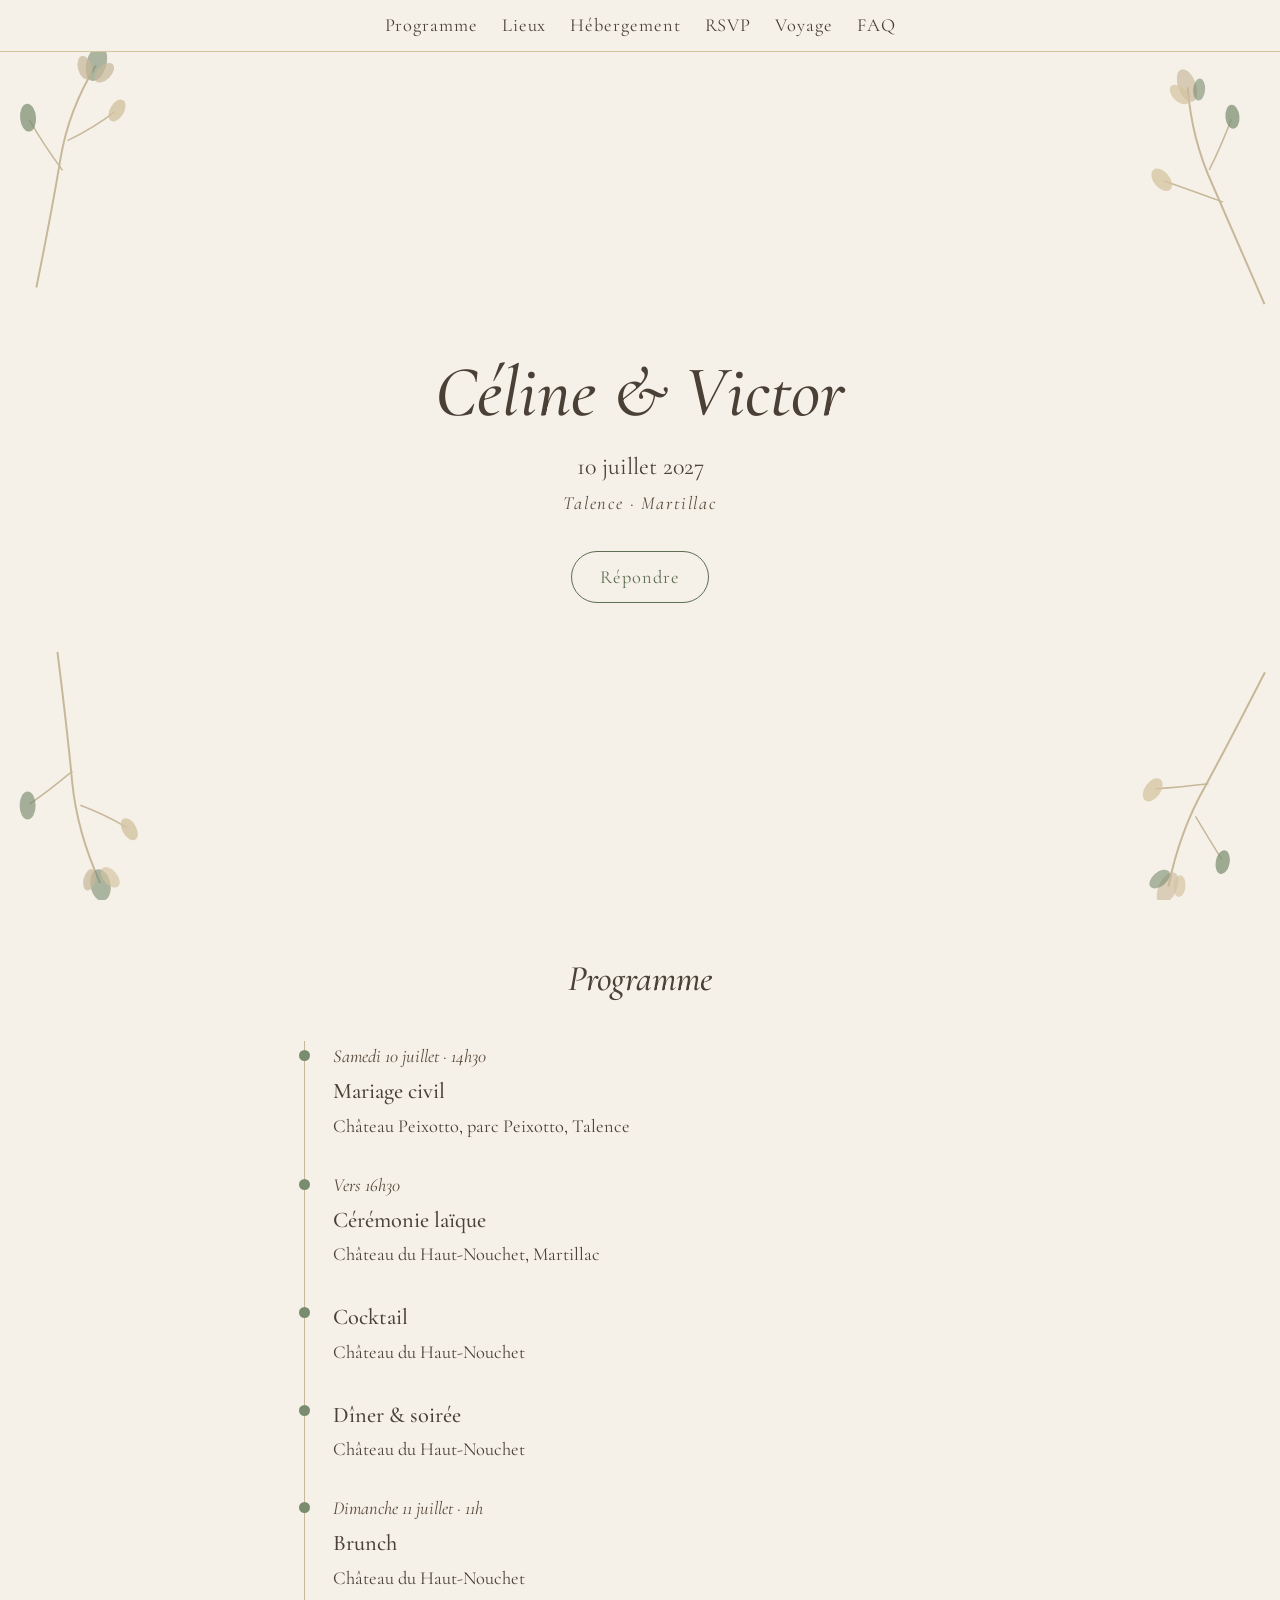
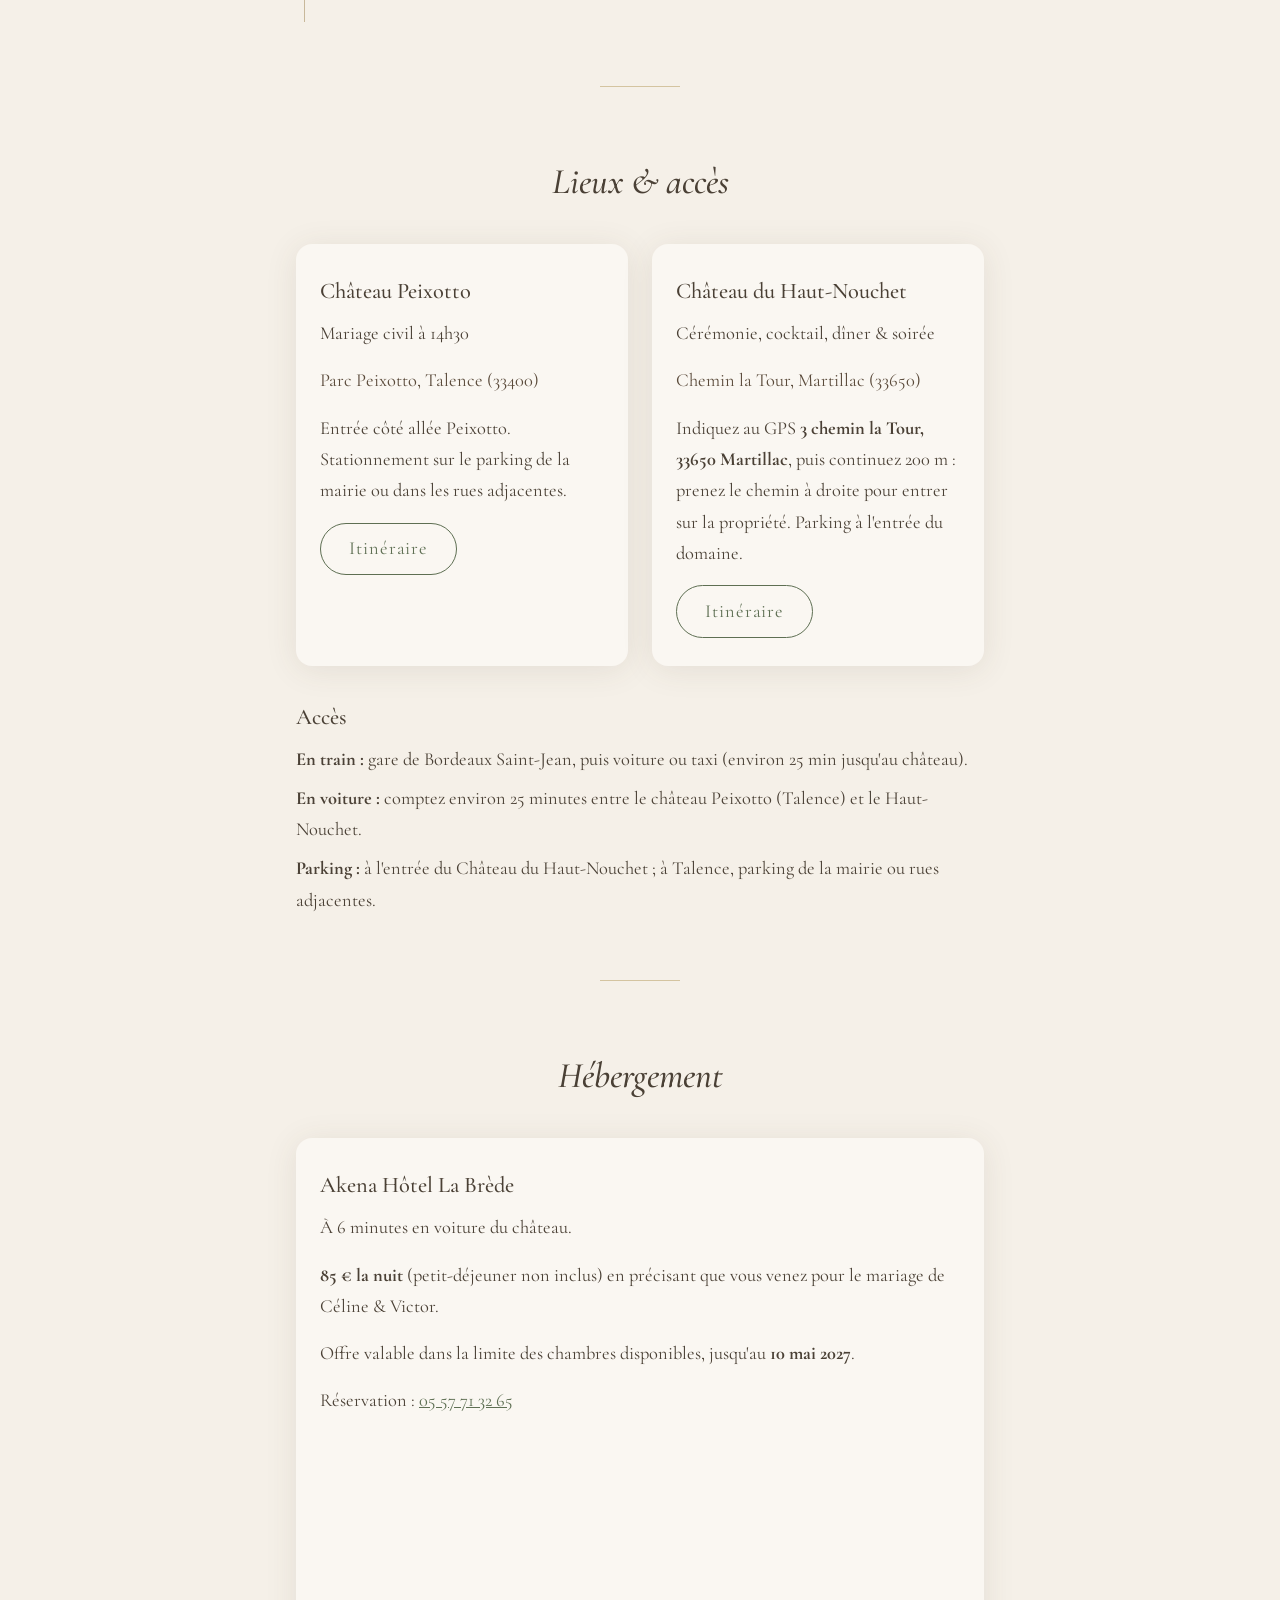
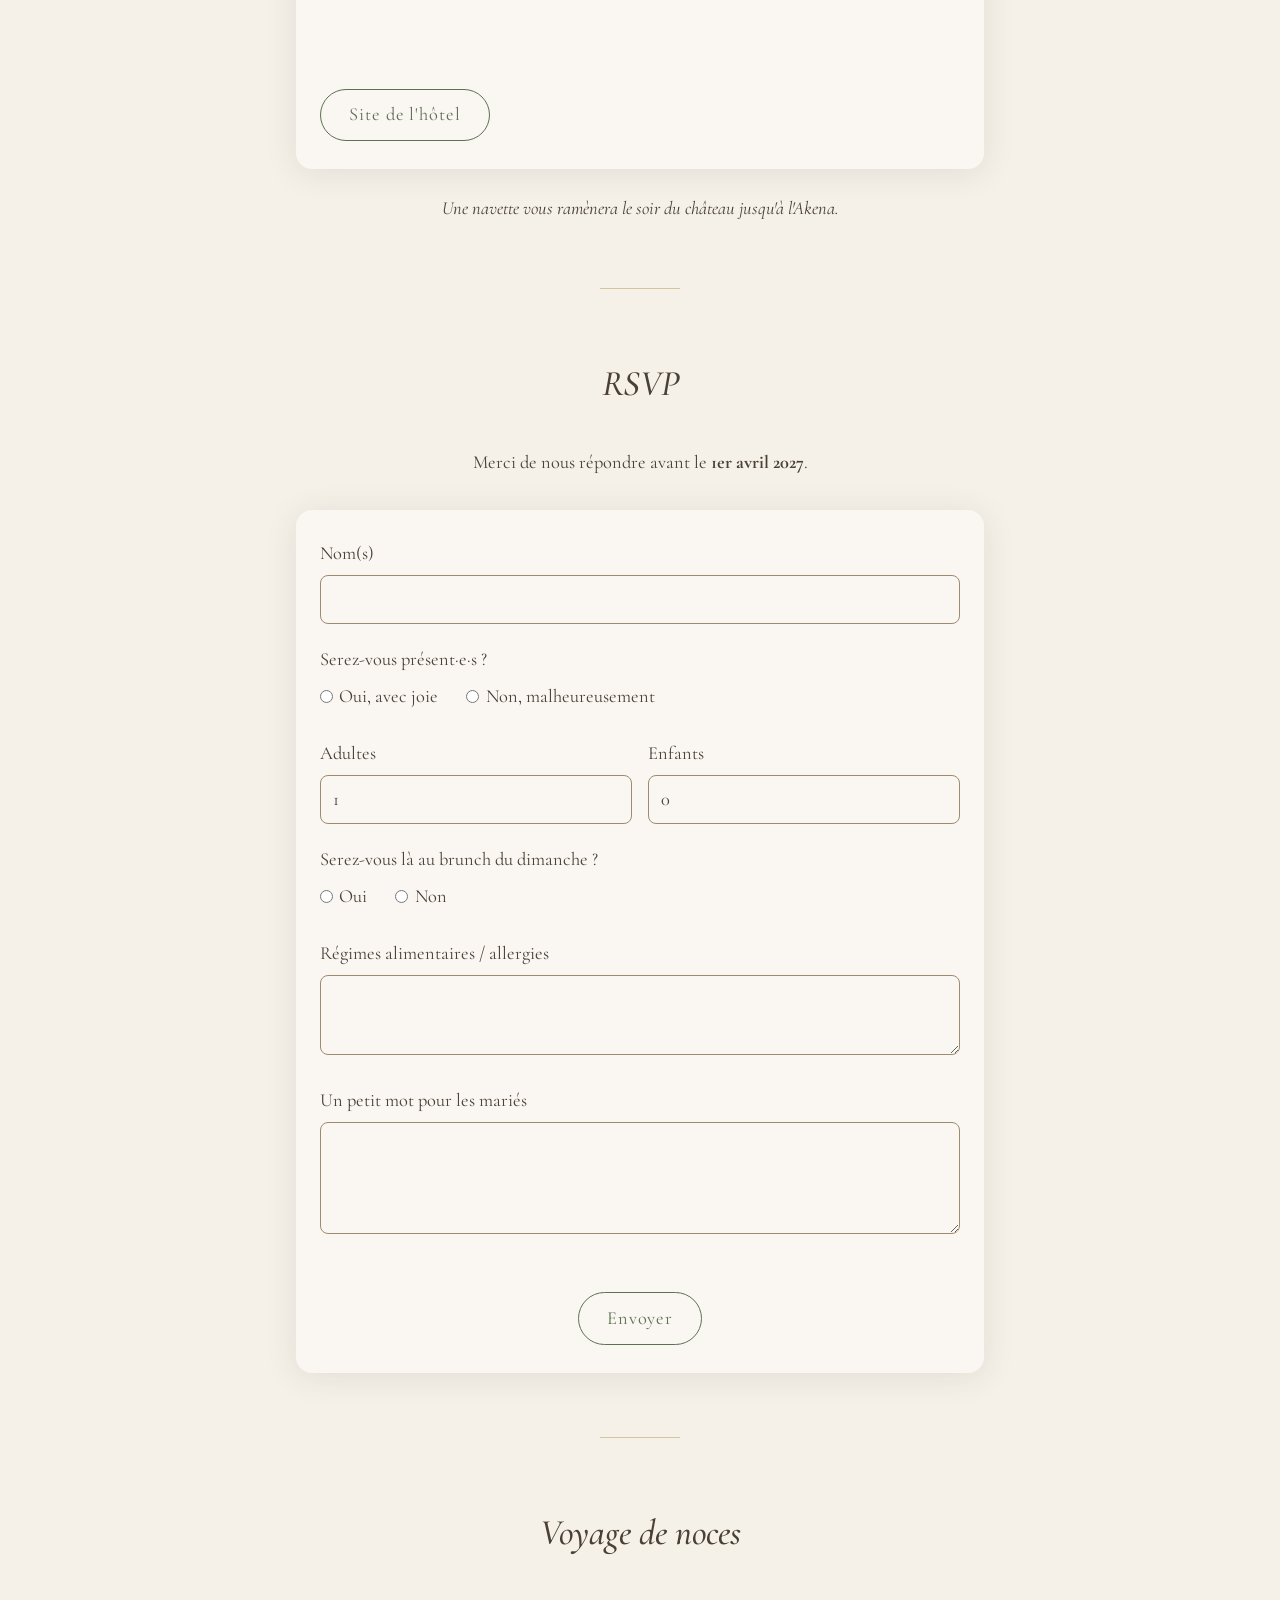
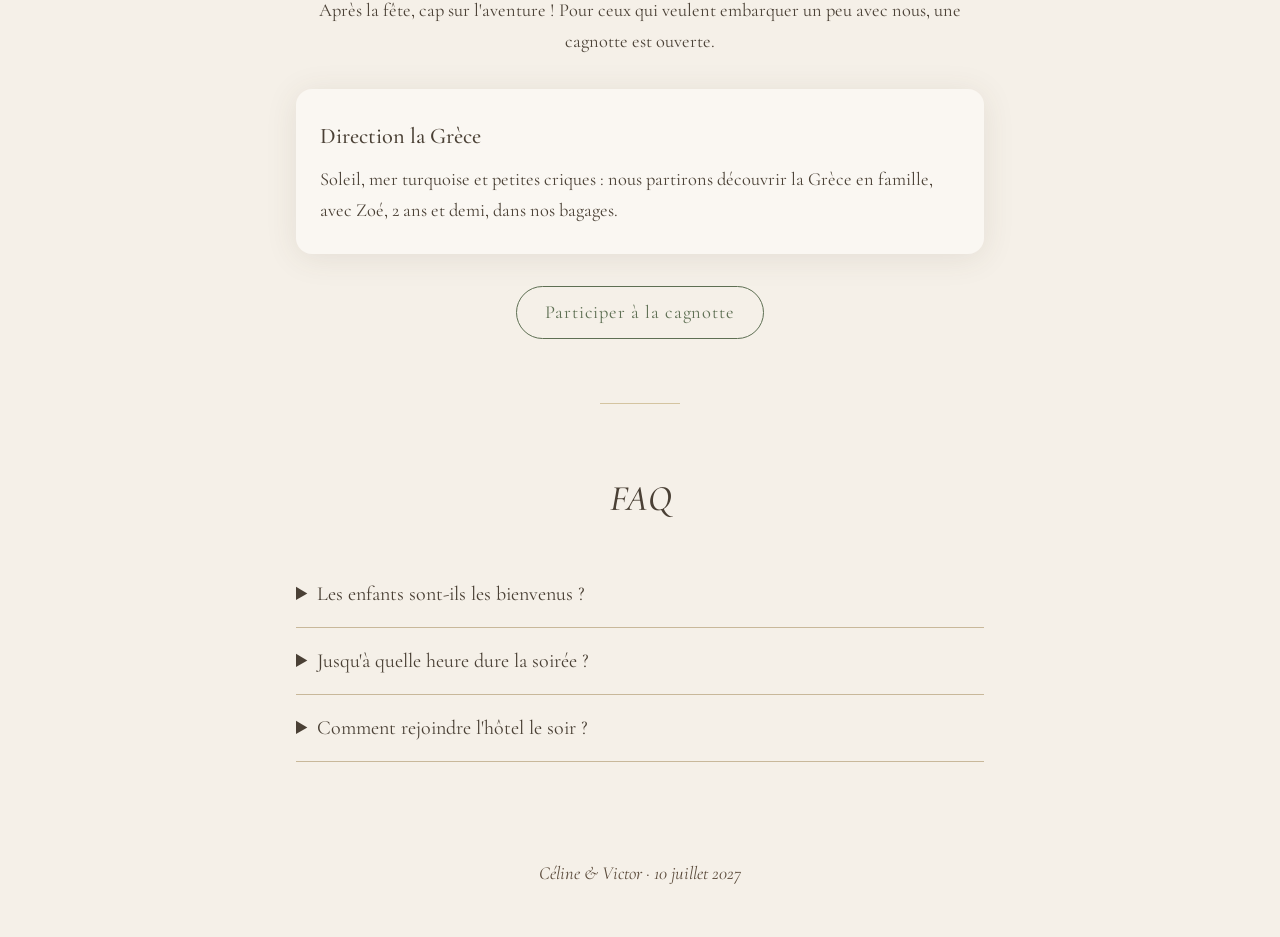
==== index.html @ 24955c32 "content: fill venues, hotel, honeymoon and FAQ details Civil ceremony moves to Château Peixotto; add" ====
<!DOCTYPE html>
<html lang="fr">
<head>
  <meta charset="UTF-8" />
  <meta name="viewport" content="width=device-width, initial-scale=1.0" />
  <title>Céline & Victor — 10 juillet 2027</title>
  <meta name="description" content="Mariage de Céline & Victor, 10 juillet 2027, Talence & Martillac" />
  <link rel="preconnect" href="https://fonts.googleapis.com" />
  <link href="https://fonts.googleapis.com/css2?family=Cormorant+Garamond:ital,wght@0,400;0,500;1,400&display=swap" rel="stylesheet" />
  <link rel="stylesheet" href="style.css" />
</head>
<body>

  <nav class="nav" aria-label="Sections">
    <a href="#programme">Programme</a>
    <a href="#lieux">Lieux</a>
    <a href="#hebergement">Hébergement</a>
    <a href="#rsvp">RSVP</a>
    <a href="#voyage">Voyage</a>
    <a href="#faq">FAQ</a>
  </nav>

  <header id="accueil" class="hero">
    <div class="flowers" aria-hidden="true">
      <!-- top-left -->
      <svg class="flower flower--tl" viewBox="0 0 200 300" fill="none" xmlns="http://www.w3.org/2000/svg">
        <path d="M100 280 Q95 200 90 150 Q85 100 100 50" stroke="#c8b89a" stroke-width="2" />
        <path d="M95 160 Q70 140 50 120" stroke="#c8b89a" stroke-width="1.5" />
        <ellipse cx="48" cy="118" rx="8" ry="14" fill="#7a8c6e" opacity="0.7" transform="rotate(-20 48 118)" />
        <path d="M92 130 Q115 110 130 90" stroke="#c8b89a" stroke-width="1.5" />
        <ellipse cx="132" cy="88" rx="7" ry="12" fill="#d4c4a0" opacity="0.8" transform="rotate(15 132 88)" />
        <ellipse cx="100" cy="48" rx="10" ry="18" fill="#7a8c6e" opacity="0.6" />
        <ellipse cx="90" cy="55" rx="7" ry="12" fill="#c8b89a" opacity="0.7" transform="rotate(-30 90 55)" />
        <ellipse cx="110" cy="55" rx="7" ry="12" fill="#c8b89a" opacity="0.7" transform="rotate(30 110 55)" />
      </svg>
      <!-- top-right -->
      <svg class="flower flower--tr" viewBox="0 0 200 300" fill="none" xmlns="http://www.w3.org/2000/svg">
        <path d="M100 280 Q105 200 108 150 Q112 100 98 50" stroke="#c8b89a" stroke-width="2" />
        <path d="M104 170 Q130 148 152 130" stroke="#c8b89a" stroke-width="1.5" />
        <ellipse cx="154" cy="128" rx="8" ry="13" fill="#d4c4a0" opacity="0.75" transform="rotate(20 154 128)" />
        <path d="M106 135 Q85 115 68 95" stroke="#c8b89a" stroke-width="1.5" />
        <ellipse cx="66" cy="93" rx="7" ry="12" fill="#7a8c6e" opacity="0.7" transform="rotate(-15 66 93)" />
        <ellipse cx="98" cy="48" rx="9" ry="17" fill="#c8b89a" opacity="0.65" />
        <ellipse cx="88" cy="56" rx="6" ry="11" fill="#7a8c6e" opacity="0.6" transform="rotate(-25 88 56)" />
        <ellipse cx="108" cy="54" rx="7" ry="12" fill="#d4c4a0" opacity="0.7" transform="rotate(25 108 54)" />
      </svg>
      <!-- bottom-left -->
      <svg class="flower flower--bl" viewBox="0 0 200 300" fill="none" xmlns="http://www.w3.org/2000/svg">
        <path d="M100 20 Q96 100 92 150 Q88 200 102 255" stroke="#c8b89a" stroke-width="2" />
        <path d="M94 140 Q68 155 46 165" stroke="#c8b89a" stroke-width="1.5" />
        <ellipse cx="44" cy="166" rx="8" ry="14" fill="#7a8c6e" opacity="0.65" transform="rotate(10 44 166)" />
        <path d="M96 175 Q118 188 138 205" stroke="#c8b89a" stroke-width="1.5" />
        <ellipse cx="140" cy="207" rx="7" ry="12" fill="#d4c4a0" opacity="0.8" transform="rotate(-20 140 207)" />
        <ellipse cx="102" cy="257" rx="10" ry="16" fill="#7a8c6e" opacity="0.6" />
        <ellipse cx="92" cy="250" rx="6" ry="11" fill="#c8b89a" opacity="0.7" transform="rotate(25 92 250)" />
        <ellipse cx="113" cy="251" rx="7" ry="12" fill="#d4c4a0" opacity="0.65" transform="rotate(-30 113 251)" />
      </svg>
      <!-- bottom-right -->
      <svg class="flower flower--br" viewBox="0 0 200 300" fill="none" xmlns="http://www.w3.org/2000/svg">
        <path d="M100 20 Q103 100 106 150 Q110 200 97 255" stroke="#c8b89a" stroke-width="2" />
        <path d="M104 145 Q128 160 150 172" stroke="#c8b89a" stroke-width="1.5" />
        <ellipse cx="152" cy="174" rx="8" ry="13" fill="#d4c4a0" opacity="0.75" transform="rotate(-10 152 174)" />
        <path d="M102 180 Q80 195 60 208" stroke="#c8b89a" stroke-width="1.5" />
        <ellipse cx="58" cy="210" rx="7" ry="12" fill="#7a8c6e" opacity="0.7" transform="rotate(15 58 210)" />
        <ellipse cx="97" cy="257" rx="9" ry="17" fill="#c8b89a" opacity="0.6" />
        <ellipse cx="87" cy="250" rx="6" ry="11" fill="#d4c4a0" opacity="0.65" transform="rotate(20 87 250)" />
        <ellipse cx="108" cy="252" rx="7" ry="12" fill="#7a8c6e" opacity="0.6" transform="rotate(-25 108 252)" />
      </svg>
    </div>
    <div class="hero-content">
      <p class="names">Céline &amp; Victor</p>
      <p class="hero-date">10 juillet 2027</p>
      <p class="hero-place">Talence · Martillac</p>
      <a class="btn" href="#rsvp">Répondre</a>
    </div>
  </header>

  <main>
    <section class="section" id="programme">
      <h2 class="section-title">Programme</h2>
      <ol class="timeline">
        <li>
          <time datetime="2027-07-10T14:30">Samedi 10 juillet · 14h30</time>
          <h3>Mariage civil</h3>
          <p>Château Peixotto, parc Peixotto, Talence</p>
        </li>
        <li>
          <time datetime="2027-07-10T16:30">Vers 16h30</time>
          <h3>Cérémonie laïque</h3>
          <p>Château du Haut-Nouchet, Martillac</p>
        </li>
        <li>
          <h3>Cocktail</h3>
          <p>Château du Haut-Nouchet</p>
        </li>
        <li>
          <h3>Dîner &amp; soirée</h3>
          <p>Château du Haut-Nouchet</p>
        </li>
        <li>
          <time datetime="2027-07-11T11:00">Dimanche 11 juillet · 11h</time>
          <h3>Brunch</h3>
          <p>Château du Haut-Nouchet</p>
        </li>
      </ol>
    </section>

    <div class="ornament" aria-hidden="true"></div>

    <section class="section" id="lieux">
      <h2 class="section-title">Lieux &amp; accès</h2>
      <div class="cards">
        <article class="card">
          <h3>Château Peixotto</h3>
          <p>Mariage civil à 14h30</p>
          <p class="address">Parc Peixotto, Talence (33400)</p>
          <p>Entrée côté allée Peixotto. Stationnement sur le parking de la mairie ou dans les rues adjacentes.</p>
          <a class="btn" target="_blank" rel="noopener" href="https://www.google.com/maps/search/?api=1&amp;query=Ch%C3%A2teau%20Peixotto%20Talence">Itinéraire</a>
        </article>
        <article class="card">
          <h3>Château du Haut-Nouchet</h3>
          <p>Cérémonie, cocktail, dîner &amp; soirée</p>
          <p class="address">Chemin la Tour, Martillac (33650)</p>
          <p>Indiquez au GPS <strong>3 chemin la Tour, 33650 Martillac</strong>, puis continuez 200 m : prenez le chemin à droite pour entrer sur la propriété. Parking à l'entrée du domaine.</p>
          <a class="btn" target="_blank" rel="noopener" href="https://www.google.com/maps/search/?api=1&amp;query=3%20chemin%20la%20Tour%2033650%20Martillac">Itinéraire</a>
        </article>
      </div>
      <div class="access">
        <h3>Accès</h3>
        <p><strong>En train :</strong> gare de Bordeaux Saint-Jean, puis voiture ou taxi (environ 25 min jusqu'au château).</p>
        <p><strong>En voiture :</strong> comptez environ 25 minutes entre le château Peixotto (Talence) et le Haut-Nouchet.</p>
        <p><strong>Parking :</strong> à l'entrée du Château du Haut-Nouchet ; à Talence, parking de la mairie ou rues adjacentes.</p>
      </div>
    </section>

    <div class="ornament" aria-hidden="true"></div>

    <section class="section" id="hebergement">
      <h2 class="section-title">Hébergement</h2>
      <article class="card">
        <h3>Akena Hôtel La Brède</h3>
        <p>À 6 minutes en voiture du château.</p>
        <p><strong>85 € la nuit</strong> (petit-déjeuner non inclus) en précisant que vous venez pour le mariage de Céline &amp; Victor.</p>
        <p>Offre valable dans la limite des chambres disponibles, jusqu'au <strong>10 mai 2027</strong>.</p>
        <p>Réservation : <a href="tel:+33557713265">05 57 71 32 65</a></p>
        <iframe class="map" src="https://www.google.com/maps?q=Relais%20Akena%20La%20Br%C3%A8de%20Hotel&amp;output=embed" title="Carte : Akena Hôtel La Brède" loading="lazy" referrerpolicy="no-referrer-when-downgrade"></iframe>
        <a class="btn" target="_blank" rel="noopener" href="https://akenahotels.com/hotel-bordeaux-la-brede/">Site de l'hôtel</a>
      </article>
      <!-- À COMPLÉTER : horaires de la navette -->
      <p class="note">Une navette vous ramènera le soir du château jusqu'à l'Akena.</p>
    </section>

    <div class="ornament" aria-hidden="true"></div>

    <section class="section" id="rsvp">
      <h2 class="section-title">RSVP</h2>
      <p class="intro">Merci de nous répondre avant le <strong>1er avril 2027</strong>.</p>
      <form id="rsvp-form" class="rsvp-form card">
        <div class="field">
          <label for="noms">Nom(s)</label>
          <input type="text" id="noms" name="noms" required autocomplete="name" />
        </div>

        <fieldset class="field">
          <legend>Serez-vous présent·e·s ?</legend>
          <label><input type="radio" id="presence-oui" name="presence" value="oui" required /> Oui, avec joie</label>
          <label><input type="radio" id="presence-non" name="presence" value="non" /> Non, malheureusement</label>
        </fieldset>

        <fieldset class="si-present">
          <div class="field-row">
            <div class="field">
              <label for="adultes">Adultes</label>
              <input type="number" id="adultes" name="adultes" min="1" value="1" />
            </div>
            <div class="field">
              <label for="enfants">Enfants</label>
              <input type="number" id="enfants" name="enfants" min="0" value="0" />
            </div>
          </div>

          <fieldset class="field">
            <legend>Serez-vous là au brunch du dimanche ?</legend>
            <label><input type="radio" name="brunch" value="oui" /> Oui</label>
            <label><input type="radio" name="brunch" value="non" /> Non</label>
          </fieldset>

          <div class="field">
            <label for="regimes">Régimes alimentaires / allergies</label>
            <textarea id="regimes" name="regimes" rows="2"></textarea>
          </div>
        </fieldset>

        <div class="field">
          <label for="message">Un petit mot pour les mariés</label>
          <textarea id="message" name="message" rows="3"></textarea>
        </div>

        <p class="center"><button type="submit" class="btn">Envoyer</button></p>
        <p class="rsvp-status" role="status" aria-live="polite"></p>
      </form>
    </section>

    <div class="ornament" aria-hidden="true"></div>

    <section class="section" id="voyage">
      <h2 class="section-title">Voyage de noces</h2>
      <p class="intro">Après la fête, cap sur l'aventure ! Pour ceux qui veulent embarquer un peu avec nous, une cagnotte est ouverte.</p>
      <article class="card">
        <h3>Direction la Grèce</h3>
        <p>Soleil, mer turquoise et petites criques : nous partirons découvrir la Grèce en famille, avec Zoé, 2 ans et demi, dans nos bagages.</p>
      </article>
      <p class="center">
        <!-- À COMPLÉTER : lien cagnotte -->
        <a class="btn" target="_blank" rel="noopener" href="#">Participer à la cagnotte</a>
      </p>
    </section>

    <div class="ornament" aria-hidden="true"></div>

    <section class="section" id="faq">
      <h2 class="section-title">FAQ</h2>
      <div class="faq">
        <details>
          <summary>Les enfants sont-ils les bienvenus ?</summary>
          <p>Oui, les enfants sont invités ! Ils restent sous la responsabilité de leurs parents, mais deux baby-sitters seront là pour s'occuper d'eux pendant le repas et la soirée.</p>
        </details>
        <details>
          <summary>Jusqu'à quelle heure dure la soirée ?</summary>
          <p>La fête se prolongera jusqu'à 4h du matin !</p>
        </details>
        <details>
          <summary>Comment rejoindre l'hôtel le soir ?</summary>
          <p>Une navette vous ramènera du château jusqu'à l'Akena La Brède en fin de soirée.</p>
        </details>
      </div>
    </section>
  </main>

  <footer class="footer">Céline &amp; Victor · 10 juillet 2027</footer>

  <script src="rsvp.js" defer></script>
</body>
</html>
---- style.css ----
*, *::before, *::after {
  box-sizing: border-box;
  margin: 0;
  padding: 0;
}

:root {
  --bg: #f5f0e8;
  --card: #faf7f2;
  --text: #4a4035;
  --text-soft: #5a4a3a;
  --sage: #7a8c6e;
  --beige: #c8b89a;
  --gold: #d4c4a0;
  --sage-text: #5e6f53; /* sauge foncée pour le texte : AA sur --bg */
  --field-border: #9c8b6e; /* bordure de champ : 3:1 sur --card */
  --nav-h: 3.25rem;
}

html {
  scroll-behavior: smooth;
}

body {
  background: var(--bg);
  color: var(--text);
  font-family: 'Cormorant Garamond', serif;
  font-size: 1.15rem;
  line-height: 1.7;
  overflow-x: hidden;
}

a {
  color: var(--sage-text);
}

:focus-visible {
  outline: 2px solid var(--sage);
  outline-offset: 3px;
}

/* Navigation */
.nav {
  position: sticky;
  top: 0;
  z-index: 10;
  height: var(--nav-h);
  display: flex;
  align-items: center;
  justify-content: safe center;
  gap: 1.5rem;
  padding: 0 1rem;
  background: var(--bg);
  border-bottom: 1px solid var(--gold);
  overflow-x: auto;
  white-space: nowrap;
  scrollbar-width: none;
}

.nav a {
  color: var(--text);
  text-decoration: none;
  letter-spacing: 0.05em;
}

.nav a:hover {
  color: var(--sage-text);
}

/* Accueil */
.hero {
  position: relative;
  overflow: hidden;
  min-height: calc(100svh - var(--nav-h));
  display: flex;
  align-items: center;
  justify-content: center;
  text-align: center;
  padding: 3rem 1rem;
}

.hero-content {
  position: relative;
  z-index: 1;
}

.names {
  font-size: clamp(2.5rem, 9vw, 4.5rem);
  font-style: italic;
  font-weight: 500;
  line-height: 1.2;
}

.hero-date {
  font-size: 1.5rem;
  margin-top: 0.75rem;
}

.hero-place {
  color: var(--text-soft);
  font-style: italic;
  letter-spacing: 0.1em;
  margin-bottom: 2rem;
}

.flowers {
  position: absolute;
  inset: 0;
  pointer-events: none;
}

.flower {
  position: absolute;
  width: 200px;
  height: 300px;
}

.flower--tl {
  top: -40px;
  left: -30px;
  transform: rotate(15deg);
}

.flower--tr {
  top: -20px;
  right: -40px;
  transform: rotate(-20deg) scaleX(-1);
}

.flower--bl {
  bottom: -30px;
  left: -20px;
  transform: rotate(-10deg);
}

.flower--br {
  bottom: -40px;
  right: -30px;
  transform: rotate(25deg) scaleX(-1);
}

/* Sections */
.section {
  max-width: 720px;
  margin: 0 auto;
  padding: 3rem 1rem;
  scroll-margin-top: var(--nav-h);
}

.section-title {
  font-size: 2.25rem;
  font-style: italic;
  font-weight: 500;
  text-align: center;
  margin-bottom: 2rem;
}

.section p + p {
  margin-top: 1rem;
}

.ornament {
  width: 80px;
  height: 1px;
  margin: 1rem auto;
  background: var(--gold);
}

/* Cartes */
.cards {
  display: grid;
  gap: 1.5rem;
}

@media (min-width: 640px) {
  .cards {
    grid-template-columns: 1fr 1fr;
  }
}

.card {
  background: var(--card);
  border-radius: 16px;
  box-shadow: 0 4px 32px rgba(74, 64, 53, 0.10);
  padding: 1.75rem 1.5rem;
}

.card h3 {
  font-size: 1.4rem;
  font-weight: 500;
  margin-bottom: 0.5rem;
}

/* Boutons */
.btn {
  display: inline-block;
  padding: 0.6rem 1.75rem;
  border: 1px solid var(--sage-text);
  border-radius: 999px;
  background: transparent;
  color: var(--sage-text);
  font: inherit;
  letter-spacing: 0.05em;
  text-decoration: none;
  cursor: pointer;
  transition: background 0.2s, color 0.2s;
}

.btn:hover,
.btn:focus-visible {
  background: var(--sage-text);
  color: var(--card);
}

.footer {
  text-align: center;
  padding: 3rem 1rem;
  color: var(--text-soft);
  font-style: italic;
}

/* Programme */
.timeline {
  list-style: none;
  border-left: 1px solid var(--beige);
  margin-left: 0.5rem;
  padding-left: 1.75rem;
}

.timeline li {
  position: relative;
  padding-bottom: 1.75rem;
}

.timeline li::before {
  content: "";
  position: absolute;
  left: calc(-1.75rem - 6px);
  top: 0.55rem;
  width: 11px;
  height: 11px;
  border-radius: 50%;
  background: var(--sage);
}

.timeline time {
  color: var(--text-soft);
  font-style: italic;
}

.timeline h3 {
  font-size: 1.4rem;
  font-weight: 500;
}

/* Lieux, hébergement, voyage */
.card .btn {
  margin-top: 1rem;
}

.map {
  display: block;
  width: 100%;
  height: 240px;
  border: 0;
  border-radius: 12px;
  margin-top: 1rem;
}

.address {
  color: var(--text-soft);
}

.access {
  margin-top: 2rem;
}

.access h3 {
  font-size: 1.4rem;
  font-weight: 500;
  margin-bottom: 0.5rem;
}

.access p + p {
  margin-top: 0.5rem;
}

.intro,
.note,
.center {
  text-align: center;
}

.intro {
  margin-bottom: 2rem;
}

.note {
  margin-top: 1.5rem;
  font-style: italic;
}

.center {
  margin-top: 2rem;
}

/* FAQ */
.faq details {
  border-bottom: 1px solid var(--beige);
  padding: 1rem 0;
}

.faq summary {
  cursor: pointer;
  font-size: 1.25rem;
  color: var(--text);
}

.faq details p {
  margin-top: 0.5rem;
  color: var(--text-soft);
}

/* RSVP */
.rsvp-form fieldset {
  border: 0;
}

.field {
  margin-bottom: 1.25rem;
}

.field > label,
.field legend {
  display: block;
  margin-bottom: 0.35rem;
}

fieldset.field label {
  display: inline-flex;
  align-items: center;
  gap: 0.4rem;
  margin-right: 1.5rem;
}

.field-row {
  display: grid;
  grid-template-columns: 1fr 1fr;
  gap: 1rem;
}

.rsvp-form input[type="text"],
.rsvp-form input[type="number"],
.rsvp-form textarea {
  width: 100%;
  padding: 0.5rem 0.75rem;
  background: var(--card);
  border: 1px solid var(--field-border);
  border-radius: 8px;
  color: var(--text);
  font: inherit;
}

.rsvp-form input:focus,
.rsvp-form textarea:focus {
  outline: 2px solid var(--sage);
  outline-offset: 0;
  border-color: var(--sage);
}

.rsvp-form input[type="radio"] {
  accent-color: var(--sage);
}

/* ponytail: sans :has() (Firefox < 121), les champs restent visibles ; rsvp.js ignore leurs valeurs si « Non » */
.rsvp-form:has(#presence-non:checked) .si-present {
  display: none;
}

.rsvp-status {
  text-align: center;
  margin-top: 1rem;
  font-style: italic;
}

.rsvp-status:empty {
  display: none;
}
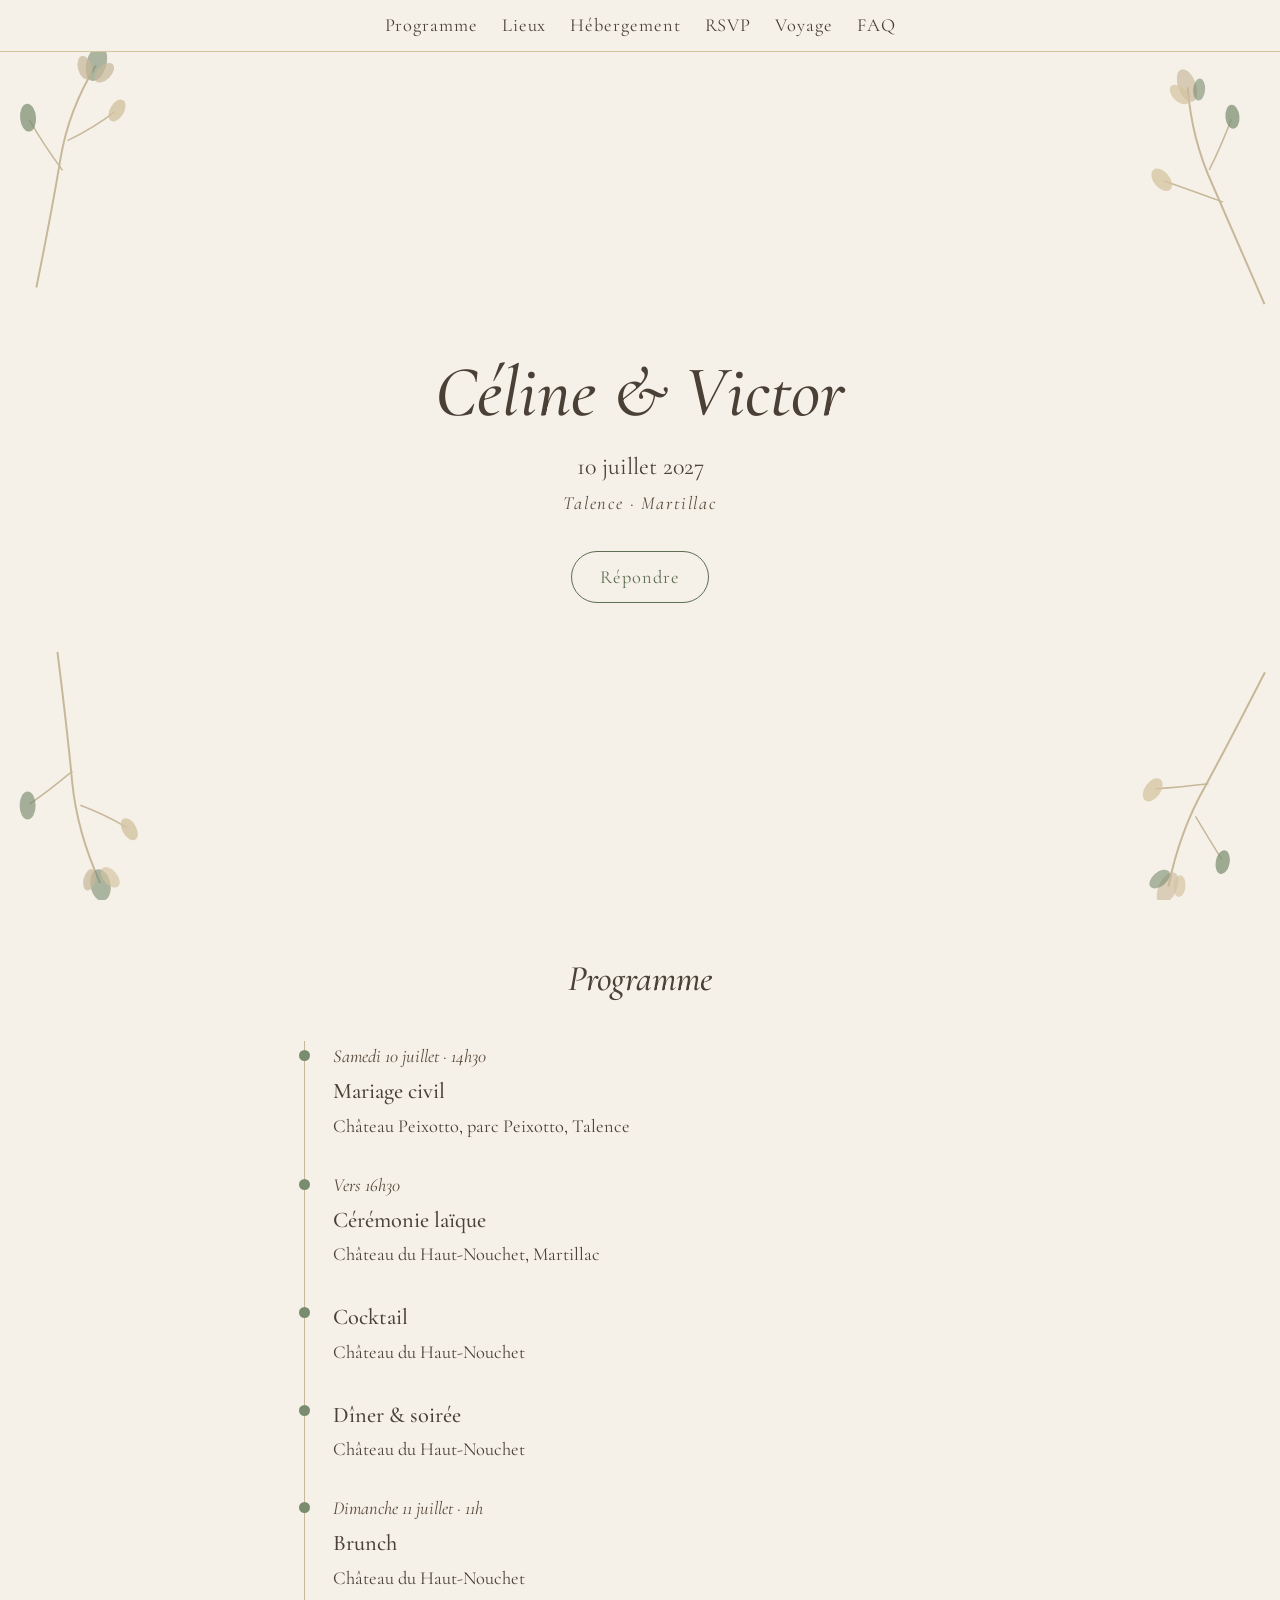
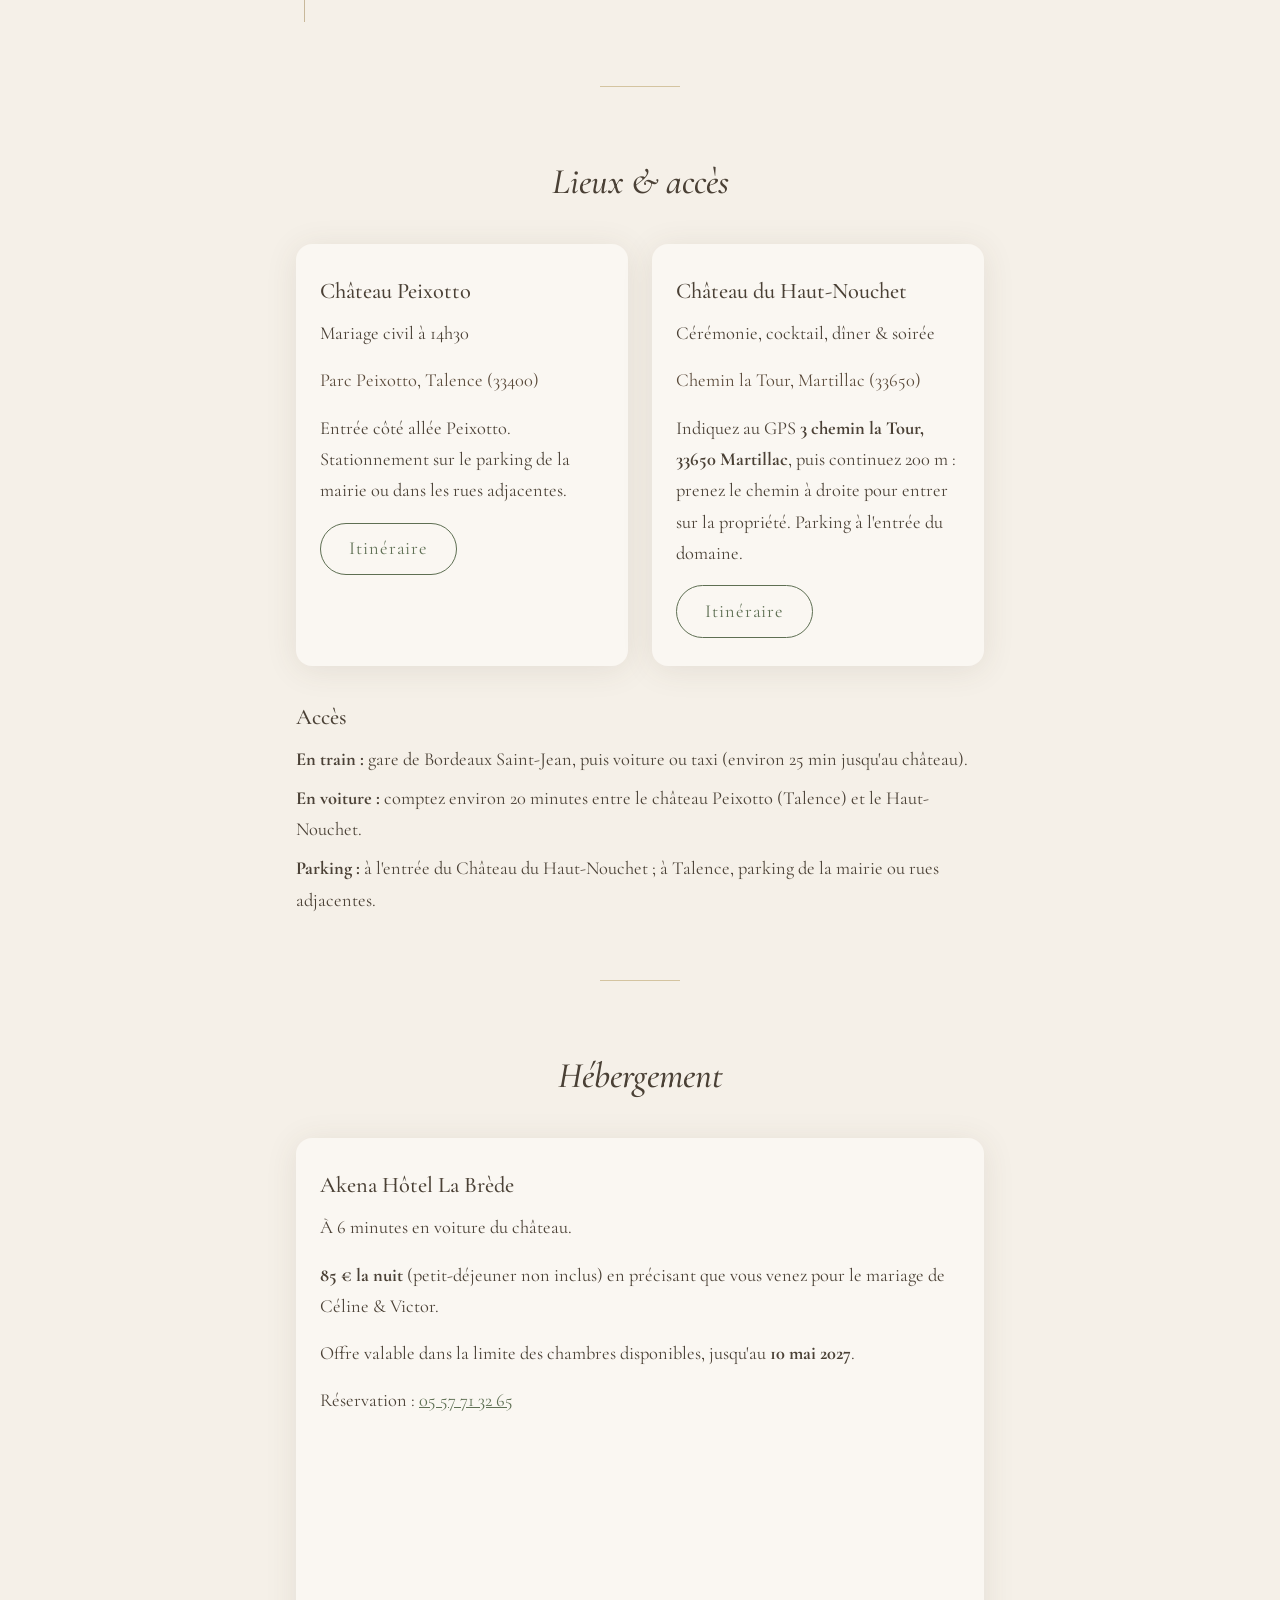
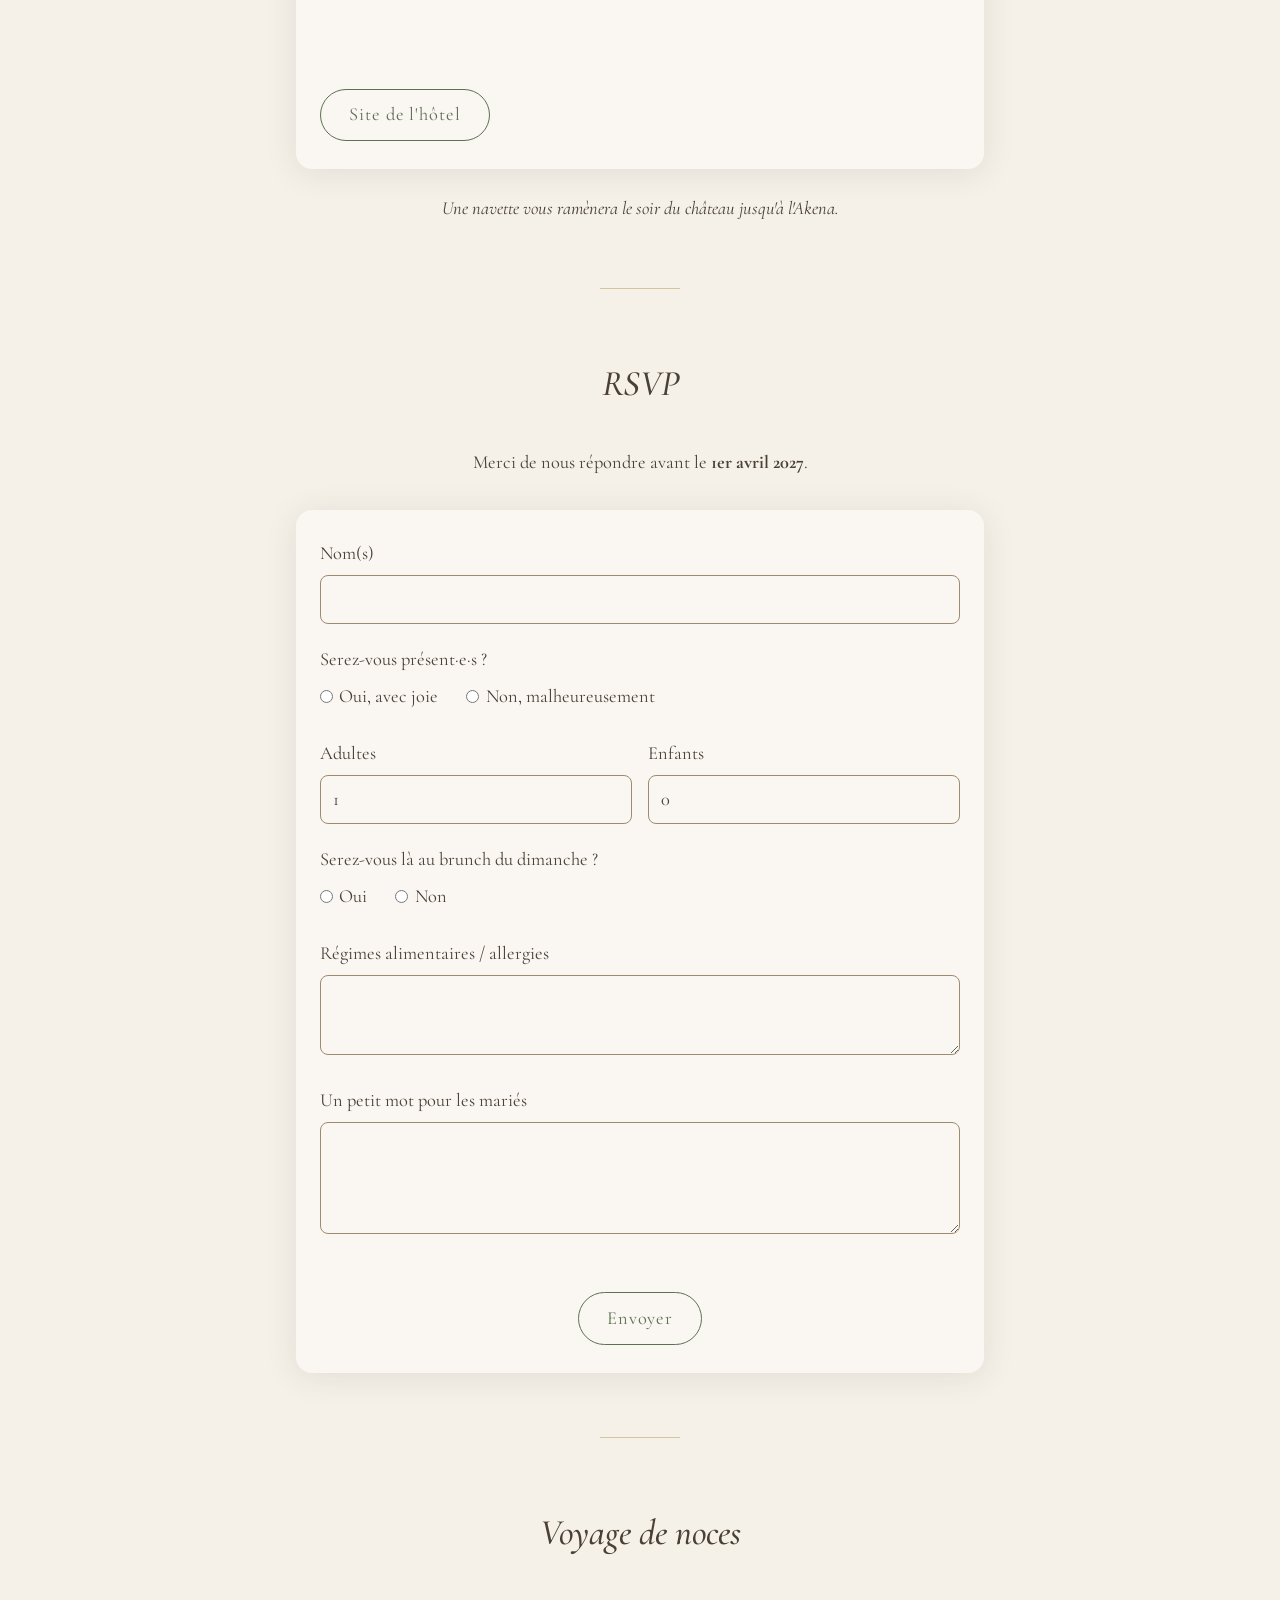
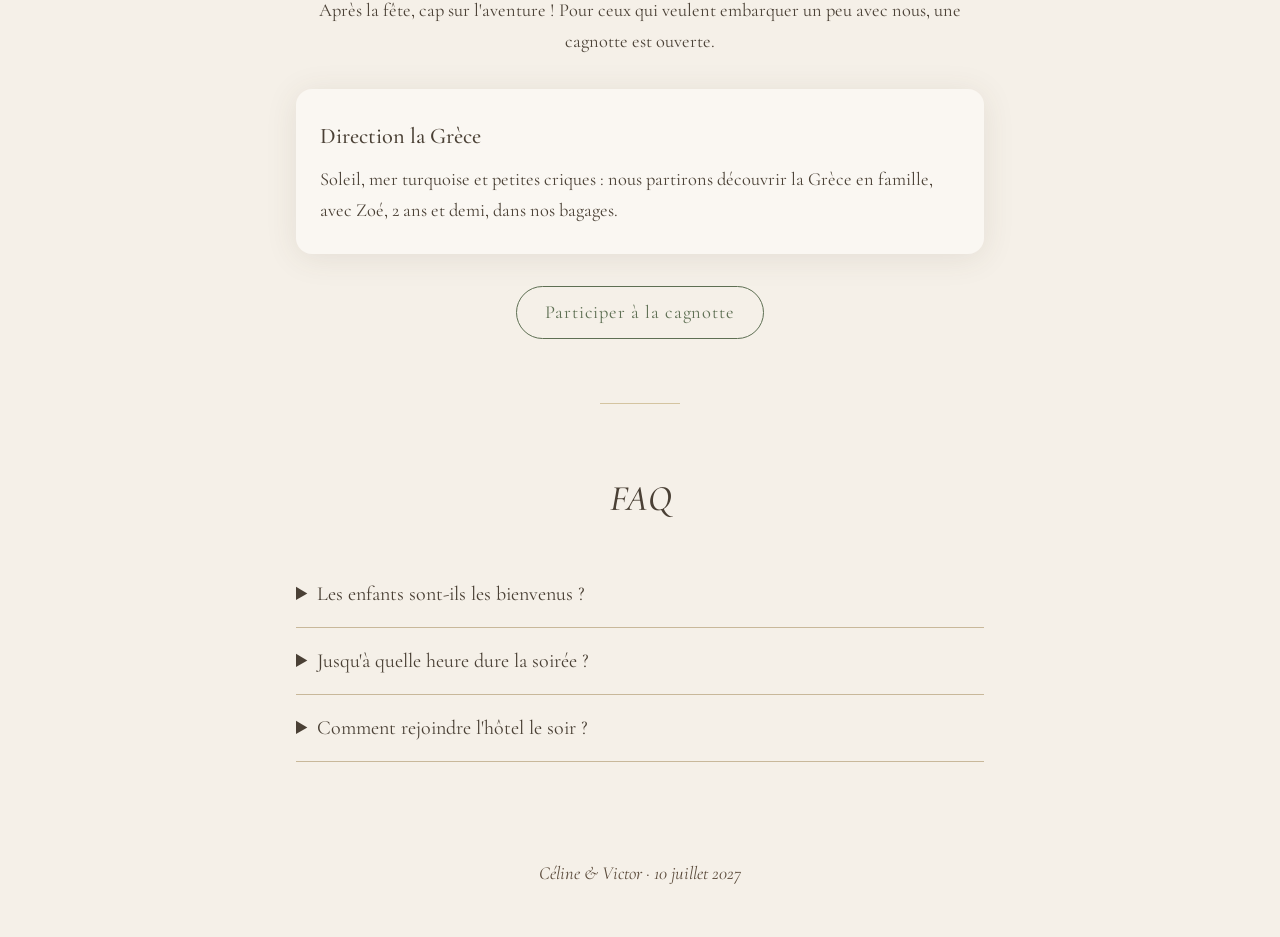
==== commit 3c2e5090: "content: Peixotto to Haut-Nouchet is ~20 min Co-Authored-By: Claude Opus 5.5 <noreply@anthropic.com>" ====
--- a/index.html
+++ b/index.html
@@ -128,7 +128,7 @@
       <div class="access">
         <h3>Accès</h3>
         <p><strong>En train :</strong> gare de Bordeaux Saint-Jean, puis voiture ou taxi (environ 25 min jusqu'au château).</p>
-        <p><strong>En voiture :</strong> comptez environ 25 minutes entre le château Peixotto (Talence) et le Haut-Nouchet.</p>
+        <p><strong>En voiture :</strong> comptez environ 20 minutes entre le château Peixotto (Talence) et le Haut-Nouchet.</p>
         <p><strong>Parking :</strong> à l'entrée du Château du Haut-Nouchet ; à Talence, parking de la mairie ou rues adjacentes.</p>
       </div>
     </section>
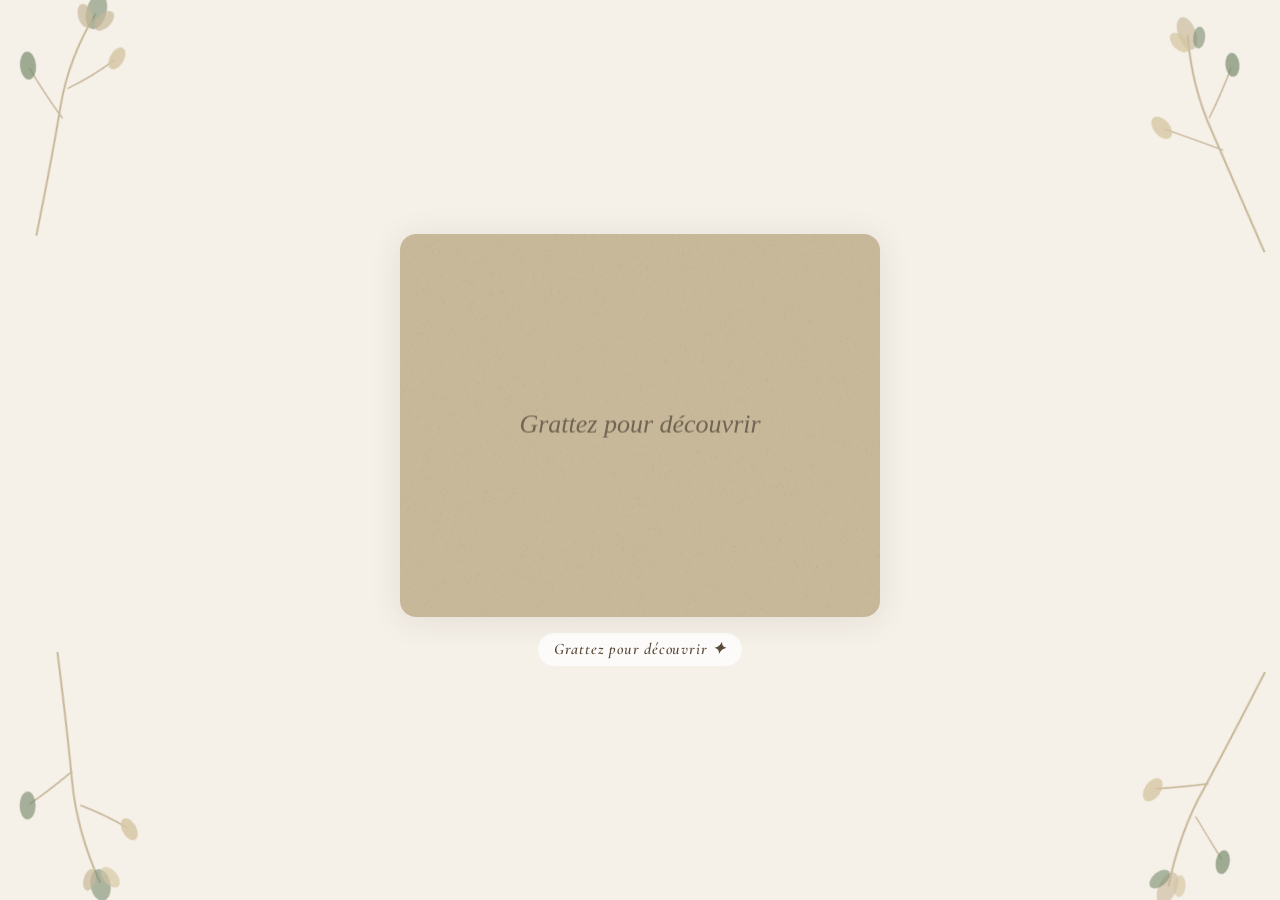
==== commit 4d65a08a: "chore: restore save-the-date at root, move site to hidden preview Guests with the save-the-date link" ====
--- a/index.html
+++ b/index.html
@@ -3,242 +3,73 @@
 <head>
   <meta charset="UTF-8" />
   <meta name="viewport" content="width=device-width, initial-scale=1.0" />
-  <title>Céline & Victor — 10 juillet 2027</title>
-  <meta name="description" content="Mariage de Céline & Victor, 10 juillet 2027, Talence & Martillac" />
+  <title>Céline & Victor — Save the Date</title>
   <link rel="preconnect" href="https://fonts.googleapis.com" />
   <link href="https://fonts.googleapis.com/css2?family=Cormorant+Garamond:ital,wght@0,400;0,500;1,400&display=swap" rel="stylesheet" />
   <link rel="stylesheet" href="style.css" />
 </head>
 <body>
 
-  <nav class="nav" aria-label="Sections">
-    <a href="#programme">Programme</a>
-    <a href="#lieux">Lieux</a>
-    <a href="#hebergement">Hébergement</a>
-    <a href="#rsvp">RSVP</a>
-    <a href="#voyage">Voyage</a>
-    <a href="#faq">FAQ</a>
-  </nav>
+  <div class="flowers" aria-hidden="true">
+    <!-- top-left -->
+    <svg class="flower flower--tl" viewBox="0 0 200 300" fill="none" xmlns="http://www.w3.org/2000/svg">
+      <path d="M100 280 Q95 200 90 150 Q85 100 100 50" stroke="#c8b89a" stroke-width="2" />
+      <path d="M95 160 Q70 140 50 120" stroke="#c8b89a" stroke-width="1.5" />
+      <ellipse cx="48" cy="118" rx="8" ry="14" fill="#7a8c6e" opacity="0.7" transform="rotate(-20 48 118)" />
+      <path d="M92 130 Q115 110 130 90" stroke="#c8b89a" stroke-width="1.5" />
+      <ellipse cx="132" cy="88" rx="7" ry="12" fill="#d4c4a0" opacity="0.8" transform="rotate(15 132 88)" />
+      <ellipse cx="100" cy="48" rx="10" ry="18" fill="#7a8c6e" opacity="0.6" />
+      <ellipse cx="90" cy="55" rx="7" ry="12" fill="#c8b89a" opacity="0.7" transform="rotate(-30 90 55)" />
+      <ellipse cx="110" cy="55" rx="7" ry="12" fill="#c8b89a" opacity="0.7" transform="rotate(30 110 55)" />
+    </svg>
+    <!-- top-right -->
+    <svg class="flower flower--tr" viewBox="0 0 200 300" fill="none" xmlns="http://www.w3.org/2000/svg">
+      <path d="M100 280 Q105 200 108 150 Q112 100 98 50" stroke="#c8b89a" stroke-width="2" />
+      <path d="M104 170 Q130 148 152 130" stroke="#c8b89a" stroke-width="1.5" />
+      <ellipse cx="154" cy="128" rx="8" ry="13" fill="#d4c4a0" opacity="0.75" transform="rotate(20 154 128)" />
+      <path d="M106 135 Q85 115 68 95" stroke="#c8b89a" stroke-width="1.5" />
+      <ellipse cx="66" cy="93" rx="7" ry="12" fill="#7a8c6e" opacity="0.7" transform="rotate(-15 66 93)" />
+      <ellipse cx="98" cy="48" rx="9" ry="17" fill="#c8b89a" opacity="0.65" />
+      <ellipse cx="88" cy="56" rx="6" ry="11" fill="#7a8c6e" opacity="0.6" transform="rotate(-25 88 56)" />
+      <ellipse cx="108" cy="54" rx="7" ry="12" fill="#d4c4a0" opacity="0.7" transform="rotate(25 108 54)" />
+    </svg>
+    <!-- bottom-left -->
+    <svg class="flower flower--bl" viewBox="0 0 200 300" fill="none" xmlns="http://www.w3.org/2000/svg">
+      <path d="M100 20 Q96 100 92 150 Q88 200 102 255" stroke="#c8b89a" stroke-width="2" />
+      <path d="M94 140 Q68 155 46 165" stroke="#c8b89a" stroke-width="1.5" />
+      <ellipse cx="44" cy="166" rx="8" ry="14" fill="#7a8c6e" opacity="0.65" transform="rotate(10 44 166)" />
+      <path d="M96 175 Q118 188 138 205" stroke="#c8b89a" stroke-width="1.5" />
+      <ellipse cx="140" cy="207" rx="7" ry="12" fill="#d4c4a0" opacity="0.8" transform="rotate(-20 140 207)" />
+      <ellipse cx="102" cy="257" rx="10" ry="16" fill="#7a8c6e" opacity="0.6" />
+      <ellipse cx="92" cy="250" rx="6" ry="11" fill="#c8b89a" opacity="0.7" transform="rotate(25 92 250)" />
+      <ellipse cx="113" cy="251" rx="7" ry="12" fill="#d4c4a0" opacity="0.65" transform="rotate(-30 113 251)" />
+    </svg>
+    <!-- bottom-right -->
+    <svg class="flower flower--br" viewBox="0 0 200 300" fill="none" xmlns="http://www.w3.org/2000/svg">
+      <path d="M100 20 Q103 100 106 150 Q110 200 97 255" stroke="#c8b89a" stroke-width="2" />
+      <path d="M104 145 Q128 160 150 172" stroke="#c8b89a" stroke-width="1.5" />
+      <ellipse cx="152" cy="174" rx="8" ry="13" fill="#d4c4a0" opacity="0.75" transform="rotate(-10 152 174)" />
+      <path d="M102 180 Q80 195 60 208" stroke="#c8b89a" stroke-width="1.5" />
+      <ellipse cx="58" cy="210" rx="7" ry="12" fill="#7a8c6e" opacity="0.7" transform="rotate(15 58 210)" />
+      <ellipse cx="97" cy="257" rx="9" ry="17" fill="#c8b89a" opacity="0.6" />
+      <ellipse cx="87" cy="250" rx="6" ry="11" fill="#d4c4a0" opacity="0.65" transform="rotate(20 87 250)" />
+      <ellipse cx="108" cy="252" rx="7" ry="12" fill="#7a8c6e" opacity="0.6" transform="rotate(-25 108 252)" />
+    </svg>
+  </div>
 
-  <header id="accueil" class="hero">
-    <div class="flowers" aria-hidden="true">
-      <!-- top-left -->
-      <svg class="flower flower--tl" viewBox="0 0 200 300" fill="none" xmlns="http://www.w3.org/2000/svg">
-        <path d="M100 280 Q95 200 90 150 Q85 100 100 50" stroke="#c8b89a" stroke-width="2" />
-        <path d="M95 160 Q70 140 50 120" stroke="#c8b89a" stroke-width="1.5" />
-        <ellipse cx="48" cy="118" rx="8" ry="14" fill="#7a8c6e" opacity="0.7" transform="rotate(-20 48 118)" />
-        <path d="M92 130 Q115 110 130 90" stroke="#c8b89a" stroke-width="1.5" />
-        <ellipse cx="132" cy="88" rx="7" ry="12" fill="#d4c4a0" opacity="0.8" transform="rotate(15 132 88)" />
-        <ellipse cx="100" cy="48" rx="10" ry="18" fill="#7a8c6e" opacity="0.6" />
-        <ellipse cx="90" cy="55" rx="7" ry="12" fill="#c8b89a" opacity="0.7" transform="rotate(-30 90 55)" />
-        <ellipse cx="110" cy="55" rx="7" ry="12" fill="#c8b89a" opacity="0.7" transform="rotate(30 110 55)" />
-      </svg>
-      <!-- top-right -->
-      <svg class="flower flower--tr" viewBox="0 0 200 300" fill="none" xmlns="http://www.w3.org/2000/svg">
-        <path d="M100 280 Q105 200 108 150 Q112 100 98 50" stroke="#c8b89a" stroke-width="2" />
-        <path d="M104 170 Q130 148 152 130" stroke="#c8b89a" stroke-width="1.5" />
-        <ellipse cx="154" cy="128" rx="8" ry="13" fill="#d4c4a0" opacity="0.75" transform="rotate(20 154 128)" />
-        <path d="M106 135 Q85 115 68 95" stroke="#c8b89a" stroke-width="1.5" />
-        <ellipse cx="66" cy="93" rx="7" ry="12" fill="#7a8c6e" opacity="0.7" transform="rotate(-15 66 93)" />
-        <ellipse cx="98" cy="48" rx="9" ry="17" fill="#c8b89a" opacity="0.65" />
-        <ellipse cx="88" cy="56" rx="6" ry="11" fill="#7a8c6e" opacity="0.6" transform="rotate(-25 88 56)" />
-        <ellipse cx="108" cy="54" rx="7" ry="12" fill="#d4c4a0" opacity="0.7" transform="rotate(25 108 54)" />
-      </svg>
-      <!-- bottom-left -->
-      <svg class="flower flower--bl" viewBox="0 0 200 300" fill="none" xmlns="http://www.w3.org/2000/svg">
-        <path d="M100 20 Q96 100 92 150 Q88 200 102 255" stroke="#c8b89a" stroke-width="2" />
-        <path d="M94 140 Q68 155 46 165" stroke="#c8b89a" stroke-width="1.5" />
-        <ellipse cx="44" cy="166" rx="8" ry="14" fill="#7a8c6e" opacity="0.65" transform="rotate(10 44 166)" />
-        <path d="M96 175 Q118 188 138 205" stroke="#c8b89a" stroke-width="1.5" />
-        <ellipse cx="140" cy="207" rx="7" ry="12" fill="#d4c4a0" opacity="0.8" transform="rotate(-20 140 207)" />
-        <ellipse cx="102" cy="257" rx="10" ry="16" fill="#7a8c6e" opacity="0.6" />
-        <ellipse cx="92" cy="250" rx="6" ry="11" fill="#c8b89a" opacity="0.7" transform="rotate(25 92 250)" />
-        <ellipse cx="113" cy="251" rx="7" ry="12" fill="#d4c4a0" opacity="0.65" transform="rotate(-30 113 251)" />
-      </svg>
-      <!-- bottom-right -->
-      <svg class="flower flower--br" viewBox="0 0 200 300" fill="none" xmlns="http://www.w3.org/2000/svg">
-        <path d="M100 20 Q103 100 106 150 Q110 200 97 255" stroke="#c8b89a" stroke-width="2" />
-        <path d="M104 145 Q128 160 150 172" stroke="#c8b89a" stroke-width="1.5" />
-        <ellipse cx="152" cy="174" rx="8" ry="13" fill="#d4c4a0" opacity="0.75" transform="rotate(-10 152 174)" />
-        <path d="M102 180 Q80 195 60 208" stroke="#c8b89a" stroke-width="1.5" />
-        <ellipse cx="58" cy="210" rx="7" ry="12" fill="#7a8c6e" opacity="0.7" transform="rotate(15 58 210)" />
-        <ellipse cx="97" cy="257" rx="9" ry="17" fill="#c8b89a" opacity="0.6" />
-        <ellipse cx="87" cy="250" rx="6" ry="11" fill="#d4c4a0" opacity="0.65" transform="rotate(20 87 250)" />
-        <ellipse cx="108" cy="252" rx="7" ry="12" fill="#7a8c6e" opacity="0.6" transform="rotate(-25 108 252)" />
-      </svg>
+  <main class="card-wrapper">
+    <div class="message" id="message">
+      <p>Save the date</p>
+      <p class="names">Céline &amp; Victor</p>
+      <p>se marient le <strong>10 juillet 2027</strong></p>
+      <p>et vous convient à célébrer ce beau moment avec eux.</p>
+      <p class="soon">Plus d'infos à venir.</p>
     </div>
-    <div class="hero-content">
-      <p class="names">Céline &amp; Victor</p>
-      <p class="hero-date">10 juillet 2027</p>
-      <p class="hero-place">Talence · Martillac</p>
-      <a class="btn" href="#rsvp">Répondre</a>
-    </div>
-  </header>
-
-  <main>
-    <section class="section" id="programme">
-      <h2 class="section-title">Programme</h2>
-      <ol class="timeline">
-        <li>
-          <time datetime="2027-07-10T14:30">Samedi 10 juillet · 14h30</time>
-          <h3>Mariage civil</h3>
-          <p>Château Peixotto, parc Peixotto, Talence</p>
-        </li>
-        <li>
-          <time datetime="2027-07-10T16:30">Vers 16h30</time>
-          <h3>Cérémonie laïque</h3>
-          <p>Château du Haut-Nouchet, Martillac</p>
-        </li>
-        <li>
-          <h3>Cocktail</h3>
-          <p>Château du Haut-Nouchet</p>
-        </li>
-        <li>
-          <h3>Dîner &amp; soirée</h3>
-          <p>Château du Haut-Nouchet</p>
-        </li>
-        <li>
-          <time datetime="2027-07-11T11:00">Dimanche 11 juillet · 11h</time>
-          <h3>Brunch</h3>
-          <p>Château du Haut-Nouchet</p>
-        </li>
-      </ol>
-    </section>
-
-    <div class="ornament" aria-hidden="true"></div>
-
-    <section class="section" id="lieux">
-      <h2 class="section-title">Lieux &amp; accès</h2>
-      <div class="cards">
-        <article class="card">
-          <h3>Château Peixotto</h3>
-          <p>Mariage civil à 14h30</p>
-          <p class="address">Parc Peixotto, Talence (33400)</p>
-          <p>Entrée côté allée Peixotto. Stationnement sur le parking de la mairie ou dans les rues adjacentes.</p>
-          <a class="btn" target="_blank" rel="noopener" href="https://www.google.com/maps/search/?api=1&amp;query=Ch%C3%A2teau%20Peixotto%20Talence">Itinéraire</a>
-        </article>
-        <article class="card">
-          <h3>Château du Haut-Nouchet</h3>
-          <p>Cérémonie, cocktail, dîner &amp; soirée</p>
-          <p class="address">Chemin la Tour, Martillac (33650)</p>
-          <p>Indiquez au GPS <strong>3 chemin la Tour, 33650 Martillac</strong>, puis continuez 200 m : prenez le chemin à droite pour entrer sur la propriété. Parking à l'entrée du domaine.</p>
-          <a class="btn" target="_blank" rel="noopener" href="https://www.google.com/maps/search/?api=1&amp;query=3%20chemin%20la%20Tour%2033650%20Martillac">Itinéraire</a>
-        </article>
-      </div>
-      <div class="access">
-        <h3>Accès</h3>
-        <p><strong>En train :</strong> gare de Bordeaux Saint-Jean, puis voiture ou taxi (environ 25 min jusqu'au château).</p>
-        <p><strong>En voiture :</strong> comptez environ 20 minutes entre le château Peixotto (Talence) et le Haut-Nouchet.</p>
-        <p><strong>Parking :</strong> à l'entrée du Château du Haut-Nouchet ; à Talence, parking de la mairie ou rues adjacentes.</p>
-      </div>
-    </section>
-
-    <div class="ornament" aria-hidden="true"></div>
-
-    <section class="section" id="hebergement">
-      <h2 class="section-title">Hébergement</h2>
-      <article class="card">
-        <h3>Akena Hôtel La Brède</h3>
-        <p>À 6 minutes en voiture du château.</p>
-        <p><strong>85 € la nuit</strong> (petit-déjeuner non inclus) en précisant que vous venez pour le mariage de Céline &amp; Victor.</p>
-        <p>Offre valable dans la limite des chambres disponibles, jusqu'au <strong>10 mai 2027</strong>.</p>
-        <p>Réservation : <a href="tel:+33557713265">05 57 71 32 65</a></p>
-        <iframe class="map" src="https://www.google.com/maps?q=Relais%20Akena%20La%20Br%C3%A8de%20Hotel&amp;output=embed" title="Carte : Akena Hôtel La Brède" loading="lazy" referrerpolicy="no-referrer-when-downgrade"></iframe>
-        <a class="btn" target="_blank" rel="noopener" href="https://akenahotels.com/hotel-bordeaux-la-brede/">Site de l'hôtel</a>
-      </article>
-      <!-- À COMPLÉTER : horaires de la navette -->
-      <p class="note">Une navette vous ramènera le soir du château jusqu'à l'Akena.</p>
-    </section>
-
-    <div class="ornament" aria-hidden="true"></div>
-
-    <section class="section" id="rsvp">
-      <h2 class="section-title">RSVP</h2>
-      <p class="intro">Merci de nous répondre avant le <strong>1er avril 2027</strong>.</p>
-      <form id="rsvp-form" class="rsvp-form card">
-        <div class="field">
-          <label for="noms">Nom(s)</label>
-          <input type="text" id="noms" name="noms" required autocomplete="name" />
-        </div>
-
-        <fieldset class="field">
-          <legend>Serez-vous présent·e·s ?</legend>
-          <label><input type="radio" id="presence-oui" name="presence" value="oui" required /> Oui, avec joie</label>
-          <label><input type="radio" id="presence-non" name="presence" value="non" /> Non, malheureusement</label>
-        </fieldset>
-
-        <fieldset class="si-present">
-          <div class="field-row">
-            <div class="field">
-              <label for="adultes">Adultes</label>
-              <input type="number" id="adultes" name="adultes" min="1" value="1" />
-            </div>
-            <div class="field">
-              <label for="enfants">Enfants</label>
-              <input type="number" id="enfants" name="enfants" min="0" value="0" />
-            </div>
-          </div>
-
-          <fieldset class="field">
-            <legend>Serez-vous là au brunch du dimanche ?</legend>
-            <label><input type="radio" name="brunch" value="oui" /> Oui</label>
-            <label><input type="radio" name="brunch" value="non" /> Non</label>
-          </fieldset>
-
-          <div class="field">
-            <label for="regimes">Régimes alimentaires / allergies</label>
-            <textarea id="regimes" name="regimes" rows="2"></textarea>
-          </div>
-        </fieldset>
-
-        <div class="field">
-          <label for="message">Un petit mot pour les mariés</label>
-          <textarea id="message" name="message" rows="3"></textarea>
-        </div>
-
-        <p class="center"><button type="submit" class="btn">Envoyer</button></p>
-        <p class="rsvp-status" role="status" aria-live="polite"></p>
-      </form>
-    </section>
-
-    <div class="ornament" aria-hidden="true"></div>
-
-    <section class="section" id="voyage">
-      <h2 class="section-title">Voyage de noces</h2>
-      <p class="intro">Après la fête, cap sur l'aventure ! Pour ceux qui veulent embarquer un peu avec nous, une cagnotte est ouverte.</p>
-      <article class="card">
-        <h3>Direction la Grèce</h3>
-        <p>Soleil, mer turquoise et petites criques : nous partirons découvrir la Grèce en famille, avec Zoé, 2 ans et demi, dans nos bagages.</p>
-      </article>
-      <p class="center">
-        <!-- À COMPLÉTER : lien cagnotte -->
-        <a class="btn" target="_blank" rel="noopener" href="#">Participer à la cagnotte</a>
-      </p>
-    </section>
-
-    <div class="ornament" aria-hidden="true"></div>
-
-    <section class="section" id="faq">
-      <h2 class="section-title">FAQ</h2>
-      <div class="faq">
-        <details>
-          <summary>Les enfants sont-ils les bienvenus ?</summary>
-          <p>Oui, les enfants sont invités ! Ils restent sous la responsabilité de leurs parents, mais deux baby-sitters seront là pour s'occuper d'eux pendant le repas et la soirée.</p>
-        </details>
-        <details>
-          <summary>Jusqu'à quelle heure dure la soirée ?</summary>
-          <p>La fête se prolongera jusqu'à 4h du matin !</p>
-        </details>
-        <details>
-          <summary>Comment rejoindre l'hôtel le soir ?</summary>
-          <p>Une navette vous ramènera du château jusqu'à l'Akena La Brède en fin de soirée.</p>
-        </details>
-      </div>
-    </section>
+    <canvas id="scratch-canvas"></canvas>
   </main>
 
-  <footer class="footer">Céline &amp; Victor · 10 juillet 2027</footer>
+  <p class="hint" id="hint">Grattez pour découvrir ✦</p>
 
-  <script src="rsvp.js" defer></script>
+  <script src="scratch.js?v=2"></script>
 </body>
 </html>
--- a/style.css
+++ b/style.css
@@ -4,109 +4,22 @@
   padding: 0;
 }
 
-:root {
-  --bg: #f5f0e8;
-  --card: #faf7f2;
-  --text: #4a4035;
-  --text-soft: #5a4a3a;
-  --sage: #7a8c6e;
-  --beige: #c8b89a;
-  --gold: #d4c4a0;
-  --sage-text: #5e6f53; /* sauge foncée pour le texte : AA sur --bg */
-  --field-border: #9c8b6e; /* bordure de champ : 3:1 sur --card */
-  --nav-h: 3.25rem;
-}
-
-html {
-  scroll-behavior: smooth;
-}
-
 body {
-  background: var(--bg);
-  color: var(--text);
-  font-family: 'Cormorant Garamond', serif;
-  font-size: 1.15rem;
-  line-height: 1.7;
-  overflow-x: hidden;
-}
-
-a {
-  color: var(--sage-text);
-}
-
-:focus-visible {
-  outline: 2px solid var(--sage);
-  outline-offset: 3px;
-}
-
-/* Navigation */
-.nav {
-  position: sticky;
-  top: 0;
-  z-index: 10;
-  height: var(--nav-h);
+  min-height: 100vh;
   display: flex;
-  align-items: center;
-  justify-content: safe center;
-  gap: 1.5rem;
-  padding: 0 1rem;
-  background: var(--bg);
-  border-bottom: 1px solid var(--gold);
-  overflow-x: auto;
-  white-space: nowrap;
-  scrollbar-width: none;
-}
-
-.nav a {
-  color: var(--text);
-  text-decoration: none;
-  letter-spacing: 0.05em;
-}
-
-.nav a:hover {
-  color: var(--sage-text);
-}
-
-/* Accueil */
-.hero {
-  position: relative;
-  overflow: hidden;
-  min-height: calc(100svh - var(--nav-h));
-  display: flex;
+  flex-direction: column;
   align-items: center;
   justify-content: center;
-  text-align: center;
-  padding: 3rem 1rem;
-}
-
-.hero-content {
+  background: #f5f0e8;
+  overflow: hidden;
   position: relative;
-  z-index: 1;
-}
-
-.names {
-  font-size: clamp(2.5rem, 9vw, 4.5rem);
-  font-style: italic;
-  font-weight: 500;
-  line-height: 1.2;
-}
-
-.hero-date {
-  font-size: 1.5rem;
-  margin-top: 0.75rem;
-}
-
-.hero-place {
-  color: var(--text-soft);
-  font-style: italic;
-  letter-spacing: 0.1em;
-  margin-bottom: 2rem;
 }
 
 .flowers {
-  position: absolute;
+  position: fixed;
   inset: 0;
   pointer-events: none;
+  z-index: 0;
 }
 
 .flower {
@@ -139,250 +52,72 @@
   transform: rotate(25deg) scaleX(-1);
 }
 
-/* Sections */
-.section {
-  max-width: 720px;
-  margin: 0 auto;
-  padding: 3rem 1rem;
-  scroll-margin-top: var(--nav-h);
+.card-wrapper {
+  position: relative;
+  z-index: 1;
+  width: min(480px, 90vw);
+  border-radius: 16px;
+  box-shadow: 0 4px 32px rgba(74, 64, 53, 0.10);
+  overflow: hidden;
 }
 
-.section-title {
-  font-size: 2.25rem;
+.message {
+  padding: 3rem 2.5rem;
+  font-family: 'Cormorant Garamond', serif;
+  text-align: center;
+  line-height: 1.8;
+  font-size: clamp(1rem, 2.5vw, 1.25rem);
+  background: #faf7f2;
+  color: #4a4035;
+}
+
+.message .names {
+  font-size: 2em;
   font-style: italic;
   font-weight: 500;
-  text-align: center;
-  margin-bottom: 2rem;
+  margin: 0.5rem 0;
 }
 
-.section p + p {
-  margin-top: 1rem;
+.message strong {
+  font-weight: 500;
 }
 
-.ornament {
-  width: 80px;
-  height: 1px;
-  margin: 1rem auto;
-  background: var(--gold);
-}
-
-/* Cartes */
-.cards {
-  display: grid;
-  gap: 1.5rem;
-}
-
-@media (min-width: 640px) {
-  .cards {
-    grid-template-columns: 1fr 1fr;
-  }
-}
-
-.card {
-  background: var(--card);
-  border-radius: 16px;
-  box-shadow: 0 4px 32px rgba(74, 64, 53, 0.10);
-  padding: 1.75rem 1.5rem;
-}
-
-.card h3 {
-  font-size: 1.4rem;
-  font-weight: 500;
-  margin-bottom: 0.5rem;
-}
-
-/* Boutons */
-.btn {
-  display: inline-block;
-  padding: 0.6rem 1.75rem;
-  border: 1px solid var(--sage-text);
-  border-radius: 999px;
-  background: transparent;
-  color: var(--sage-text);
-  font: inherit;
-  letter-spacing: 0.05em;
-  text-decoration: none;
-  cursor: pointer;
-  transition: background 0.2s, color 0.2s;
-}
-
-.btn:hover,
-.btn:focus-visible {
-  background: var(--sage-text);
-  color: var(--card);
-}
-
-.footer {
-  text-align: center;
-  padding: 3rem 1rem;
-  color: var(--text-soft);
+.message .soon {
+  margin-top: 1.5rem;
+  font-size: 0.85em;
+  color: #9a8c7e;
   font-style: italic;
 }
 
-/* Programme */
-.timeline {
-  list-style: none;
-  border-left: 1px solid var(--beige);
-  margin-left: 0.5rem;
-  padding-left: 1.75rem;
+canvas#scratch-canvas {
+  position: absolute;
+  top: 0;
+  left: 0;
+  width: 100%;
+  height: 100%;
+  cursor: none;
+  touch-action: none;
 }
 
-.timeline li {
+.hint {
   position: relative;
-  padding-bottom: 1.75rem;
+  z-index: 1;
+  margin-top: 1rem;
+  font-family: 'Cormorant Garamond', serif;
+  color: #5a4a3a;
+  font-weight: 600;
+  font-size: 1rem;
+  font-style: italic;
+  letter-spacing: 0.05em;
+  padding: 0.4rem 1rem;
+  background: rgba(255, 255, 255, 0.75);
+  border-radius: 999px;
+  display: inline-block;
+  text-shadow: 0 1px 2px rgba(255, 255, 255, 0.6);
+  transition: opacity 0.5s;
 }
 
-.timeline li::before {
-  content: "";
-  position: absolute;
-  left: calc(-1.75rem - 6px);
-  top: 0.55rem;
-  width: 11px;
-  height: 11px;
-  border-radius: 50%;
-  background: var(--sage);
+.hint.hidden {
+  opacity: 0;
+  pointer-events: none;
 }
-
-.timeline time {
-  color: var(--text-soft);
-  font-style: italic;
-}
-
-.timeline h3 {
-  font-size: 1.4rem;
-  font-weight: 500;
-}
-
-/* Lieux, hébergement, voyage */
-.card .btn {
-  margin-top: 1rem;
-}
-
-.map {
-  display: block;
-  width: 100%;
-  height: 240px;
-  border: 0;
-  border-radius: 12px;
-  margin-top: 1rem;
-}
-
-.address {
-  color: var(--text-soft);
-}
-
-.access {
-  margin-top: 2rem;
-}
-
-.access h3 {
-  font-size: 1.4rem;
-  font-weight: 500;
-  margin-bottom: 0.5rem;
-}
-
-.access p + p {
-  margin-top: 0.5rem;
-}
-
-.intro,
-.note,
-.center {
-  text-align: center;
-}
-
-.intro {
-  margin-bottom: 2rem;
-}
-
-.note {
-  margin-top: 1.5rem;
-  font-style: italic;
-}
-
-.center {
-  margin-top: 2rem;
-}
-
-/* FAQ */
-.faq details {
-  border-bottom: 1px solid var(--beige);
-  padding: 1rem 0;
-}
-
-.faq summary {
-  cursor: pointer;
-  font-size: 1.25rem;
-  color: var(--text);
-}
-
-.faq details p {
-  margin-top: 0.5rem;
-  color: var(--text-soft);
-}
-
-/* RSVP */
-.rsvp-form fieldset {
-  border: 0;
-}
-
-.field {
-  margin-bottom: 1.25rem;
-}
-
-.field > label,
-.field legend {
-  display: block;
-  margin-bottom: 0.35rem;
-}
-
-fieldset.field label {
-  display: inline-flex;
-  align-items: center;
-  gap: 0.4rem;
-  margin-right: 1.5rem;
-}
-
-.field-row {
-  display: grid;
-  grid-template-columns: 1fr 1fr;
-  gap: 1rem;
-}
-
-.rsvp-form input[type="text"],
-.rsvp-form input[type="number"],
-.rsvp-form textarea {
-  width: 100%;
-  padding: 0.5rem 0.75rem;
-  background: var(--card);
-  border: 1px solid var(--field-border);
-  border-radius: 8px;
-  color: var(--text);
-  font: inherit;
-}
-
-.rsvp-form input:focus,
-.rsvp-form textarea:focus {
-  outline: 2px solid var(--sage);
-  outline-offset: 0;
-  border-color: var(--sage);
-}
-
-.rsvp-form input[type="radio"] {
-  accent-color: var(--sage);
-}
-
-/* ponytail: sans :has() (Firefox < 121), les champs restent visibles ; rsvp.js ignore leurs valeurs si « Non » */
-.rsvp-form:has(#presence-non:checked) .si-present {
-  display: none;
-}
-
-.rsvp-status {
-  text-align: center;
-  margin-top: 1rem;
-  font-style: italic;
-}
-
-.rsvp-status:empty {
-  display: none;
-}
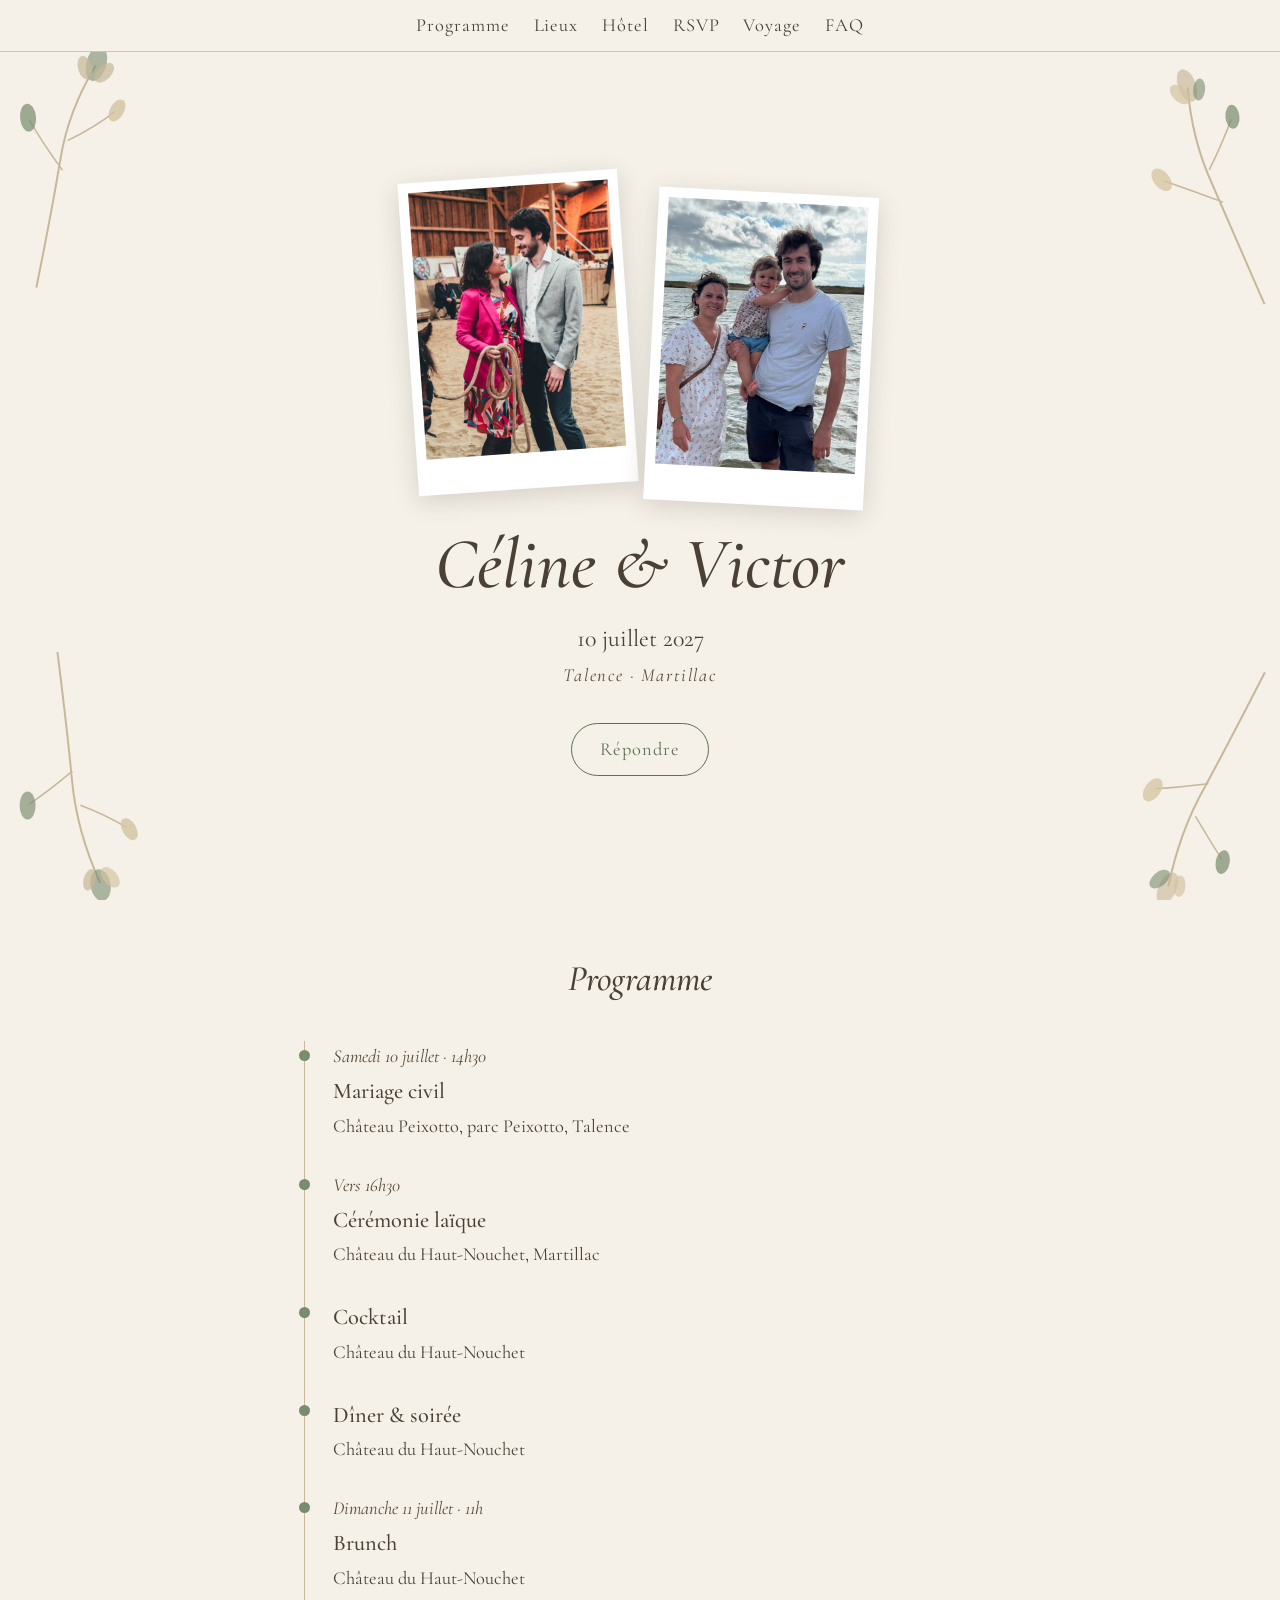
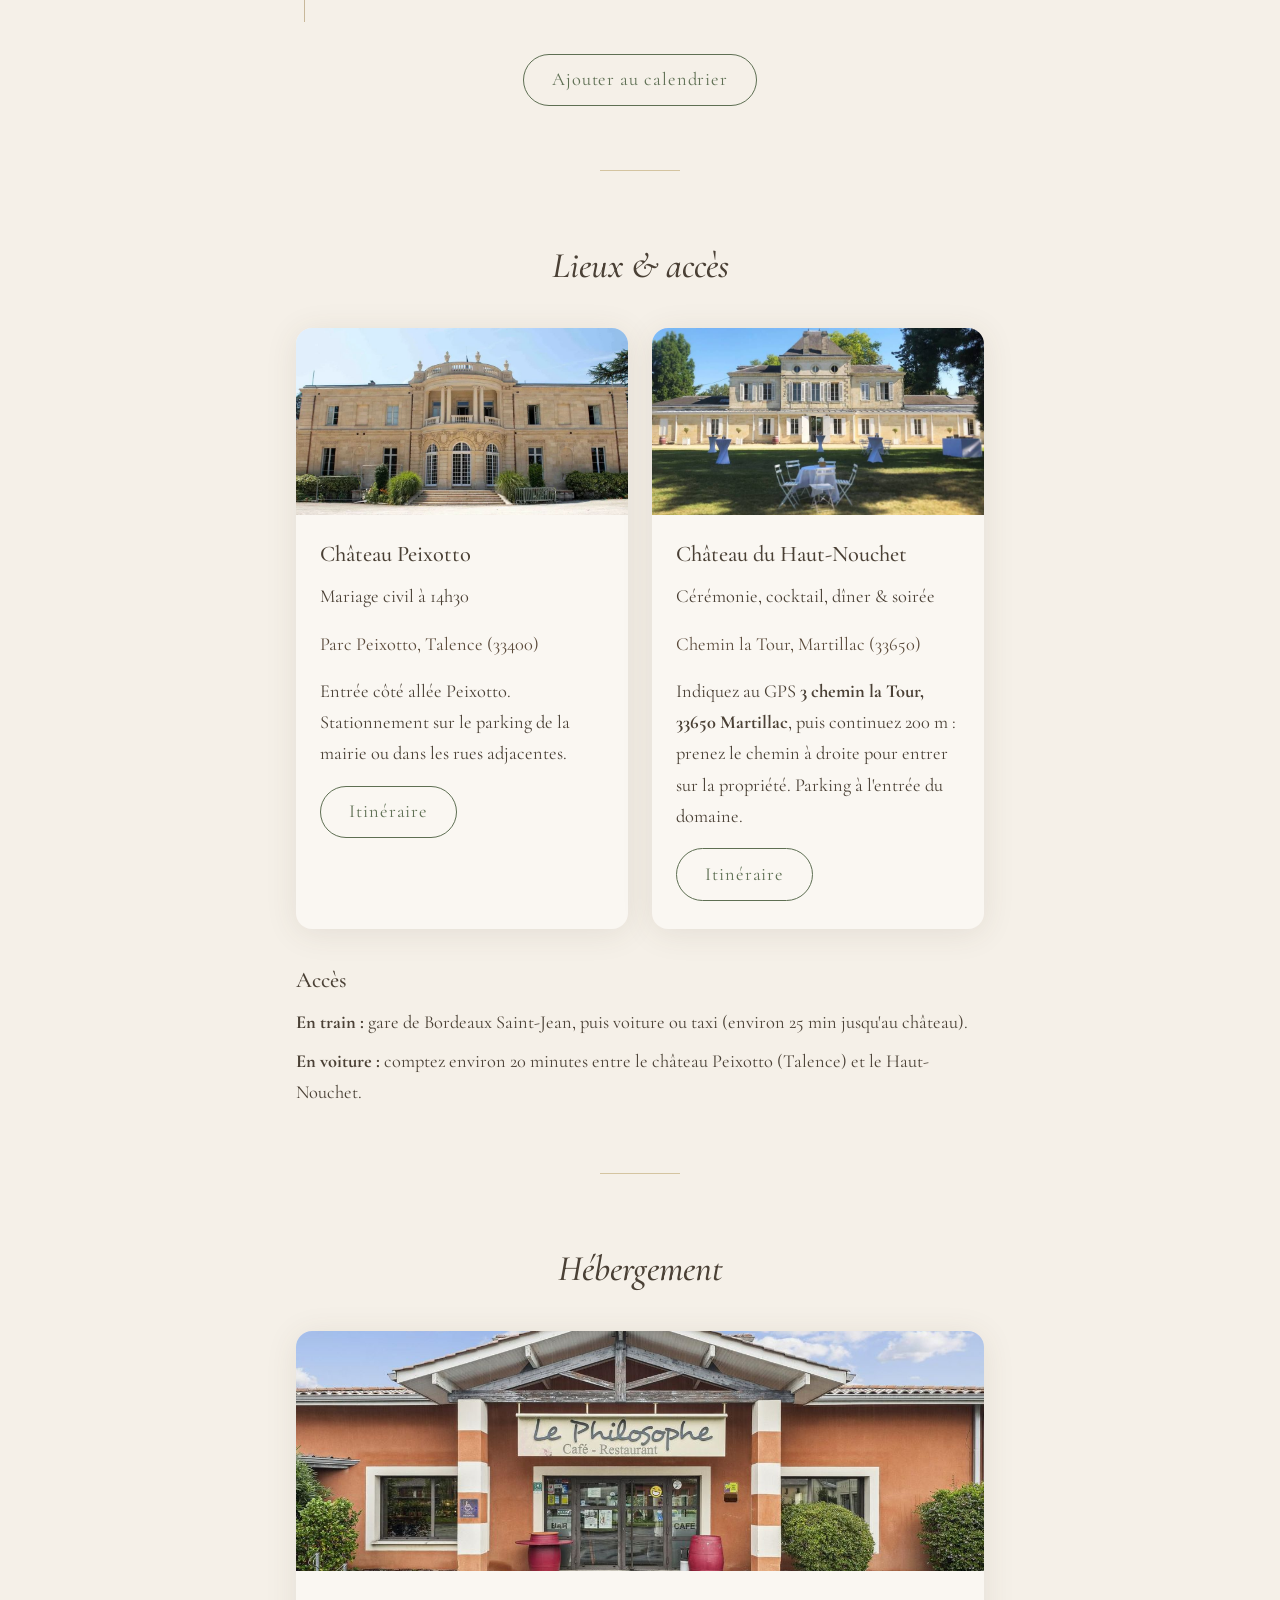
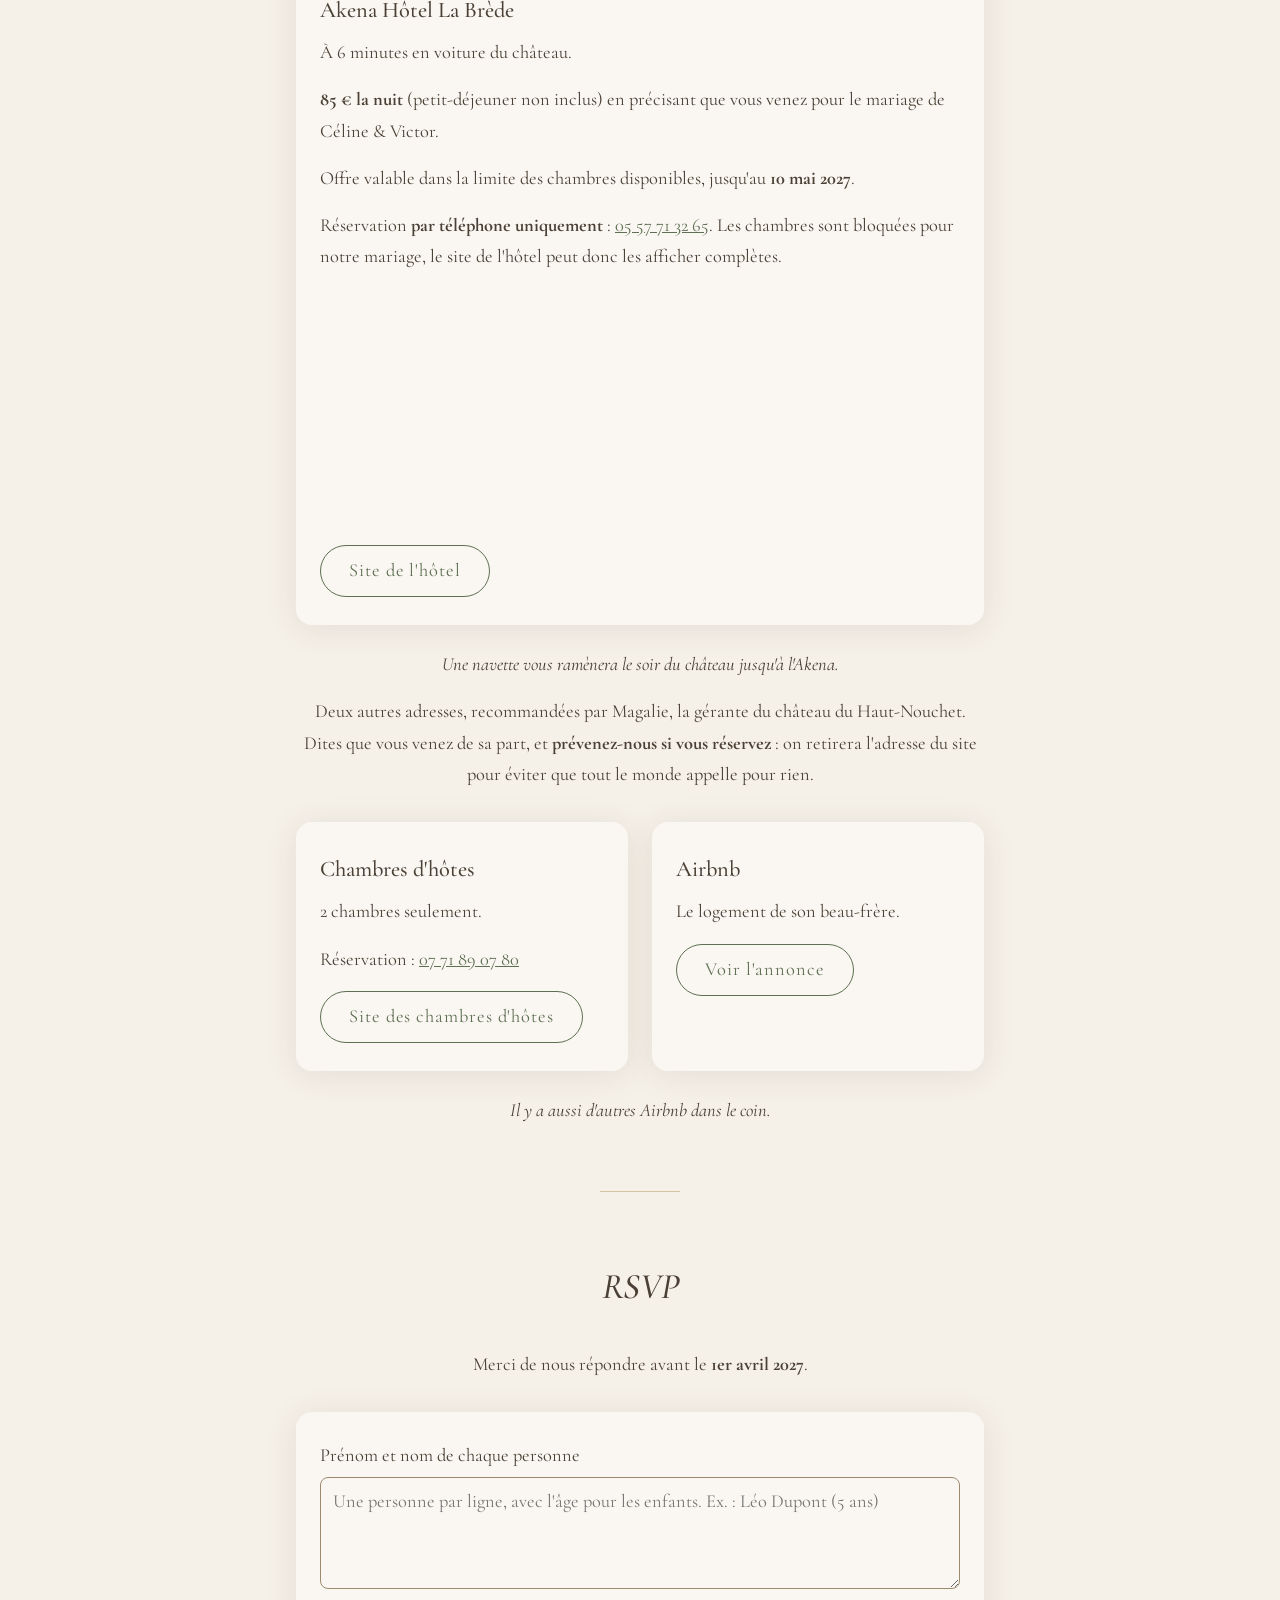
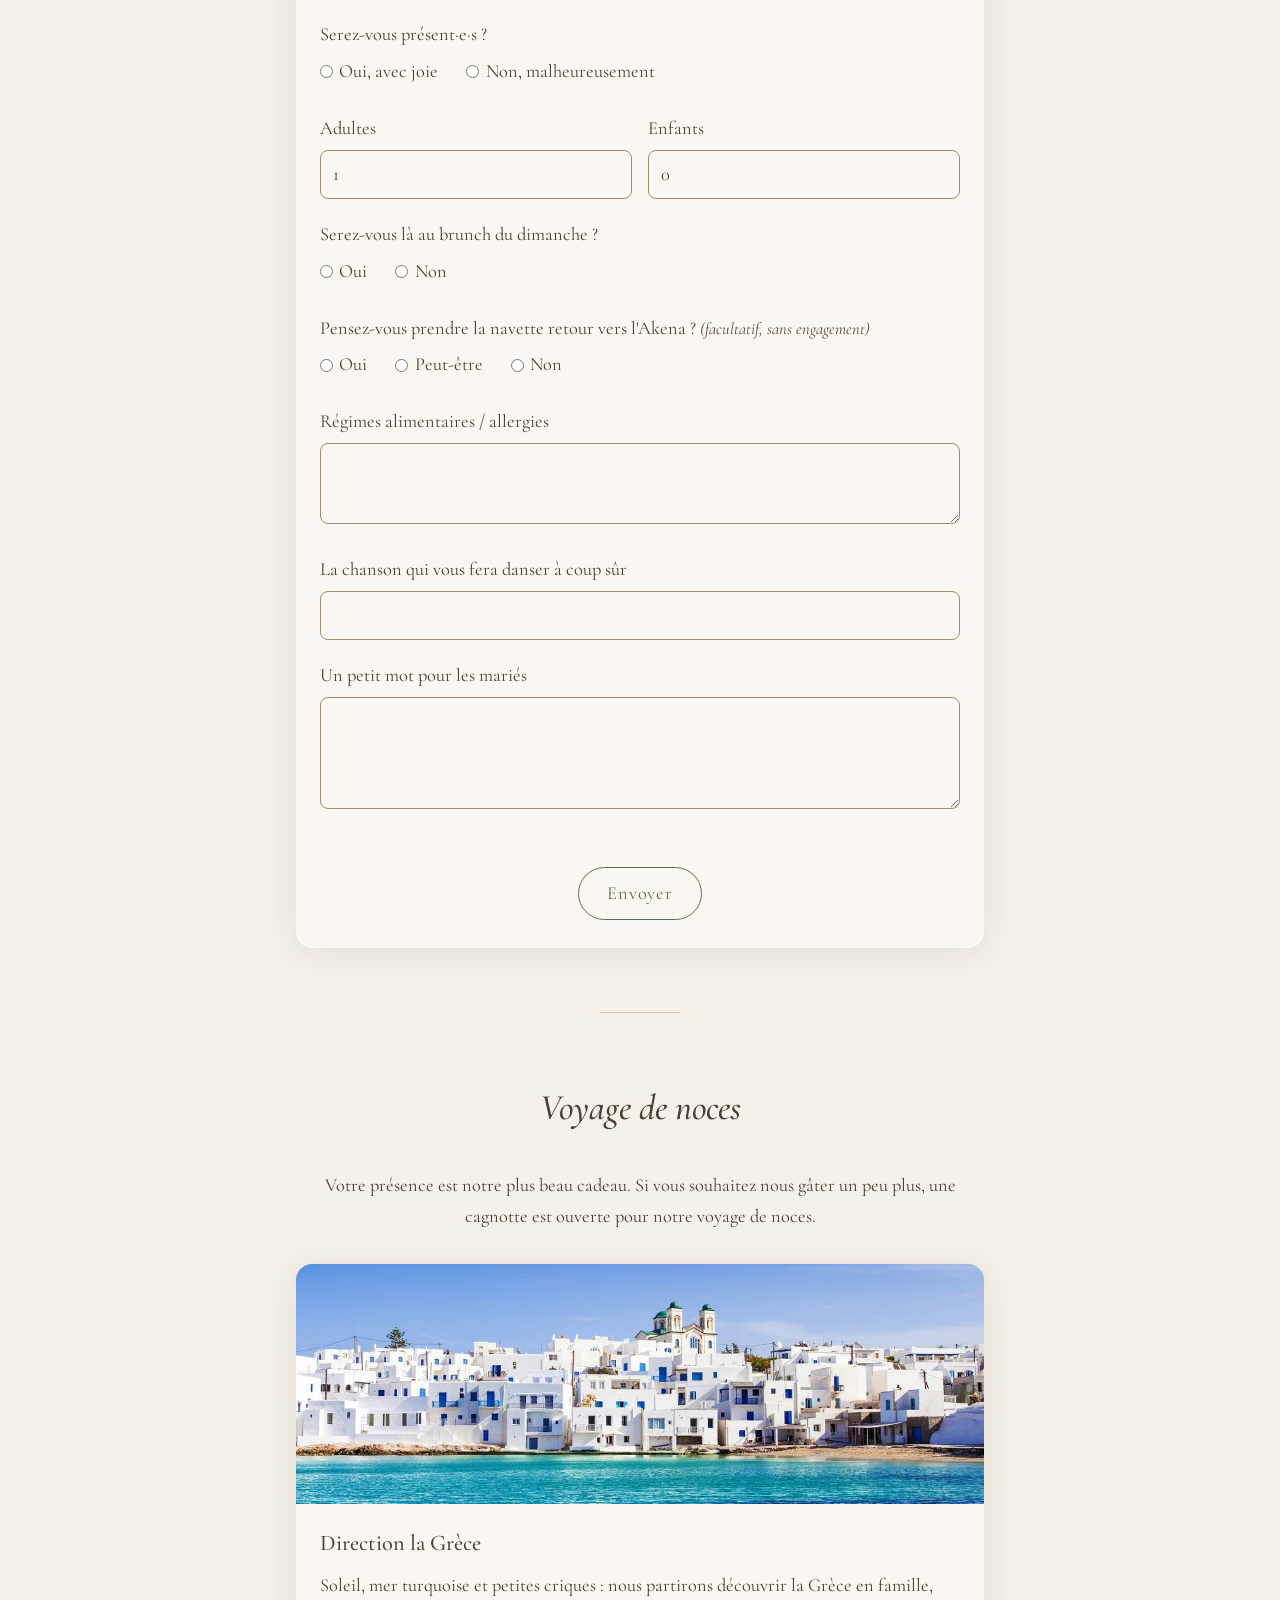
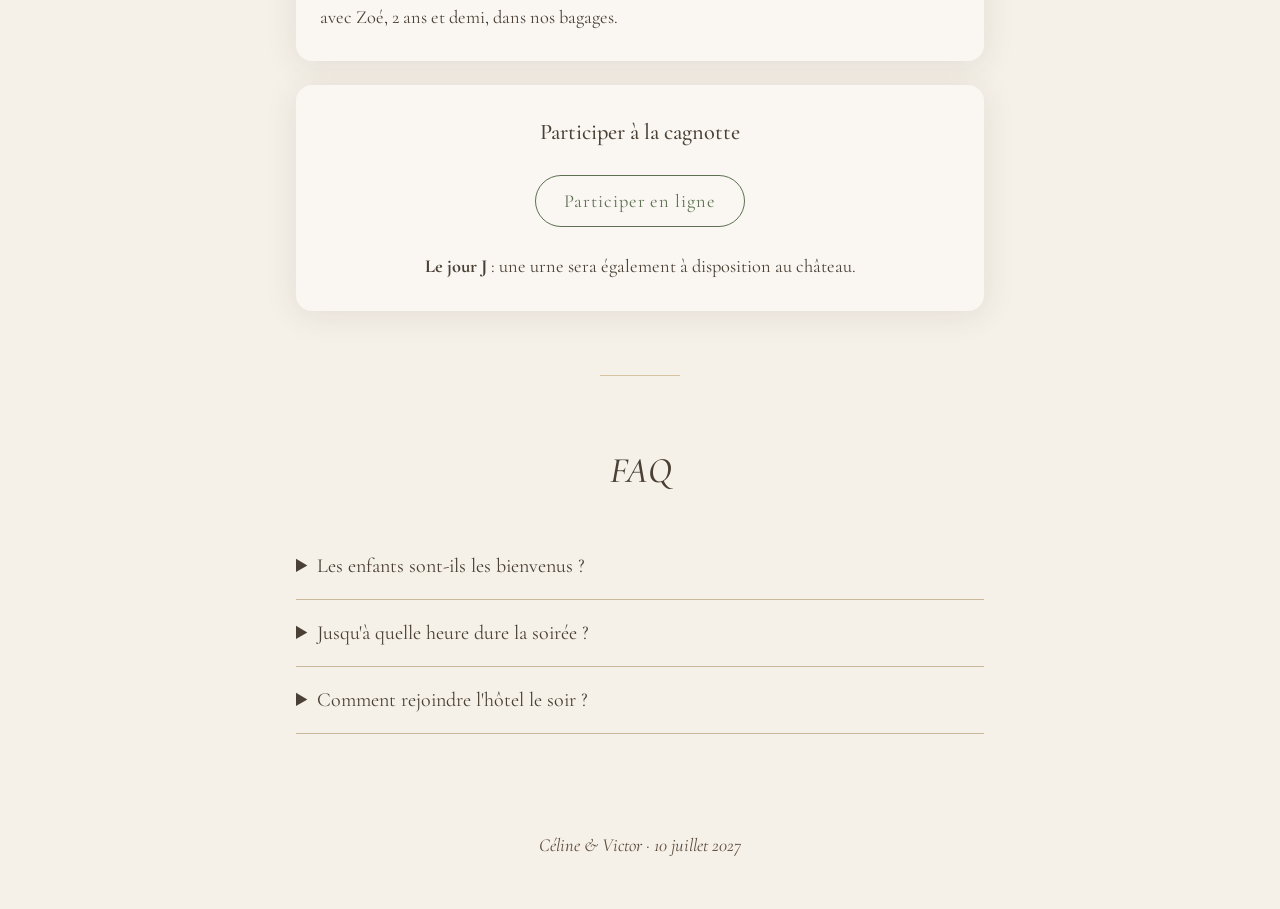
==== commit 7243ad36: "launch: replace save-the-date with full wedding site at root Co-Authored-By: Claude Opus 5.5 <norepl" ====
--- a/index.html
+++ b/index.html
@@ -2,74 +2,287 @@
 <html lang="fr">
 <head>
   <meta charset="UTF-8" />
+  <meta name="robots" content="noindex" />
   <meta name="viewport" content="width=device-width, initial-scale=1.0" />
-  <title>Céline & Victor — Save the Date</title>
+  <title>Céline & Victor — 10 juillet 2027</title>
+  <meta name="description" content="Mariage de Céline & Victor, 10 juillet 2027, Talence & Martillac" />
+  <meta property="og:title" content="Céline &amp; Victor — 10 juillet 2027" />
+  <meta property="og:description" content="Programme, lieux, hébergement et RSVP de notre mariage." />
+  <!-- ponytail: URL absolue de l'emplacement final (racine), valide après le lancement -->
+  <meta property="og:image" content="https://vico4445.github.io/site_mariage/photos/Photo_celine_victor.jpeg" />
+  <meta property="og:type" content="website" />
+  <link rel="icon" href="data:image/svg+xml,<svg xmlns='http://www.w3.org/2000/svg' viewBox='0 0 100 100'><text y='.9em' font-size='90' fill='%237a8c6e'>♡</text></svg>" />
   <link rel="preconnect" href="https://fonts.googleapis.com" />
   <link href="https://fonts.googleapis.com/css2?family=Cormorant+Garamond:ital,wght@0,400;0,500;1,400&display=swap" rel="stylesheet" />
-  <link rel="stylesheet" href="style.css" />
+  <link rel="stylesheet" href="style.css?v=5" />
 </head>
 <body>
 
-  <div class="flowers" aria-hidden="true">
-    <!-- top-left -->
-    <svg class="flower flower--tl" viewBox="0 0 200 300" fill="none" xmlns="http://www.w3.org/2000/svg">
-      <path d="M100 280 Q95 200 90 150 Q85 100 100 50" stroke="#c8b89a" stroke-width="2" />
-      <path d="M95 160 Q70 140 50 120" stroke="#c8b89a" stroke-width="1.5" />
-      <ellipse cx="48" cy="118" rx="8" ry="14" fill="#7a8c6e" opacity="0.7" transform="rotate(-20 48 118)" />
-      <path d="M92 130 Q115 110 130 90" stroke="#c8b89a" stroke-width="1.5" />
-      <ellipse cx="132" cy="88" rx="7" ry="12" fill="#d4c4a0" opacity="0.8" transform="rotate(15 132 88)" />
-      <ellipse cx="100" cy="48" rx="10" ry="18" fill="#7a8c6e" opacity="0.6" />
-      <ellipse cx="90" cy="55" rx="7" ry="12" fill="#c8b89a" opacity="0.7" transform="rotate(-30 90 55)" />
-      <ellipse cx="110" cy="55" rx="7" ry="12" fill="#c8b89a" opacity="0.7" transform="rotate(30 110 55)" />
-    </svg>
-    <!-- top-right -->
-    <svg class="flower flower--tr" viewBox="0 0 200 300" fill="none" xmlns="http://www.w3.org/2000/svg">
-      <path d="M100 280 Q105 200 108 150 Q112 100 98 50" stroke="#c8b89a" stroke-width="2" />
-      <path d="M104 170 Q130 148 152 130" stroke="#c8b89a" stroke-width="1.5" />
-      <ellipse cx="154" cy="128" rx="8" ry="13" fill="#d4c4a0" opacity="0.75" transform="rotate(20 154 128)" />
-      <path d="M106 135 Q85 115 68 95" stroke="#c8b89a" stroke-width="1.5" />
-      <ellipse cx="66" cy="93" rx="7" ry="12" fill="#7a8c6e" opacity="0.7" transform="rotate(-15 66 93)" />
-      <ellipse cx="98" cy="48" rx="9" ry="17" fill="#c8b89a" opacity="0.65" />
-      <ellipse cx="88" cy="56" rx="6" ry="11" fill="#7a8c6e" opacity="0.6" transform="rotate(-25 88 56)" />
-      <ellipse cx="108" cy="54" rx="7" ry="12" fill="#d4c4a0" opacity="0.7" transform="rotate(25 108 54)" />
-    </svg>
-    <!-- bottom-left -->
-    <svg class="flower flower--bl" viewBox="0 0 200 300" fill="none" xmlns="http://www.w3.org/2000/svg">
-      <path d="M100 20 Q96 100 92 150 Q88 200 102 255" stroke="#c8b89a" stroke-width="2" />
-      <path d="M94 140 Q68 155 46 165" stroke="#c8b89a" stroke-width="1.5" />
-      <ellipse cx="44" cy="166" rx="8" ry="14" fill="#7a8c6e" opacity="0.65" transform="rotate(10 44 166)" />
-      <path d="M96 175 Q118 188 138 205" stroke="#c8b89a" stroke-width="1.5" />
-      <ellipse cx="140" cy="207" rx="7" ry="12" fill="#d4c4a0" opacity="0.8" transform="rotate(-20 140 207)" />
-      <ellipse cx="102" cy="257" rx="10" ry="16" fill="#7a8c6e" opacity="0.6" />
-      <ellipse cx="92" cy="250" rx="6" ry="11" fill="#c8b89a" opacity="0.7" transform="rotate(25 92 250)" />
-      <ellipse cx="113" cy="251" rx="7" ry="12" fill="#d4c4a0" opacity="0.65" transform="rotate(-30 113 251)" />
-    </svg>
-    <!-- bottom-right -->
-    <svg class="flower flower--br" viewBox="0 0 200 300" fill="none" xmlns="http://www.w3.org/2000/svg">
-      <path d="M100 20 Q103 100 106 150 Q110 200 97 255" stroke="#c8b89a" stroke-width="2" />
-      <path d="M104 145 Q128 160 150 172" stroke="#c8b89a" stroke-width="1.5" />
-      <ellipse cx="152" cy="174" rx="8" ry="13" fill="#d4c4a0" opacity="0.75" transform="rotate(-10 152 174)" />
-      <path d="M102 180 Q80 195 60 208" stroke="#c8b89a" stroke-width="1.5" />
-      <ellipse cx="58" cy="210" rx="7" ry="12" fill="#7a8c6e" opacity="0.7" transform="rotate(15 58 210)" />
-      <ellipse cx="97" cy="257" rx="9" ry="17" fill="#c8b89a" opacity="0.6" />
-      <ellipse cx="87" cy="250" rx="6" ry="11" fill="#d4c4a0" opacity="0.65" transform="rotate(20 87 250)" />
-      <ellipse cx="108" cy="252" rx="7" ry="12" fill="#7a8c6e" opacity="0.6" transform="rotate(-25 108 252)" />
-    </svg>
-  </div>
-
-  <main class="card-wrapper">
-    <div class="message" id="message">
-      <p>Save the date</p>
+  <nav class="nav" aria-label="Sections">
+    <a href="#programme">Programme</a>
+    <a href="#lieux">Lieux</a>
+    <a href="#hebergement">Hôtel</a>
+    <a href="#rsvp">RSVP</a>
+    <a href="#voyage">Voyage</a>
+    <a href="#faq">FAQ</a>
+  </nav>
+
+  <header id="accueil" class="hero">
+    <div class="flowers" aria-hidden="true">
+      <!-- top-left -->
+      <svg class="flower flower--tl" viewBox="0 0 200 300" fill="none" xmlns="http://www.w3.org/2000/svg">
+        <path d="M100 280 Q95 200 90 150 Q85 100 100 50" stroke="#c8b89a" stroke-width="2" />
+        <path d="M95 160 Q70 140 50 120" stroke="#c8b89a" stroke-width="1.5" />
+        <ellipse cx="48" cy="118" rx="8" ry="14" fill="#7a8c6e" opacity="0.7" transform="rotate(-20 48 118)" />
+        <path d="M92 130 Q115 110 130 90" stroke="#c8b89a" stroke-width="1.5" />
+        <ellipse cx="132" cy="88" rx="7" ry="12" fill="#d4c4a0" opacity="0.8" transform="rotate(15 132 88)" />
+        <ellipse cx="100" cy="48" rx="10" ry="18" fill="#7a8c6e" opacity="0.6" />
+        <ellipse cx="90" cy="55" rx="7" ry="12" fill="#c8b89a" opacity="0.7" transform="rotate(-30 90 55)" />
+        <ellipse cx="110" cy="55" rx="7" ry="12" fill="#c8b89a" opacity="0.7" transform="rotate(30 110 55)" />
+      </svg>
+      <!-- top-right -->
+      <svg class="flower flower--tr" viewBox="0 0 200 300" fill="none" xmlns="http://www.w3.org/2000/svg">
+        <path d="M100 280 Q105 200 108 150 Q112 100 98 50" stroke="#c8b89a" stroke-width="2" />
+        <path d="M104 170 Q130 148 152 130" stroke="#c8b89a" stroke-width="1.5" />
+        <ellipse cx="154" cy="128" rx="8" ry="13" fill="#d4c4a0" opacity="0.75" transform="rotate(20 154 128)" />
+        <path d="M106 135 Q85 115 68 95" stroke="#c8b89a" stroke-width="1.5" />
+        <ellipse cx="66" cy="93" rx="7" ry="12" fill="#7a8c6e" opacity="0.7" transform="rotate(-15 66 93)" />
+        <ellipse cx="98" cy="48" rx="9" ry="17" fill="#c8b89a" opacity="0.65" />
+        <ellipse cx="88" cy="56" rx="6" ry="11" fill="#7a8c6e" opacity="0.6" transform="rotate(-25 88 56)" />
+        <ellipse cx="108" cy="54" rx="7" ry="12" fill="#d4c4a0" opacity="0.7" transform="rotate(25 108 54)" />
+      </svg>
+      <!-- bottom-left -->
+      <svg class="flower flower--bl" viewBox="0 0 200 300" fill="none" xmlns="http://www.w3.org/2000/svg">
+        <path d="M100 20 Q96 100 92 150 Q88 200 102 255" stroke="#c8b89a" stroke-width="2" />
+        <path d="M94 140 Q68 155 46 165" stroke="#c8b89a" stroke-width="1.5" />
+        <ellipse cx="44" cy="166" rx="8" ry="14" fill="#7a8c6e" opacity="0.65" transform="rotate(10 44 166)" />
+        <path d="M96 175 Q118 188 138 205" stroke="#c8b89a" stroke-width="1.5" />
+        <ellipse cx="140" cy="207" rx="7" ry="12" fill="#d4c4a0" opacity="0.8" transform="rotate(-20 140 207)" />
+        <ellipse cx="102" cy="257" rx="10" ry="16" fill="#7a8c6e" opacity="0.6" />
+        <ellipse cx="92" cy="250" rx="6" ry="11" fill="#c8b89a" opacity="0.7" transform="rotate(25 92 250)" />
+        <ellipse cx="113" cy="251" rx="7" ry="12" fill="#d4c4a0" opacity="0.65" transform="rotate(-30 113 251)" />
+      </svg>
+      <!-- bottom-right -->
+      <svg class="flower flower--br" viewBox="0 0 200 300" fill="none" xmlns="http://www.w3.org/2000/svg">
+        <path d="M100 20 Q103 100 106 150 Q110 200 97 255" stroke="#c8b89a" stroke-width="2" />
+        <path d="M104 145 Q128 160 150 172" stroke="#c8b89a" stroke-width="1.5" />
+        <ellipse cx="152" cy="174" rx="8" ry="13" fill="#d4c4a0" opacity="0.75" transform="rotate(-10 152 174)" />
+        <path d="M102 180 Q80 195 60 208" stroke="#c8b89a" stroke-width="1.5" />
+        <ellipse cx="58" cy="210" rx="7" ry="12" fill="#7a8c6e" opacity="0.7" transform="rotate(15 58 210)" />
+        <ellipse cx="97" cy="257" rx="9" ry="17" fill="#c8b89a" opacity="0.6" />
+        <ellipse cx="87" cy="250" rx="6" ry="11" fill="#d4c4a0" opacity="0.65" transform="rotate(20 87 250)" />
+        <ellipse cx="108" cy="252" rx="7" ry="12" fill="#7a8c6e" opacity="0.6" transform="rotate(-25 108 252)" />
+      </svg>
+    </div>
+    <div class="hero-content">
+      <div class="polas">
+        <figure class="pola"><img src="photos/Photo_celine_victor.jpeg" width="600" height="902" alt="Céline et Victor" /></figure>
+        <figure class="pola"><img src="photos/a-trois.jpg" width="600" height="807" alt="Céline, Victor et leur fille" /></figure>
+      </div>
       <p class="names">Céline &amp; Victor</p>
-      <p>se marient le <strong>10 juillet 2027</strong></p>
-      <p>et vous convient à célébrer ce beau moment avec eux.</p>
-      <p class="soon">Plus d'infos à venir.</p>
+      <p class="hero-date">10 juillet 2027</p>
+      <p class="hero-place">Talence · Martillac</p>
+      <a class="btn" href="#rsvp">Répondre</a>
     </div>
-    <canvas id="scratch-canvas"></canvas>
+  </header>
+
+  <main>
+    <section class="section" id="programme">
+      <h2 class="section-title">Programme</h2>
+      <ol class="timeline">
+        <li>
+          <time datetime="2027-07-10T14:30">Samedi 10 juillet · 14h30</time>
+          <h3>Mariage civil</h3>
+          <p>Château Peixotto, parc Peixotto, Talence</p>
+        </li>
+        <li>
+          <time datetime="2027-07-10T16:30">Vers 16h30</time>
+          <h3>Cérémonie laïque</h3>
+          <p>Château du Haut-Nouchet, Martillac</p>
+        </li>
+        <li>
+          <h3>Cocktail</h3>
+          <p>Château du Haut-Nouchet</p>
+        </li>
+        <li>
+          <h3>Dîner &amp; soirée</h3>
+          <p>Château du Haut-Nouchet</p>
+        </li>
+        <li>
+          <time datetime="2027-07-11T11:00">Dimanche 11 juillet · 11h</time>
+          <h3>Brunch</h3>
+          <p>Château du Haut-Nouchet</p>
+        </li>
+      </ol>
+      <p class="center"><a class="btn" href="mariage.ics" download>Ajouter au calendrier</a></p>
+    </section>
+
+    <div class="ornament" aria-hidden="true"></div>
+
+    <section class="section" id="lieux">
+      <h2 class="section-title">Lieux &amp; accès</h2>
+      <div class="cards">
+        <article class="card">
+          <img class="card-img" src="photos/peixotto.jpg" width="1200" height="578" alt="Façade du château Peixotto" loading="lazy" />
+          <h3>Château Peixotto</h3>
+          <p>Mariage civil à 14h30</p>
+          <p class="address">Parc Peixotto, Talence (33400)</p>
+          <p>Entrée côté allée Peixotto. Stationnement sur le parking de la mairie ou dans les rues adjacentes.</p>
+          <a class="btn" target="_blank" rel="noopener" href="https://www.google.com/maps/search/?api=1&amp;query=Ch%C3%A2teau%20Peixotto%20Talence">Itinéraire</a>
+        </article>
+        <article class="card">
+          <img class="card-img" src="photos/haut-nouchet.jpg" width="960" height="640" alt="Le château du Haut-Nouchet et son parc" loading="lazy" />
+          <h3>Château du Haut-Nouchet</h3>
+          <p>Cérémonie, cocktail, dîner &amp; soirée</p>
+          <p class="address">Chemin la Tour, Martillac (33650)</p>
+          <p>Indiquez au GPS <strong>3 chemin la Tour, 33650 Martillac</strong>, puis continuez 200 m : prenez le chemin à droite pour entrer sur la propriété. Parking à l'entrée du domaine.</p>
+          <a class="btn" target="_blank" rel="noopener" href="https://maps.app.goo.gl/7JC45b2VaF2ee1o2A">Itinéraire</a>
+        </article>
+      </div>
+      <div class="access">
+        <h3>Accès</h3>
+        <p><strong>En train :</strong> gare de Bordeaux Saint-Jean, puis voiture ou taxi (environ 25 min jusqu'au château).</p>
+        <p><strong>En voiture :</strong> comptez environ 20 minutes entre le château Peixotto (Talence) et le Haut-Nouchet.</p>
+      </div>
+    </section>
+
+    <div class="ornament" aria-hidden="true"></div>
+
+    <section class="section" id="hebergement">
+      <h2 class="section-title">Hébergement</h2>
+      <article class="card">
+        <img class="card-img" src="photos/akena.jpg" width="1200" height="808" alt="Entrée de l'hôtel Akena La Brède" loading="lazy" />
+        <h3>Akena Hôtel La Brède</h3>
+        <p>À 6 minutes en voiture du château.</p>
+        <p><strong>85 € la nuit</strong> (petit-déjeuner non inclus) en précisant que vous venez pour le mariage de Céline &amp; Victor.</p>
+        <p>Offre valable dans la limite des chambres disponibles, jusqu'au <strong>10 mai 2027</strong>.</p>
+        <p>Réservation <strong>par téléphone uniquement</strong> : <a href="tel:+33557713265">05 57 71 32 65</a>. Les chambres sont bloquées pour notre mariage, le site de l'hôtel peut donc les afficher complètes.</p>
+        <iframe class="map" src="https://www.google.com/maps?q=Relais%20Akena%20La%20Br%C3%A8de%20Hotel&amp;output=embed" title="Carte : Akena Hôtel La Brède" loading="lazy" referrerpolicy="no-referrer-when-downgrade"></iframe>
+        <a class="btn" target="_blank" rel="noopener" href="https://akenahotels.com/hotel-bordeaux-la-brede/">Site de l'hôtel</a>
+      </article>
+      <!-- À COMPLÉTER : horaires de la navette -->
+      <p class="note">Une navette vous ramènera le soir du château jusqu'à l'Akena.</p>
+
+      <p class="intro">Deux autres adresses, recommandées par Magalie, la gérante du château du Haut-Nouchet. Dites que vous venez de sa part, et <strong>prévenez-nous si vous réservez</strong> : on retirera l'adresse du site pour éviter que tout le monde appelle pour rien.</p>
+      <div class="cards">
+        <article class="card">
+          <h3>Chambres d'hôtes</h3>
+          <p>2 chambres seulement.</p>
+          <p>Réservation : <a href="tel:+33771890780">07 71 89 07 80</a></p>
+          <a class="btn" target="_blank" rel="noopener" href="https://vignodebas.com/">Site des chambres d'hôtes</a>
+        </article>
+        <article class="card">
+          <h3>Airbnb</h3>
+          <p>Le logement de son beau-frère.</p>
+          <a class="btn" target="_blank" rel="noopener" href="https://www.airbnb.fr/rooms/1493377400792747964">Voir l'annonce</a>
+        </article>
+      </div>
+      <p class="note">Il y a aussi d'autres Airbnb dans le coin.</p>
+    </section>
+
+    <div class="ornament" aria-hidden="true"></div>
+
+    <section class="section" id="rsvp">
+      <h2 class="section-title">RSVP</h2>
+      <p class="intro">Merci de nous répondre avant le <strong>1er avril 2027</strong>.</p>
+      <form id="rsvp-form" class="rsvp-form card">
+        <div class="field">
+          <label for="noms">Prénom et nom de chaque personne</label>
+          <textarea id="noms" name="noms" rows="3" required placeholder="Une personne par ligne, avec l'âge pour les enfants. Ex. : Léo Dupont (5 ans)"></textarea>
+        </div>
+
+        <fieldset class="field">
+          <legend>Serez-vous présent·e·s ?</legend>
+          <label><input type="radio" id="presence-oui" name="presence" value="oui" required /> Oui, avec joie</label>
+          <label><input type="radio" id="presence-non" name="presence" value="non" /> Non, malheureusement</label>
+        </fieldset>
+
+        <fieldset class="si-present">
+          <div class="field-row">
+            <div class="field">
+              <label for="adultes">Adultes</label>
+              <input type="number" id="adultes" name="adultes" min="1" value="1" />
+            </div>
+            <div class="field">
+              <label for="enfants">Enfants</label>
+              <input type="number" id="enfants" name="enfants" min="0" value="0" />
+            </div>
+          </div>
+
+          <fieldset class="field">
+            <legend>Serez-vous là au brunch du dimanche ?</legend>
+            <label><input type="radio" name="brunch" value="oui" required /> Oui</label>
+            <label><input type="radio" name="brunch" value="non" /> Non</label>
+          </fieldset>
+
+          <fieldset class="field">
+            <legend>Pensez-vous prendre la navette retour vers l'Akena ? <small>(facultatif, sans engagement)</small></legend>
+            <label><input type="radio" name="navette" value="oui" /> Oui</label>
+            <label><input type="radio" name="navette" value="peut-etre" /> Peut-être</label>
+            <label><input type="radio" name="navette" value="non" /> Non</label>
+          </fieldset>
+
+          <div class="field">
+            <label for="regimes">Régimes alimentaires / allergies</label>
+            <textarea id="regimes" name="regimes" rows="2"></textarea>
+          </div>
+
+          <div class="field">
+            <label for="chanson">La chanson qui vous fera danser à coup sûr</label>
+            <input type="text" id="chanson" name="chanson" />
+          </div>
+        </fieldset>
+
+        <div class="field">
+          <label for="message">Un petit mot pour les mariés</label>
+          <textarea id="message" name="message" rows="3"></textarea>
+        </div>
+
+        <p class="center"><button type="submit" class="btn">Envoyer</button></p>
+        <p class="rsvp-status" role="status" aria-live="polite"></p>
+      </form>
+    </section>
+
+    <div class="ornament" aria-hidden="true"></div>
+
+    <section class="section" id="voyage">
+      <h2 class="section-title">Voyage de noces</h2>
+      <p class="intro">Votre présence est notre plus beau cadeau. Si vous souhaitez nous gâter un peu plus, une cagnotte est ouverte pour notre voyage de noces.</p>
+      <article class="card">
+        <img class="card-img" src="photos/grece.jpg" width="1090" height="908" alt="Village blanc au bord de la mer en Grèce" loading="lazy" />
+        <h3>Direction la Grèce</h3>
+        <p>Soleil, mer turquoise et petites criques : nous partirons découvrir la Grèce en famille, avec Zoé, 2 ans et demi, dans nos bagages.</p>
+      </article>
+      <article class="card cagnotte">
+        <h3>Participer à la cagnotte</h3>
+        <a class="btn" target="_blank" rel="noopener" href="https://www.millemercismariage.com/celine_victor/liste.html">Participer en ligne</a>
+        <p><strong>Le jour J</strong> : une urne sera également à disposition au château.</p>
+      </article>
+    </section>
+
+    <div class="ornament" aria-hidden="true"></div>
+
+    <section class="section" id="faq">
+      <h2 class="section-title">FAQ</h2>
+      <div class="faq">
+        <details>
+          <summary>Les enfants sont-ils les bienvenus ?</summary>
+          <p>Oui, les enfants sont invités ! Ils restent sous la responsabilité de leurs parents, mais deux baby-sitters seront là pour s'occuper d'eux pendant le repas et la soirée.</p>
+        </details>
+        <details>
+          <summary>Jusqu'à quelle heure dure la soirée ?</summary>
+          <p>La fête se prolongera jusqu'à 4h du matin !</p>
+        </details>
+        <details>
+          <summary>Comment rejoindre l'hôtel le soir ?</summary>
+          <p>Une navette vous ramènera du château jusqu'à l'Akena La Brède en fin de soirée.</p>
+        </details>
+      </div>
+    </section>
   </main>
 
-  <p class="hint" id="hint">Grattez pour découvrir ✦</p>
-
-  <script src="scratch.js?v=2"></script>
+  <footer class="footer">Céline &amp; Victor · 10 juillet 2027</footer>
+
+  <script src="rsvp.js" defer></script>
 </body>
 </html>
--- a/style.css
+++ b/style.css
@@ -4,22 +4,153 @@
   padding: 0;
 }
 
+:root {
+  --bg: #f5f0e8;
+  --card: #faf7f2;
+  --text: #4a4035;
+  --text-soft: #5a4a3a;
+  --sage: #7a8c6e;
+  --beige: #c8b89a;
+  --gold: #d4c4a0;
+  --sage-text: #5e6f53; /* sauge foncée pour le texte : AA sur --bg */
+  --field-border: #9c8b6e; /* bordure de champ : 3:1 sur --card */
+  --nav-h: 3.25rem;
+}
+
+html {
+  scroll-behavior: smooth;
+}
+
 body {
-  min-height: 100vh;
+  background: var(--bg);
+  color: var(--text);
+  font-family: 'Cormorant Garamond', serif;
+  font-size: 1.15rem;
+  line-height: 1.7;
+  overflow-x: hidden;
+}
+
+a {
+  color: var(--sage-text);
+}
+
+img {
+  max-width: 100%;
+  height: auto;
+}
+
+:focus-visible {
+  outline: 2px solid var(--sage);
+  outline-offset: 3px;
+}
+
+/* Navigation */
+.nav {
+  position: sticky;
+  top: 0;
+  z-index: 10;
+  min-height: var(--nav-h);
   display: flex;
-  flex-direction: column;
+  align-items: center;
+  justify-content: safe center;
+  gap: 1.5rem;
+  padding: 0 1rem;
+  background: var(--bg);
+  border-bottom: 1px solid var(--gold);
+  flex-wrap: wrap;
+  row-gap: 0;
+  white-space: nowrap;
+}
+
+/* Petit écran : tous les liens visibles (passage sur 2 lignes en dernier recours) */
+@media (max-width: 480px) {
+  .nav {
+    gap: 0.9rem;
+    font-size: 1rem;
+    padding: 0 0.5rem;
+  }
+}
+
+.nav a {
+  color: var(--text);
+  text-decoration: none;
+  letter-spacing: 0.05em;
+}
+
+.nav a:hover {
+  color: var(--sage-text);
+}
+
+/* Accueil */
+.hero {
+  position: relative;
+  overflow: hidden;
+  min-height: calc(100svh - var(--nav-h));
+  display: flex;
   align-items: center;
   justify-content: center;
-  background: #f5f0e8;
-  overflow: hidden;
+  text-align: center;
+  padding: 3rem 1rem;
+}
+
+.hero-content {
   position: relative;
+  z-index: 1;
+}
+
+.names {
+  font-size: clamp(2.5rem, 9vw, 4.5rem);
+  font-style: italic;
+  font-weight: 500;
+  line-height: 1.2;
+}
+
+/* Polaroids de l'accueil */
+.polas {
+  display: flex;
+  justify-content: center;
+  gap: 1.5rem;
+  margin-bottom: 2rem;
+}
+
+.pola {
+  background: #fff;
+  padding: 0.6rem 0.6rem 2.2rem;
+  box-shadow: 0 6px 24px rgba(74, 64, 53, 0.18);
+  width: min(220px, 40vw);
+}
+
+.pola img {
+  display: block;
+  width: 100%;
+  aspect-ratio: 3 / 4;
+  object-fit: cover;
+}
+
+.pola:first-child {
+  transform: rotate(-4deg);
+}
+
+.pola:last-child {
+  transform: rotate(3deg) translateY(1rem);
+}
+
+.hero-date {
+  font-size: 1.5rem;
+  margin-top: 0.75rem;
+}
+
+.hero-place {
+  color: var(--text-soft);
+  font-style: italic;
+  letter-spacing: 0.1em;
+  margin-bottom: 2rem;
 }
 
 .flowers {
-  position: fixed;
+  position: absolute;
   inset: 0;
   pointer-events: none;
-  z-index: 0;
 }
 
 .flower {
@@ -52,72 +183,278 @@
   transform: rotate(25deg) scaleX(-1);
 }
 
-.card-wrapper {
-  position: relative;
-  z-index: 1;
-  width: min(480px, 90vw);
+/* Sections */
+.section {
+  max-width: 720px;
+  margin: 0 auto;
+  padding: 3rem 1rem;
+  scroll-margin-top: var(--nav-h);
+}
+
+.section-title {
+  font-size: 2.25rem;
+  font-style: italic;
+  font-weight: 500;
+  text-align: center;
+  margin-bottom: 2rem;
+}
+
+.section p + p {
+  margin-top: 1rem;
+}
+
+.ornament {
+  width: 80px;
+  height: 1px;
+  margin: 1rem auto;
+  background: var(--gold);
+}
+
+/* Cartes */
+.cards {
+  display: grid;
+  gap: 1.5rem;
+}
+
+@media (min-width: 640px) {
+  .cards {
+    grid-template-columns: 1fr 1fr;
+  }
+}
+
+.card {
+  background: var(--card);
   border-radius: 16px;
   box-shadow: 0 4px 32px rgba(74, 64, 53, 0.10);
-  overflow: hidden;
-}
-
-.message {
-  padding: 3rem 2.5rem;
-  font-family: 'Cormorant Garamond', serif;
-  text-align: center;
-  line-height: 1.8;
-  font-size: clamp(1rem, 2.5vw, 1.25rem);
-  background: #faf7f2;
-  color: #4a4035;
-}
-
-.message .names {
-  font-size: 2em;
-  font-style: italic;
+  padding: 1.75rem 1.5rem;
+}
+
+.card h3 {
+  font-size: 1.4rem;
   font-weight: 500;
-  margin: 0.5rem 0;
-}
-
-.message strong {
+  margin-bottom: 0.5rem;
+}
+
+/* Boutons */
+.btn {
+  display: inline-block;
+  padding: 0.6rem 1.75rem;
+  border: 1px solid var(--sage-text);
+  border-radius: 999px;
+  background: transparent;
+  color: var(--sage-text);
+  font: inherit;
+  letter-spacing: 0.05em;
+  text-decoration: none;
+  cursor: pointer;
+  transition: background 0.2s, color 0.2s;
+}
+
+.btn:hover,
+.btn:focus-visible {
+  background: var(--sage-text);
+  color: var(--card);
+}
+
+.footer {
+  text-align: center;
+  padding: 3rem 1rem;
+  color: var(--text-soft);
+  font-style: italic;
+}
+
+/* Programme */
+.timeline {
+  list-style: none;
+  border-left: 1px solid var(--beige);
+  margin-left: 0.5rem;
+  padding-left: 1.75rem;
+}
+
+.timeline li {
+  position: relative;
+  padding-bottom: 1.75rem;
+}
+
+.timeline li::before {
+  content: "";
+  position: absolute;
+  left: calc(-1.75rem - 6px);
+  top: 0.55rem;
+  width: 11px;
+  height: 11px;
+  border-radius: 50%;
+  background: var(--sage);
+}
+
+.timeline time {
+  color: var(--text-soft);
+  font-style: italic;
+}
+
+.timeline h3 {
+  font-size: 1.4rem;
   font-weight: 500;
 }
 
-.message .soon {
+/* Lieux, hébergement, voyage */
+.card .btn {
+  margin-top: 1rem;
+}
+
+.map {
+  display: block;
+  width: 100%;
+  height: 240px;
+  border: 0;
+  border-radius: 12px;
+  margin-top: 1rem;
+}
+
+.address {
+  color: var(--text-soft);
+}
+
+.access {
+  margin-top: 2rem;
+}
+
+.access h3 {
+  font-size: 1.4rem;
+  font-weight: 500;
+  margin-bottom: 0.5rem;
+}
+
+.access p + p {
+  margin-top: 0.5rem;
+}
+
+.intro,
+.note,
+.center {
+  text-align: center;
+}
+
+.intro {
+  margin-bottom: 2rem;
+}
+
+.note {
   margin-top: 1.5rem;
-  font-size: 0.85em;
-  color: #9a8c7e;
-  font-style: italic;
-}
-
-canvas#scratch-canvas {
-  position: absolute;
-  top: 0;
-  left: 0;
+  font-style: italic;
+}
+
+.center {
+  margin-top: 2rem;
+}
+
+/* FAQ */
+.faq details {
+  border-bottom: 1px solid var(--beige);
+  padding: 1rem 0;
+}
+
+.faq summary {
+  cursor: pointer;
+  font-size: 1.25rem;
+  color: var(--text);
+}
+
+.faq details p {
+  margin-top: 0.5rem;
+  color: var(--text-soft);
+}
+
+/* RSVP */
+.rsvp-form fieldset {
+  border: 0;
+}
+
+.field {
+  margin-bottom: 1.25rem;
+}
+
+.field > label,
+.field legend {
+  display: block;
+  margin-bottom: 0.35rem;
+}
+
+fieldset.field label {
+  display: inline-flex;
+  align-items: center;
+  gap: 0.4rem;
+  margin-right: 1.5rem;
+}
+
+.field-row {
+  display: grid;
+  grid-template-columns: 1fr 1fr;
+  gap: 1rem;
+}
+
+.rsvp-form input[type="text"],
+.rsvp-form input[type="number"],
+.rsvp-form textarea {
   width: 100%;
-  height: 100%;
-  cursor: none;
-  touch-action: none;
-}
-
-.hint {
-  position: relative;
-  z-index: 1;
+  padding: 0.5rem 0.75rem;
+  background: var(--card);
+  border: 1px solid var(--field-border);
+  border-radius: 8px;
+  color: var(--text);
+  font: inherit;
+}
+
+.rsvp-form input:focus,
+.rsvp-form textarea:focus {
+  outline: 2px solid var(--sage);
+  outline-offset: 0;
+  border-color: var(--sage);
+}
+
+.rsvp-form input[type="radio"] {
+  accent-color: var(--sage);
+}
+
+/* ponytail: sans :has() (Firefox < 121), les champs restent visibles ; rsvp.js ignore leurs valeurs si « Non » */
+.rsvp-form:has(#presence-non:checked) .si-present {
+  display: none;
+}
+
+.rsvp-status {
+  text-align: center;
   margin-top: 1rem;
-  font-family: 'Cormorant Garamond', serif;
-  color: #5a4a3a;
-  font-weight: 600;
-  font-size: 1rem;
-  font-style: italic;
-  letter-spacing: 0.05em;
-  padding: 0.4rem 1rem;
-  background: rgba(255, 255, 255, 0.75);
-  border-radius: 999px;
-  display: inline-block;
-  text-shadow: 0 1px 2px rgba(255, 255, 255, 0.6);
-  transition: opacity 0.5s;
-}
-
-.hint.hidden {
-  opacity: 0;
-  pointer-events: none;
-}
+  font-style: italic;
+}
+
+.rsvp-status:empty {
+  display: none;
+}
+
+/* Photo en tête de carte */
+.card-img {
+  display: block;
+  width: calc(100% + 3rem);
+  max-width: none;
+  margin: -1.75rem -1.5rem 1.25rem;
+  aspect-ratio: 16 / 9;
+  max-height: 240px;
+  object-fit: cover;
+  border-radius: 16px 16px 0 0;
+}
+
+/* Cagnotte */
+.cagnotte {
+  margin-top: 1.5rem;
+  text-align: center;
+}
+
+.cagnotte .btn + p {
+  margin-top: 1.5rem;
+}
+
+.field legend small {
+  font-size: 0.9em;
+  font-style: italic;
+  color: var(--text-soft);
+}
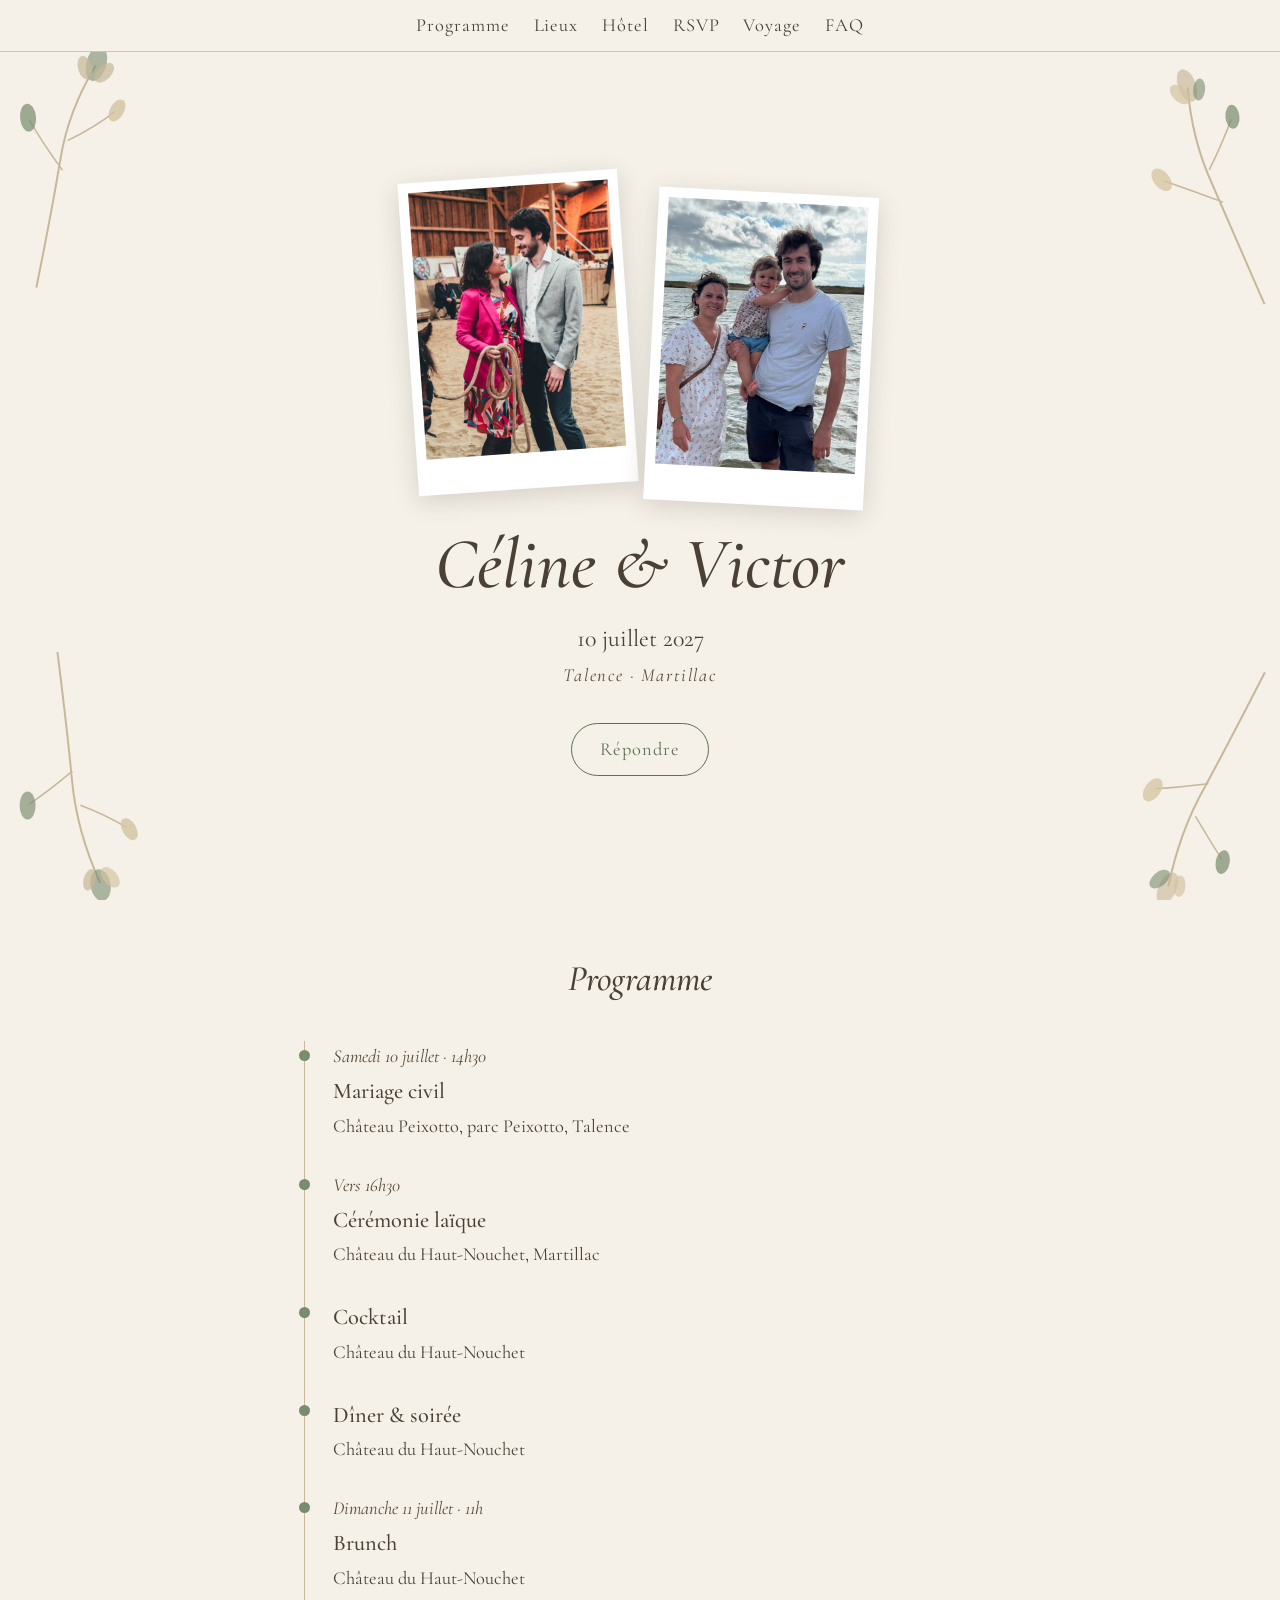
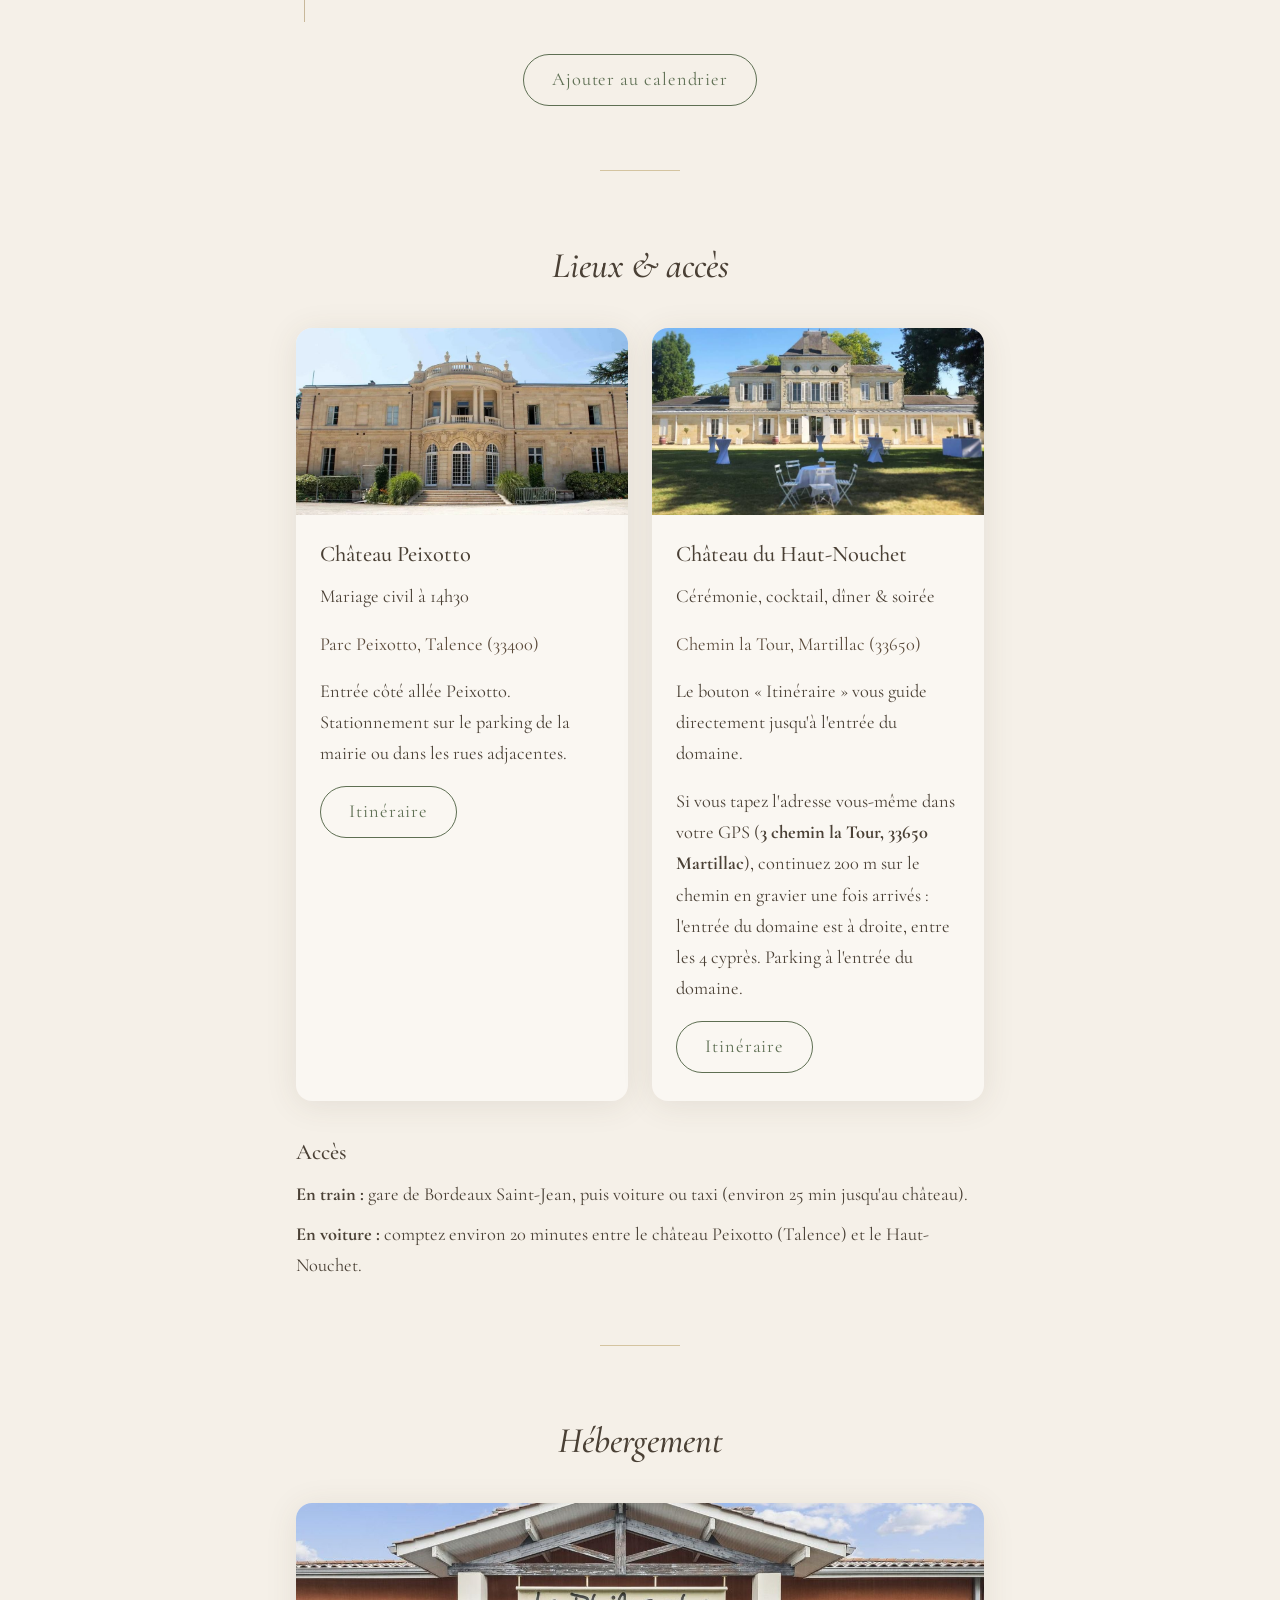
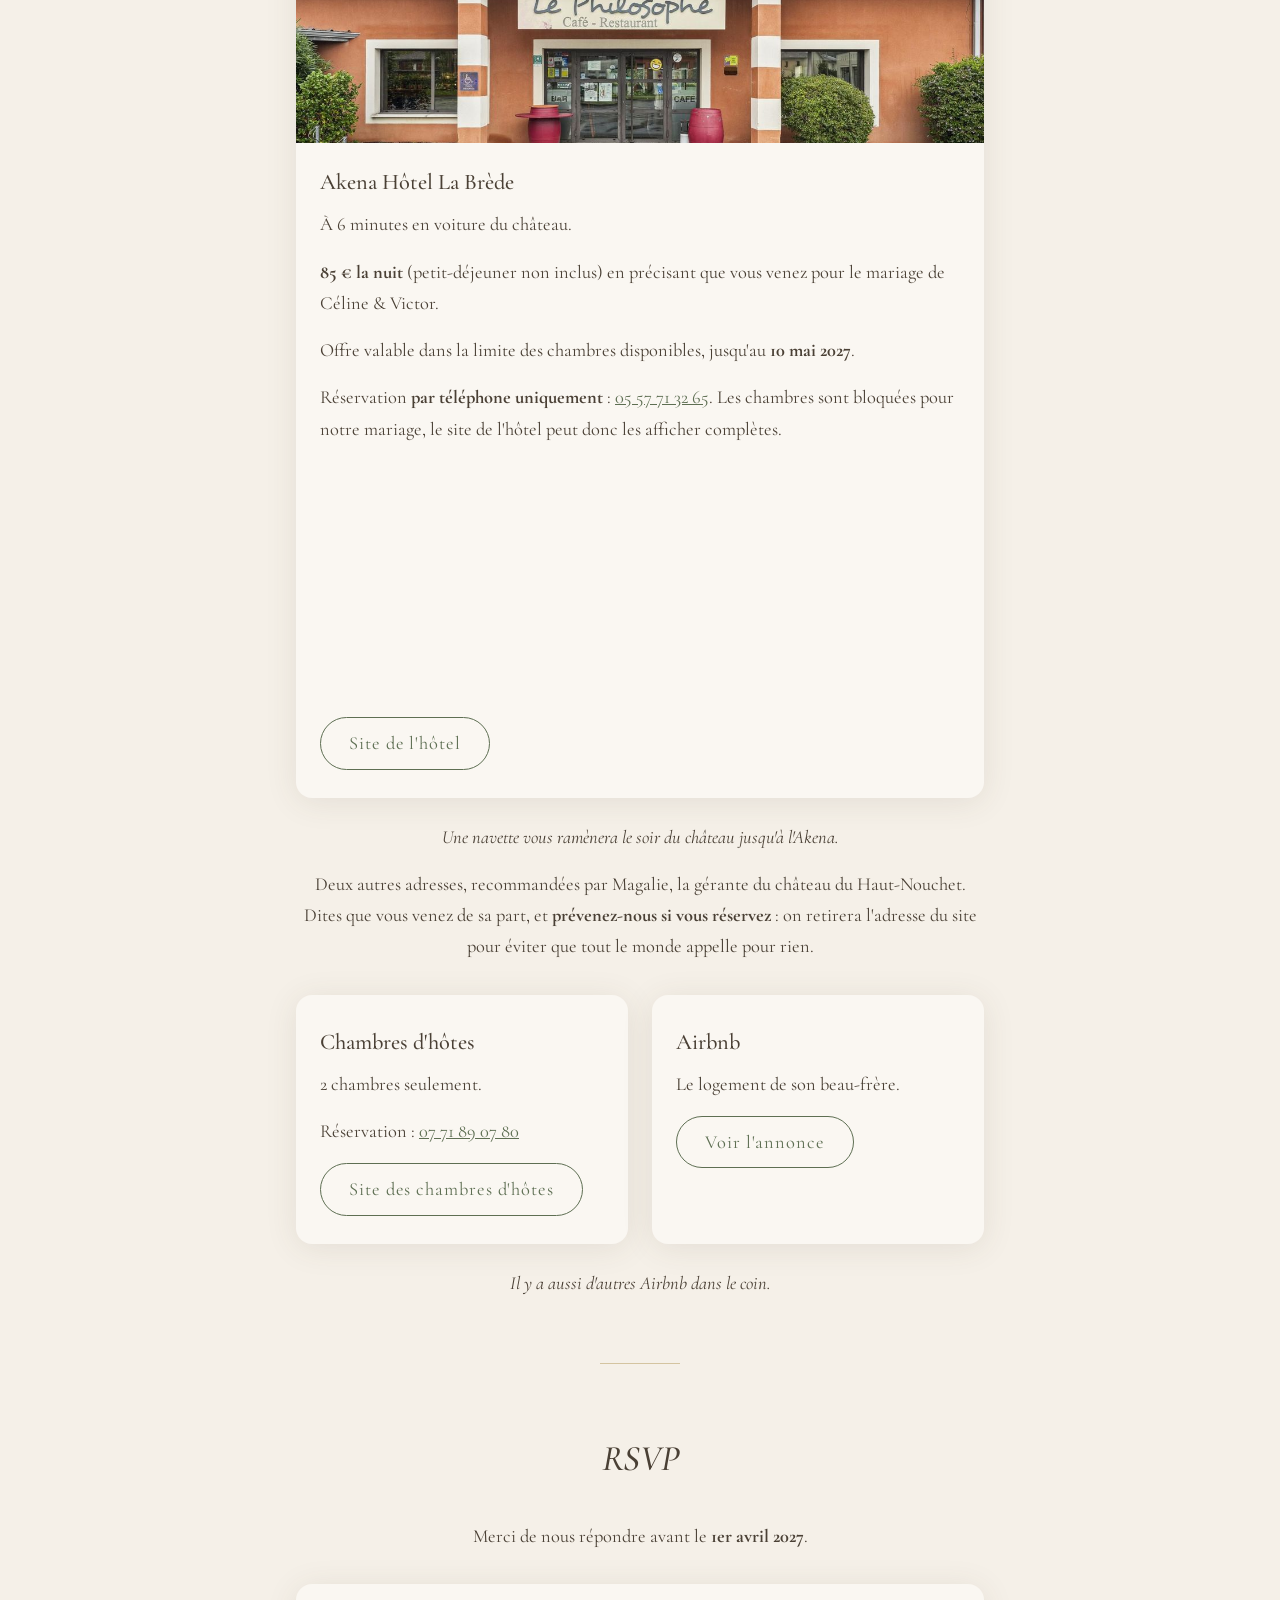
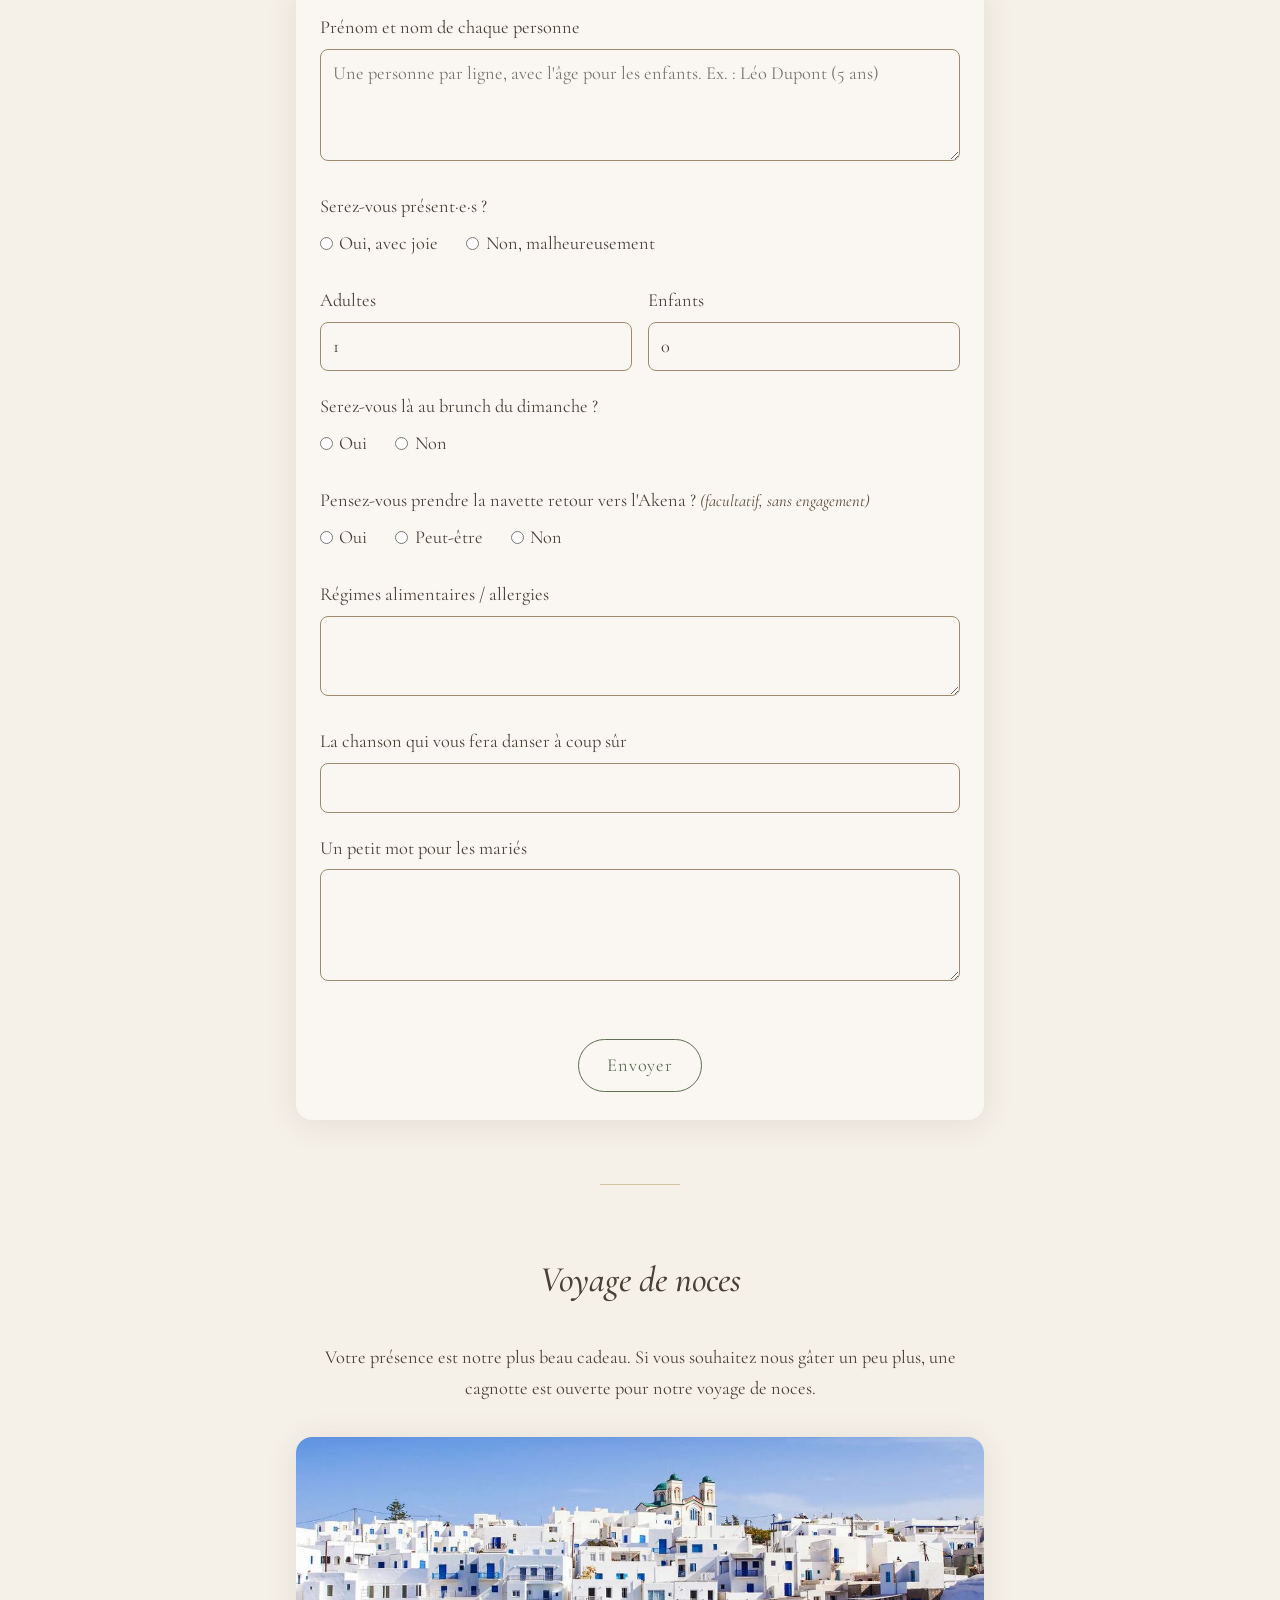
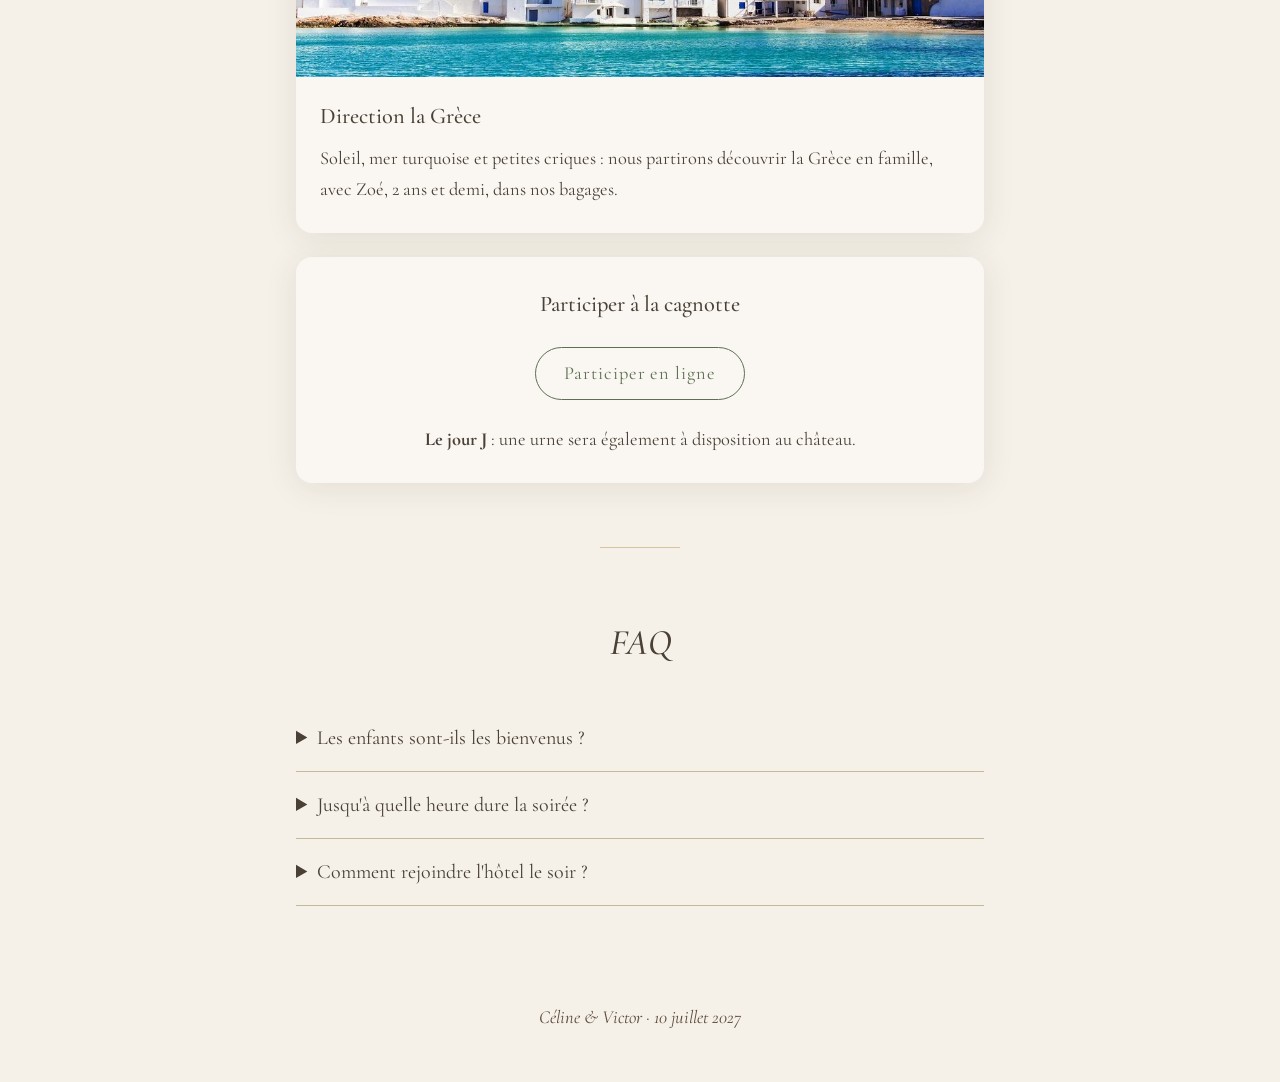
==== commit 984efde0: "content: clarify Haut-Nouchet access (GPS pin vs typed address) Co-Authored-By: Claude Opus 5.5 <nor" ====
--- a/index.html
+++ b/index.html
@@ -135,7 +135,8 @@
           <h3>Château du Haut-Nouchet</h3>
           <p>Cérémonie, cocktail, dîner &amp; soirée</p>
           <p class="address">Chemin la Tour, Martillac (33650)</p>
-          <p>Indiquez au GPS <strong>3 chemin la Tour, 33650 Martillac</strong>, puis continuez 200 m : prenez le chemin à droite pour entrer sur la propriété. Parking à l'entrée du domaine.</p>
+          <p>Le bouton « Itinéraire » vous guide directement jusqu'à l'entrée du domaine.</p>
+          <p>Si vous tapez l'adresse vous-même dans votre GPS (<strong>3 chemin la Tour, 33650 Martillac</strong>), continuez 200 m sur le chemin en gravier une fois arrivés : l'entrée du domaine est à droite, entre les 4 cyprès. Parking à l'entrée du domaine.</p>
           <a class="btn" target="_blank" rel="noopener" href="https://maps.app.goo.gl/7JC45b2VaF2ee1o2A">Itinéraire</a>
         </article>
       </div>
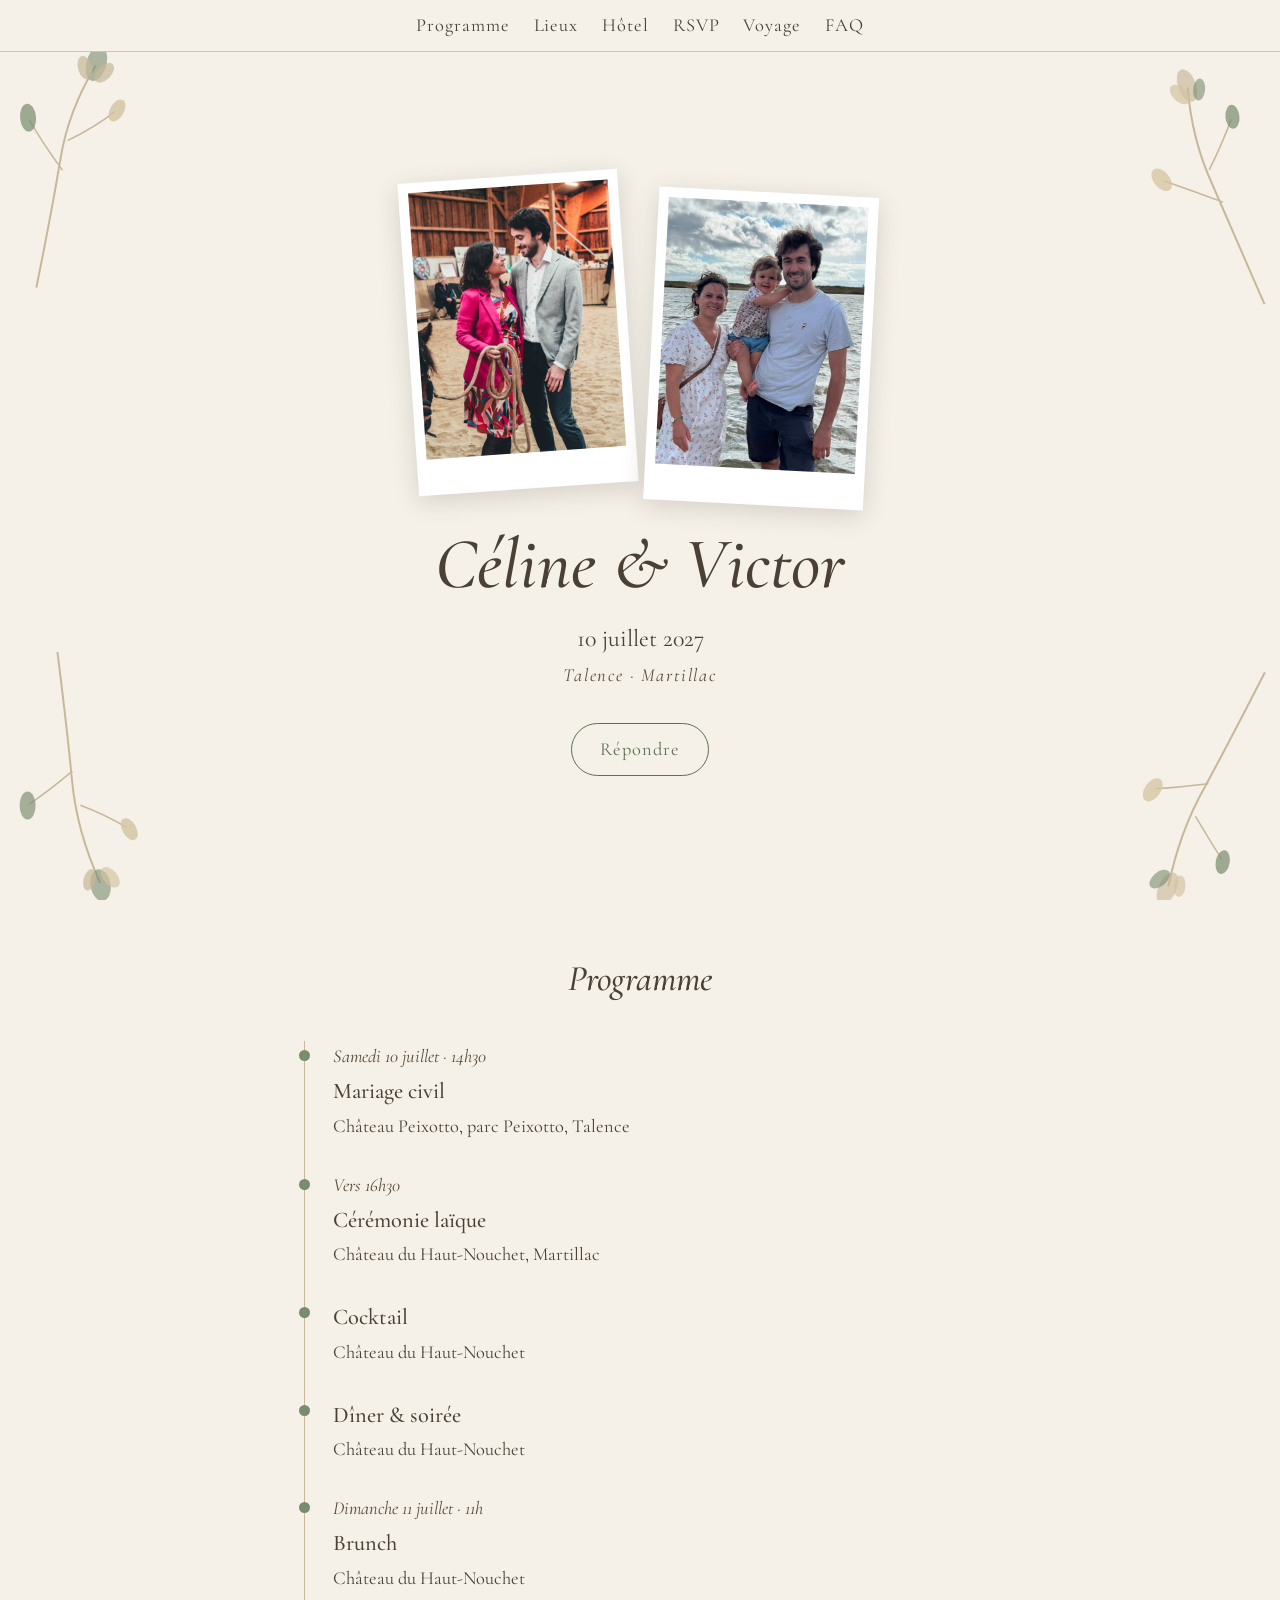
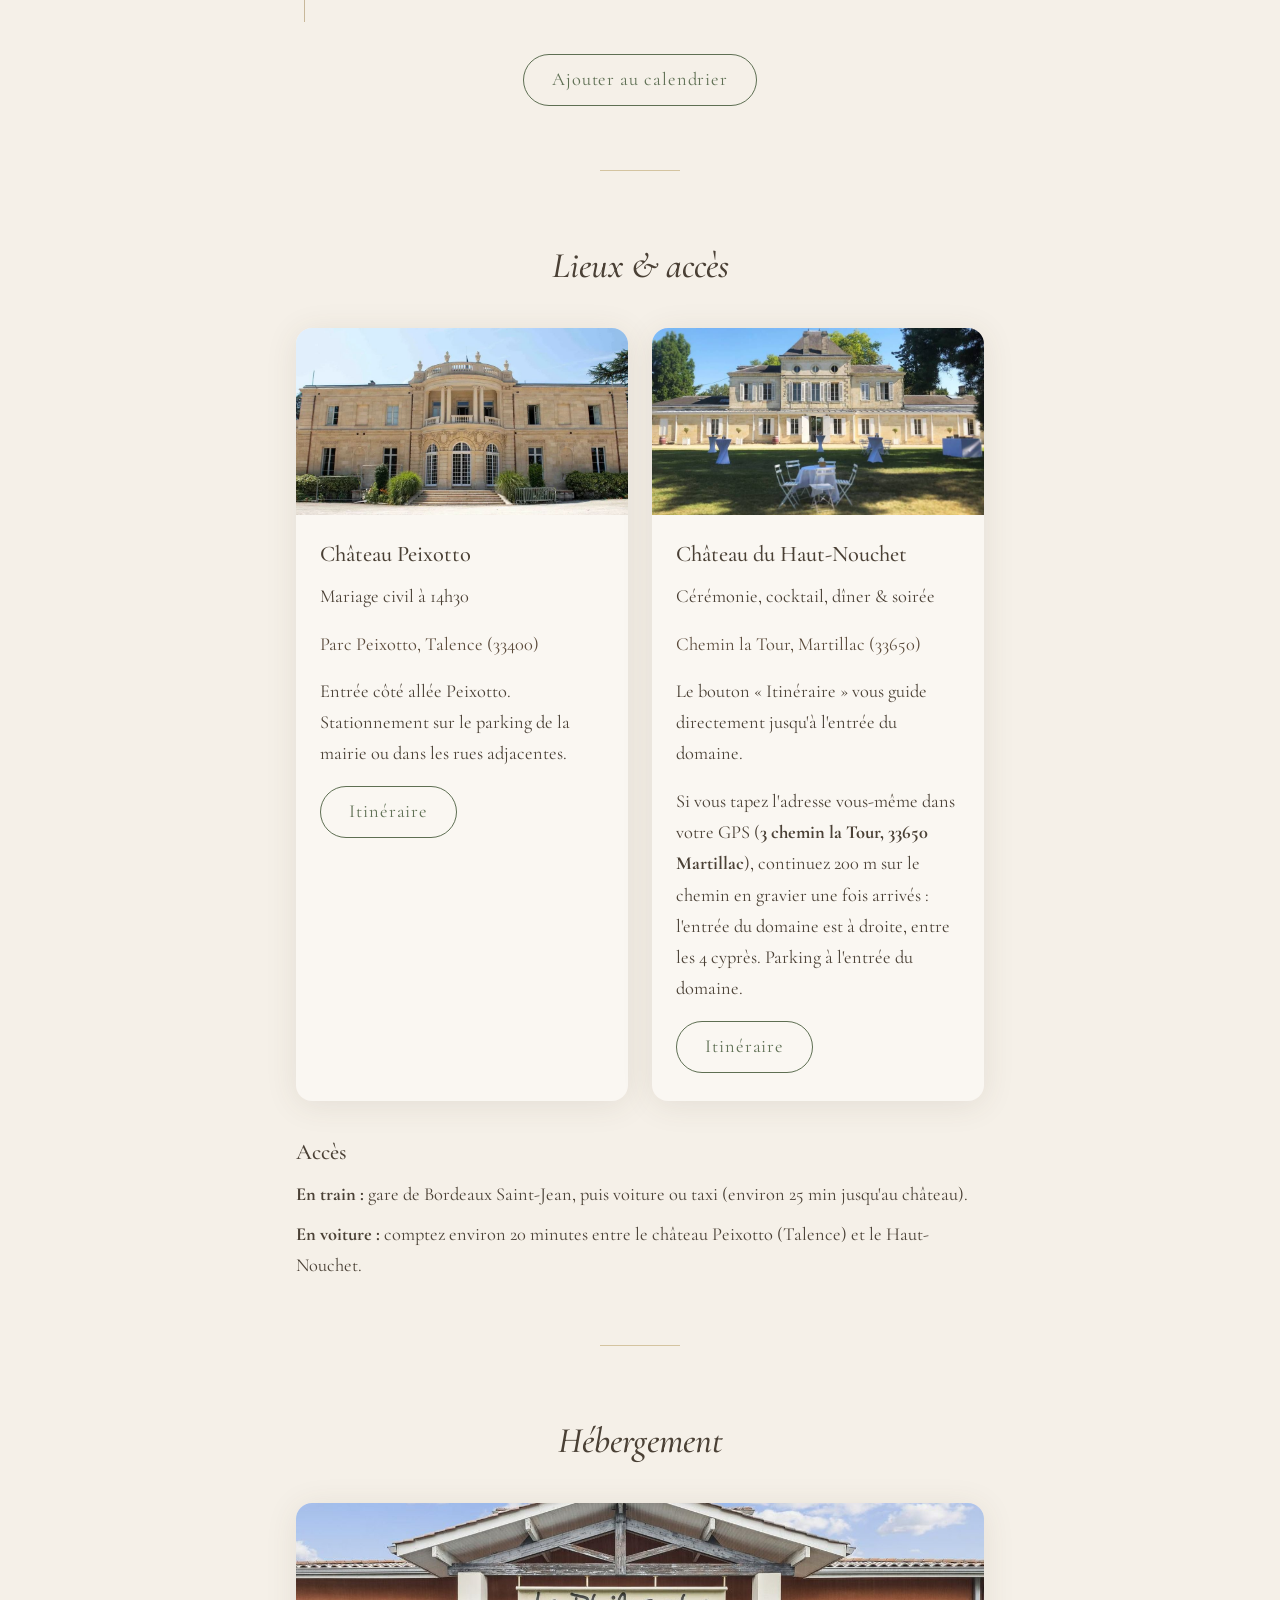
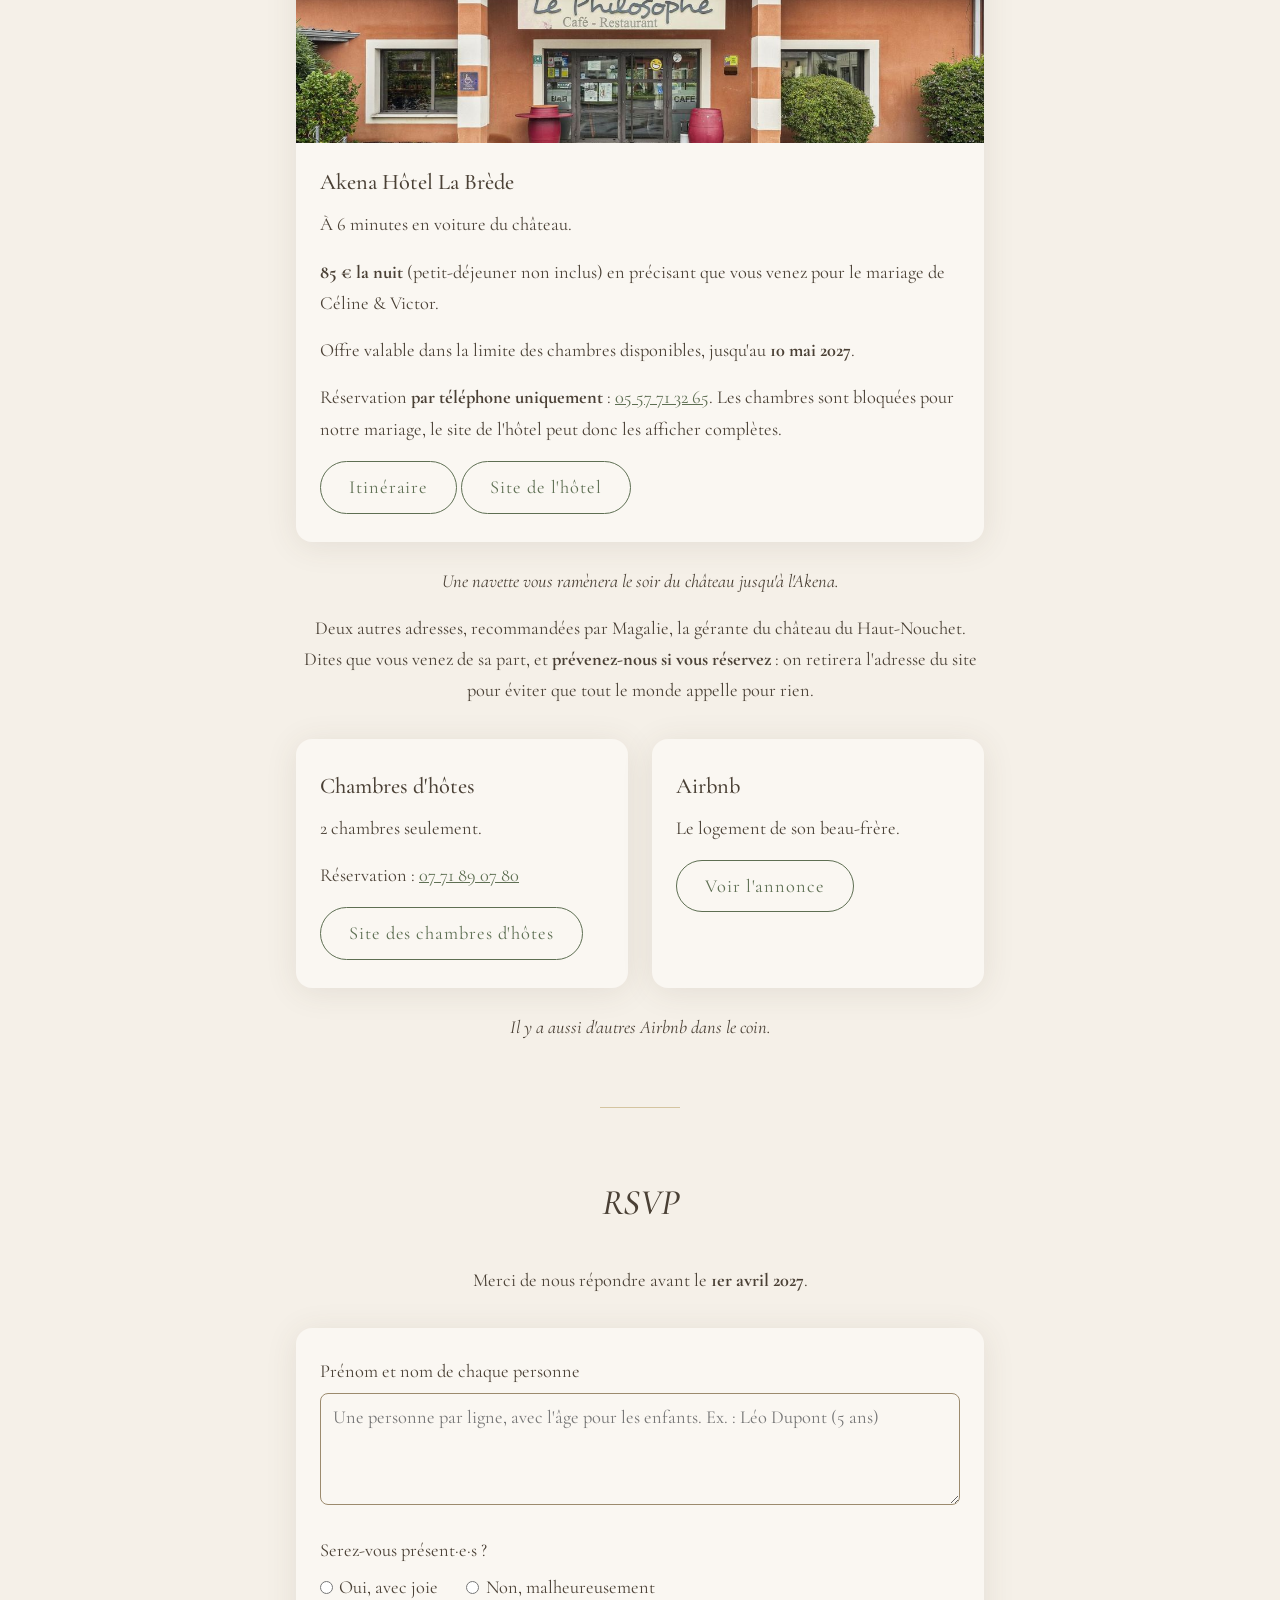
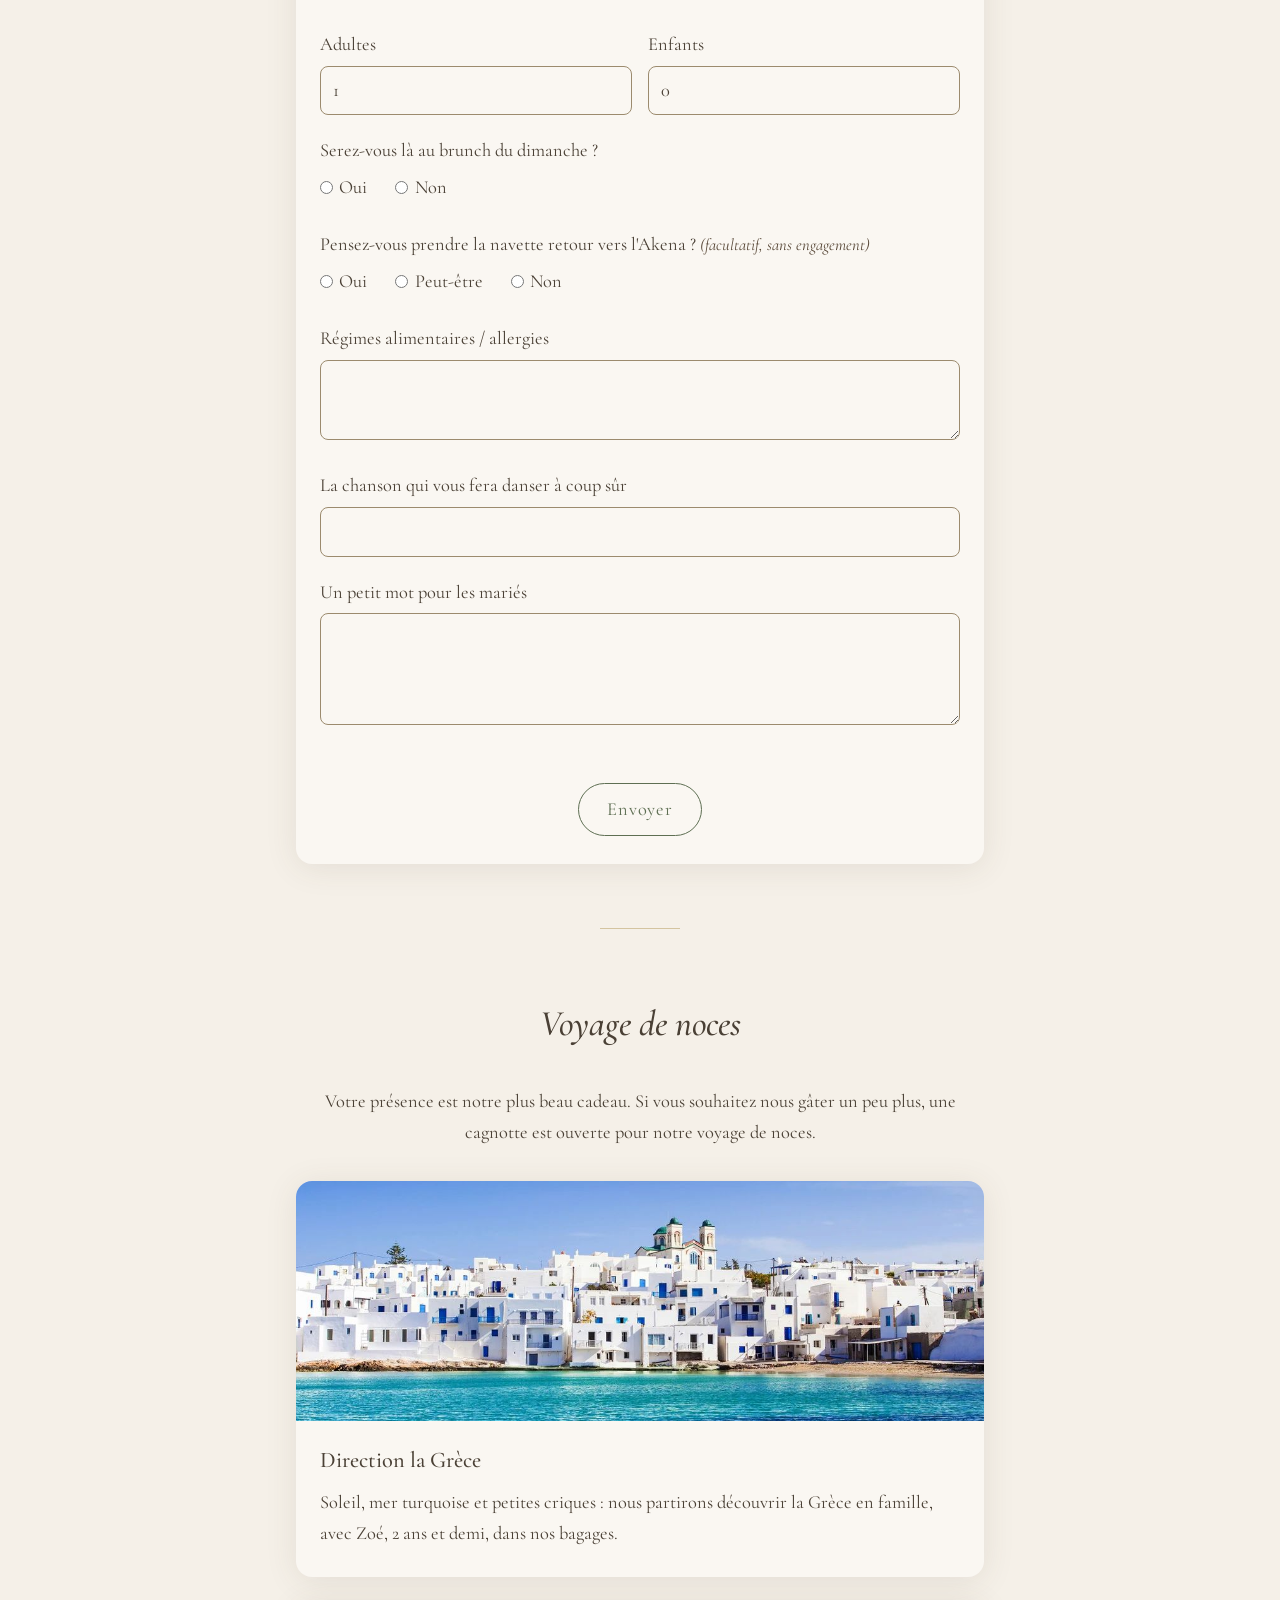
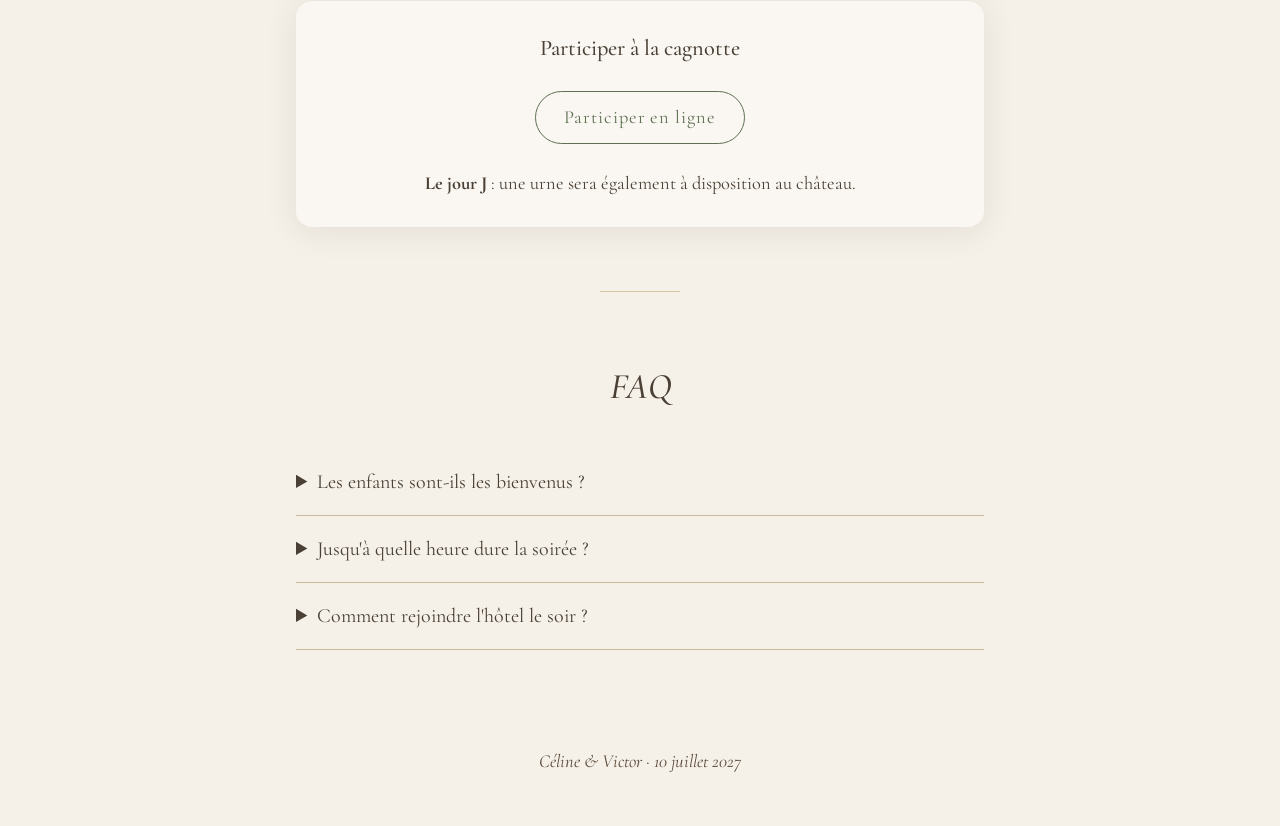
==== commit f8005faf: "content: Akena directions button instead of embedded map Co-Authored-By: Claude Opus 5.5 <noreply@an" ====
--- a/index.html
+++ b/index.html
@@ -158,7 +158,7 @@
         <p><strong>85 € la nuit</strong> (petit-déjeuner non inclus) en précisant que vous venez pour le mariage de Céline &amp; Victor.</p>
         <p>Offre valable dans la limite des chambres disponibles, jusqu'au <strong>10 mai 2027</strong>.</p>
         <p>Réservation <strong>par téléphone uniquement</strong> : <a href="tel:+33557713265">05 57 71 32 65</a>. Les chambres sont bloquées pour notre mariage, le site de l'hôtel peut donc les afficher complètes.</p>
-        <iframe class="map" src="https://www.google.com/maps?q=Relais%20Akena%20La%20Br%C3%A8de%20Hotel&amp;output=embed" title="Carte : Akena Hôtel La Brède" loading="lazy" referrerpolicy="no-referrer-when-downgrade"></iframe>
+        <a class="btn" target="_blank" rel="noopener" href="https://www.google.com/maps/search/?api=1&amp;query=Relais%20Akena%20La%20Br%C3%A8de%20Hotel">Itinéraire</a>
         <a class="btn" target="_blank" rel="noopener" href="https://akenahotels.com/hotel-bordeaux-la-brede/">Site de l'hôtel</a>
       </article>
       <!-- À COMPLÉTER : horaires de la navette -->
--- a/style.css
+++ b/style.css
@@ -302,15 +302,6 @@
   margin-top: 1rem;
 }
 
-.map {
-  display: block;
-  width: 100%;
-  height: 240px;
-  border: 0;
-  border-radius: 12px;
-  margin-top: 1rem;
-}
-
 .address {
   color: var(--text-soft);
 }
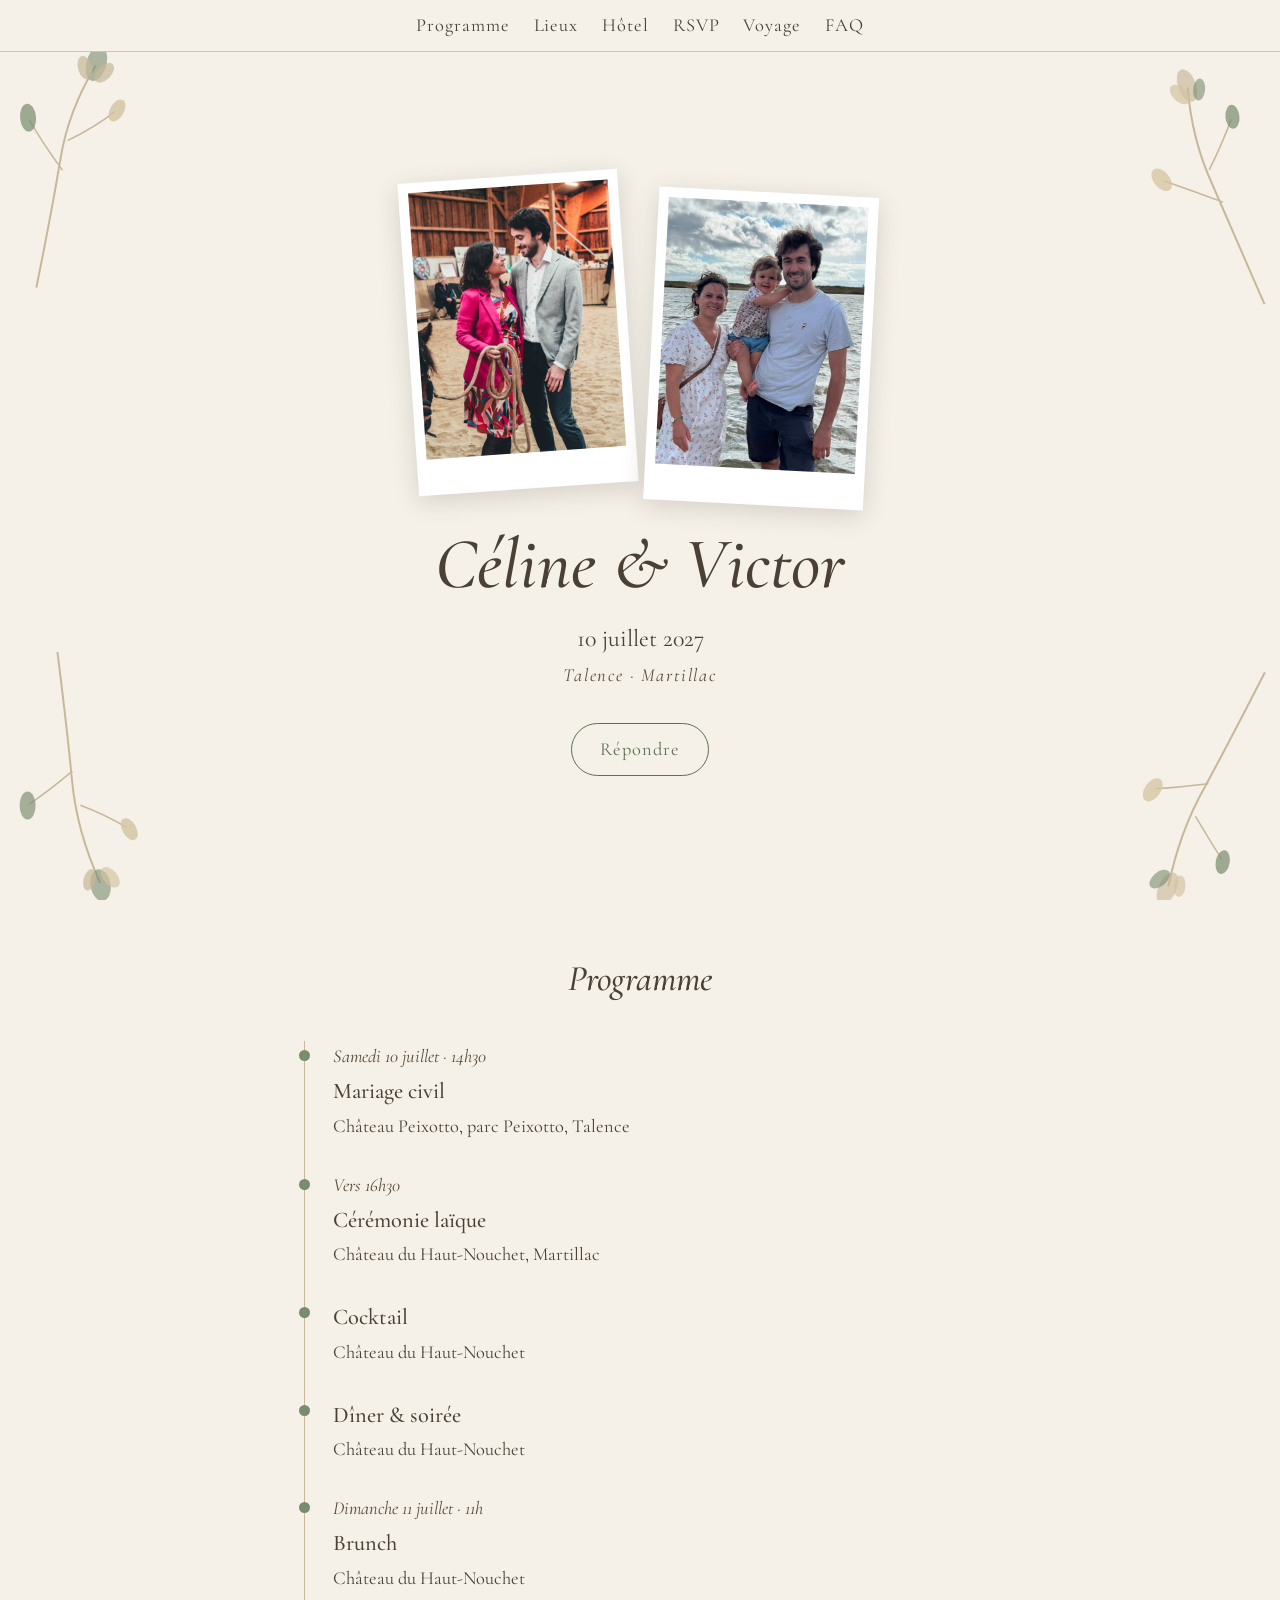
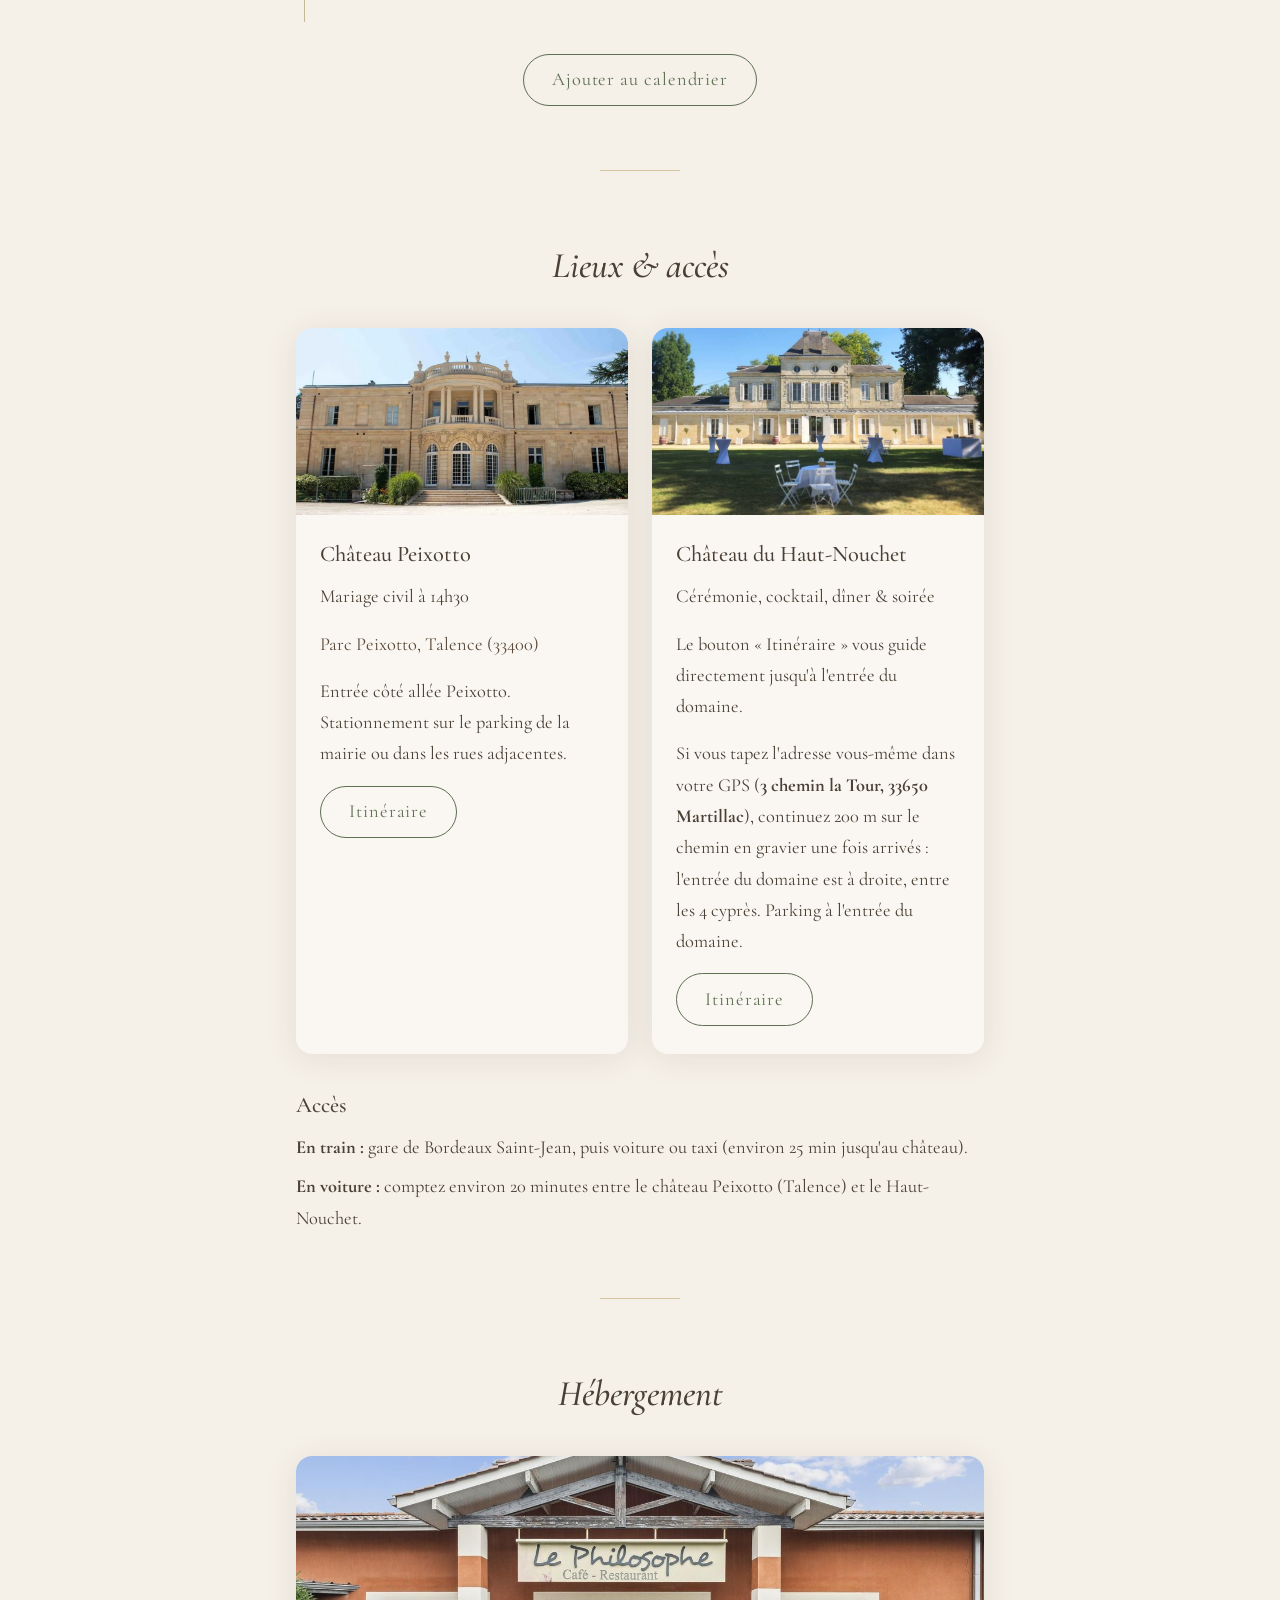
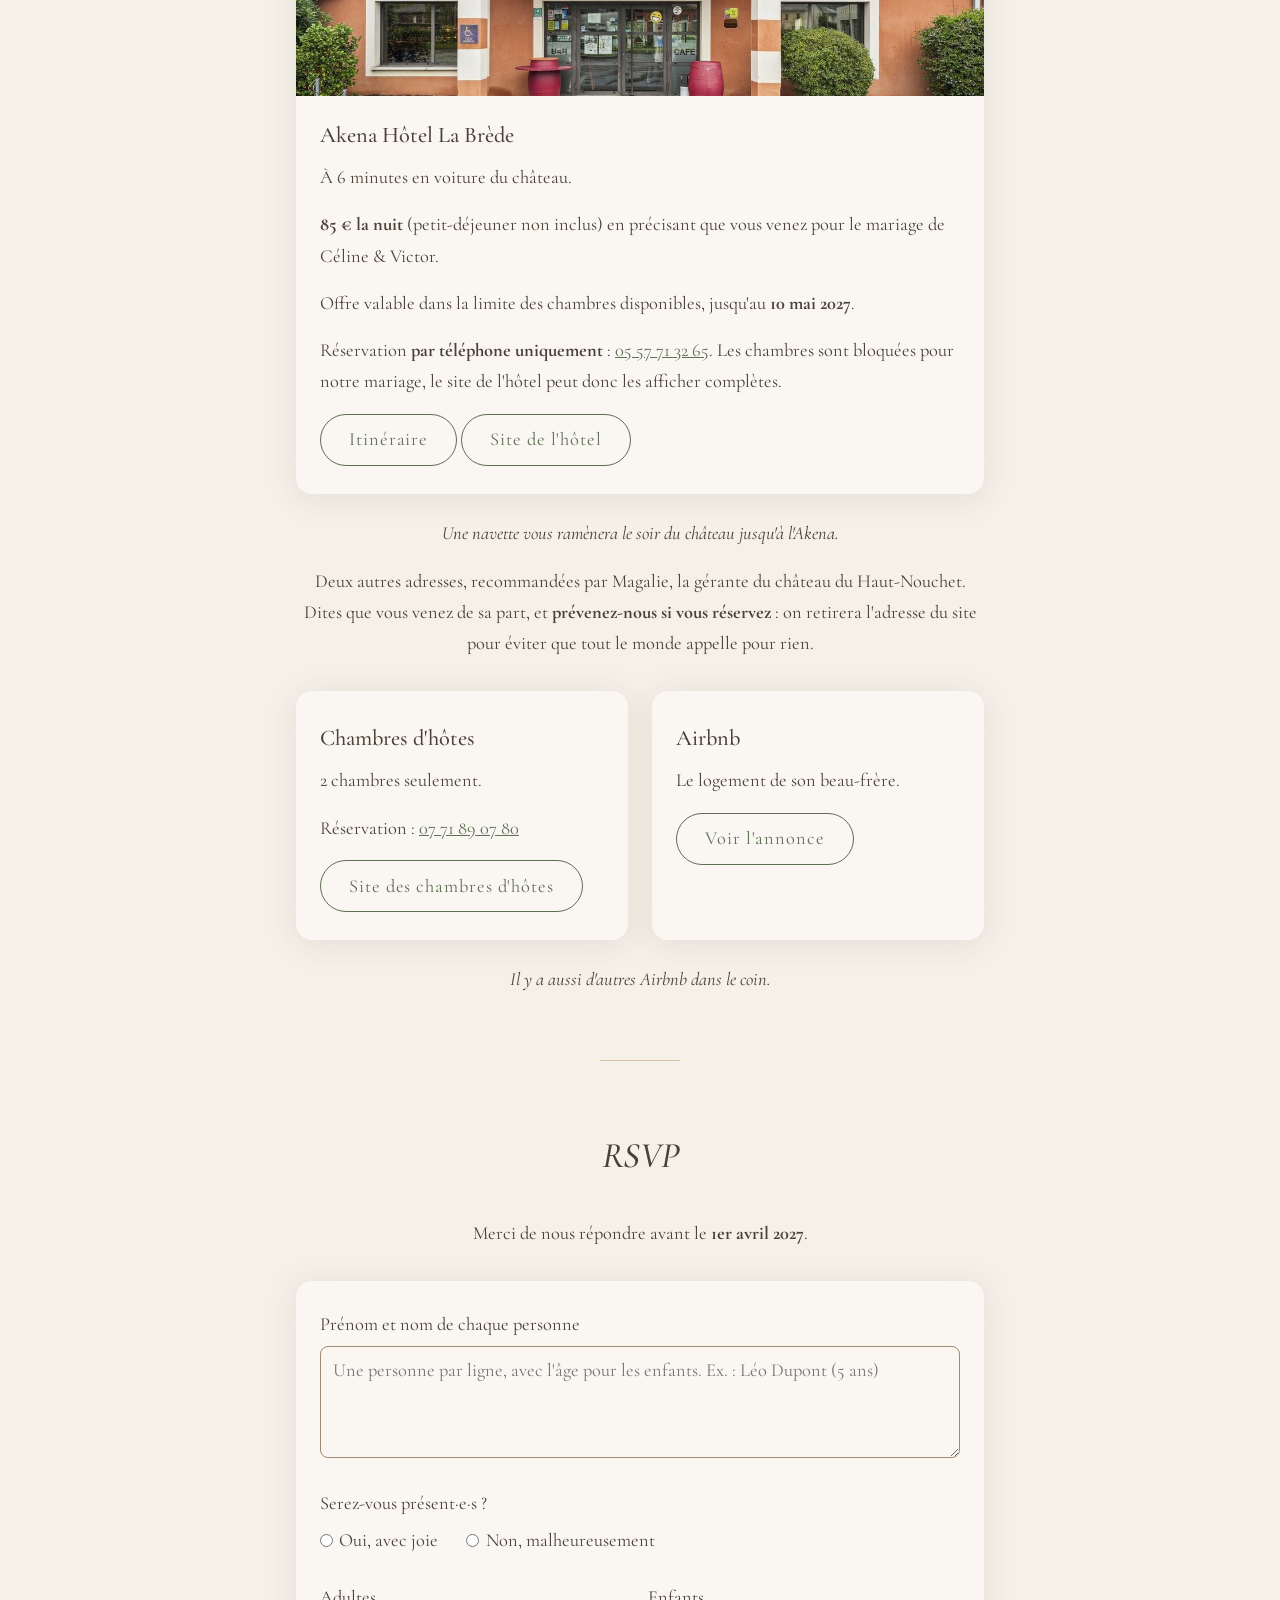
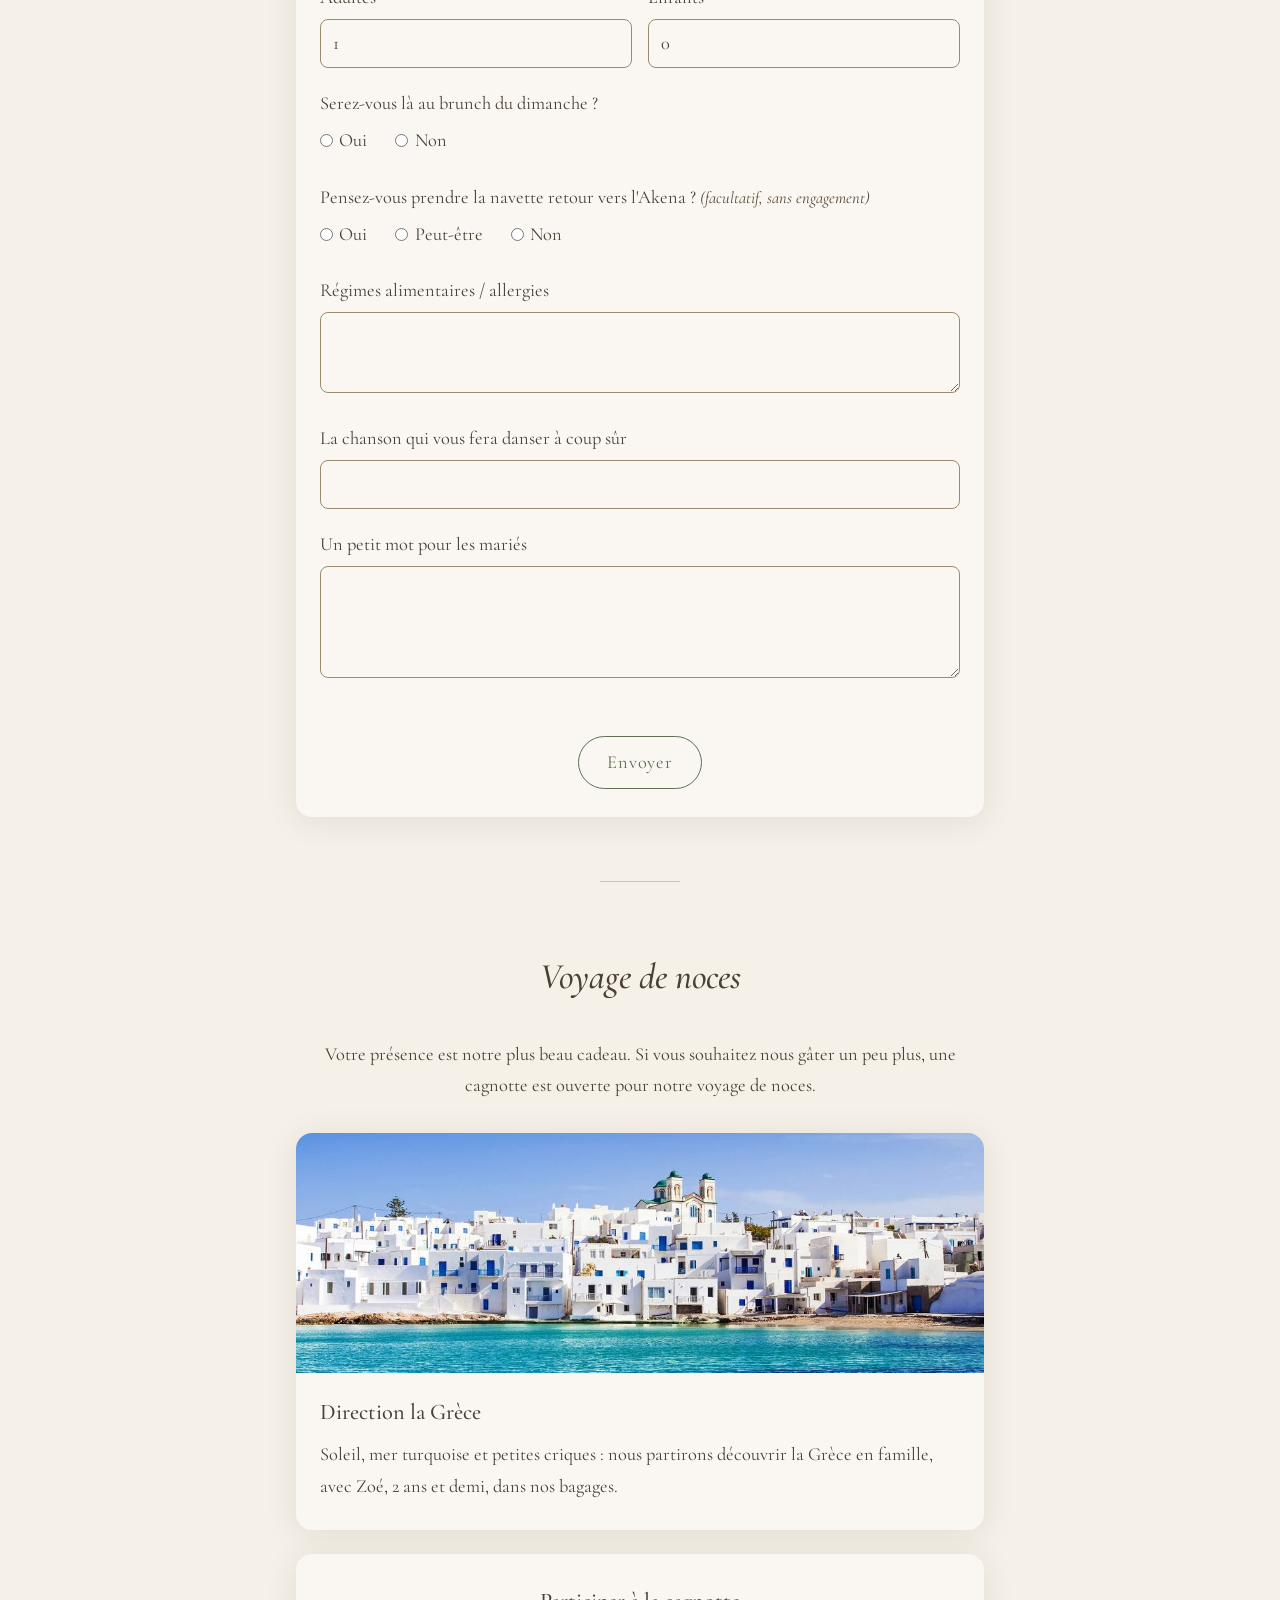
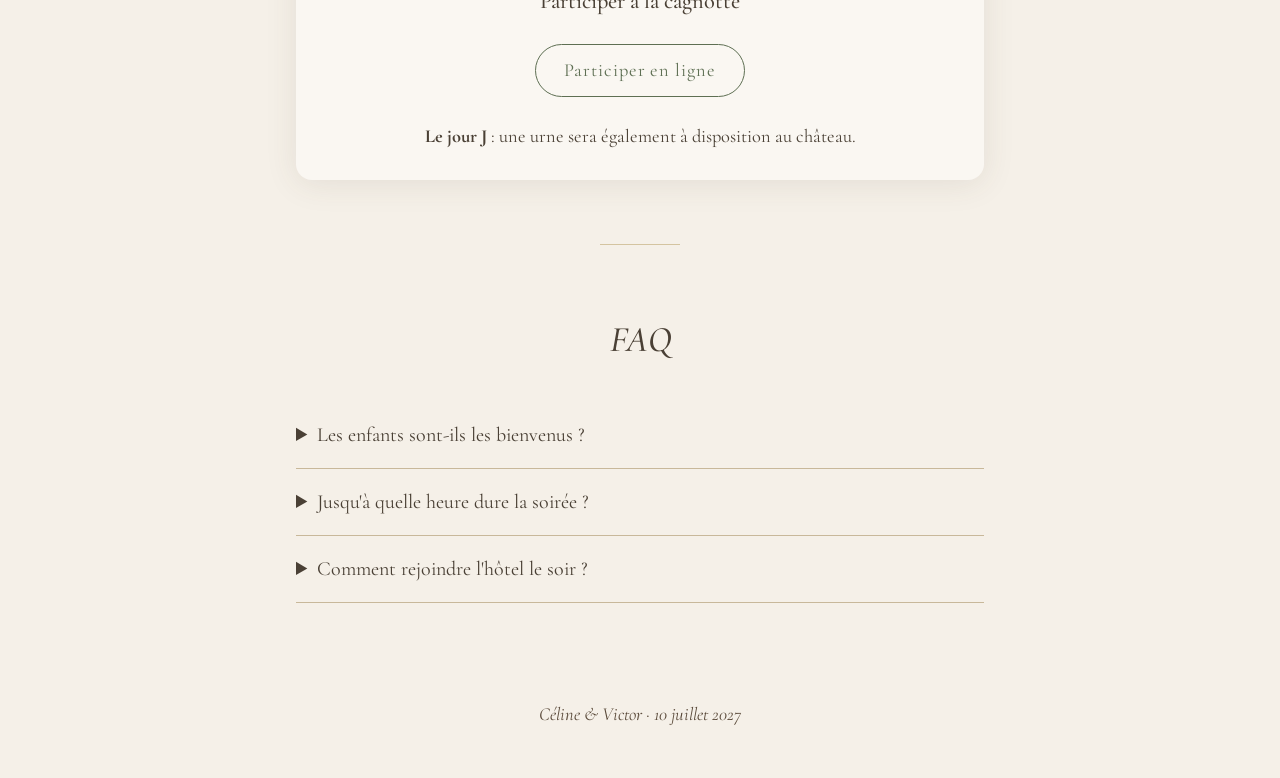
==== commit d49c370a: "content: drop redundant Haut-Nouchet address line Co-Authored-By: Claude Opus 5.5 <noreply@anthropic" ====
--- a/index.html
+++ b/index.html
@@ -134,7 +134,6 @@
           <img class="card-img" src="photos/haut-nouchet.jpg" width="960" height="640" alt="Le château du Haut-Nouchet et son parc" loading="lazy" />
           <h3>Château du Haut-Nouchet</h3>
           <p>Cérémonie, cocktail, dîner &amp; soirée</p>
-          <p class="address">Chemin la Tour, Martillac (33650)</p>
           <p>Le bouton « Itinéraire » vous guide directement jusqu'à l'entrée du domaine.</p>
           <p>Si vous tapez l'adresse vous-même dans votre GPS (<strong>3 chemin la Tour, 33650 Martillac</strong>), continuez 200 m sur le chemin en gravier une fois arrivés : l'entrée du domaine est à droite, entre les 4 cyprès. Parking à l'entrée du domaine.</p>
           <a class="btn" target="_blank" rel="noopener" href="https://maps.app.goo.gl/7JC45b2VaF2ee1o2A">Itinéraire</a>
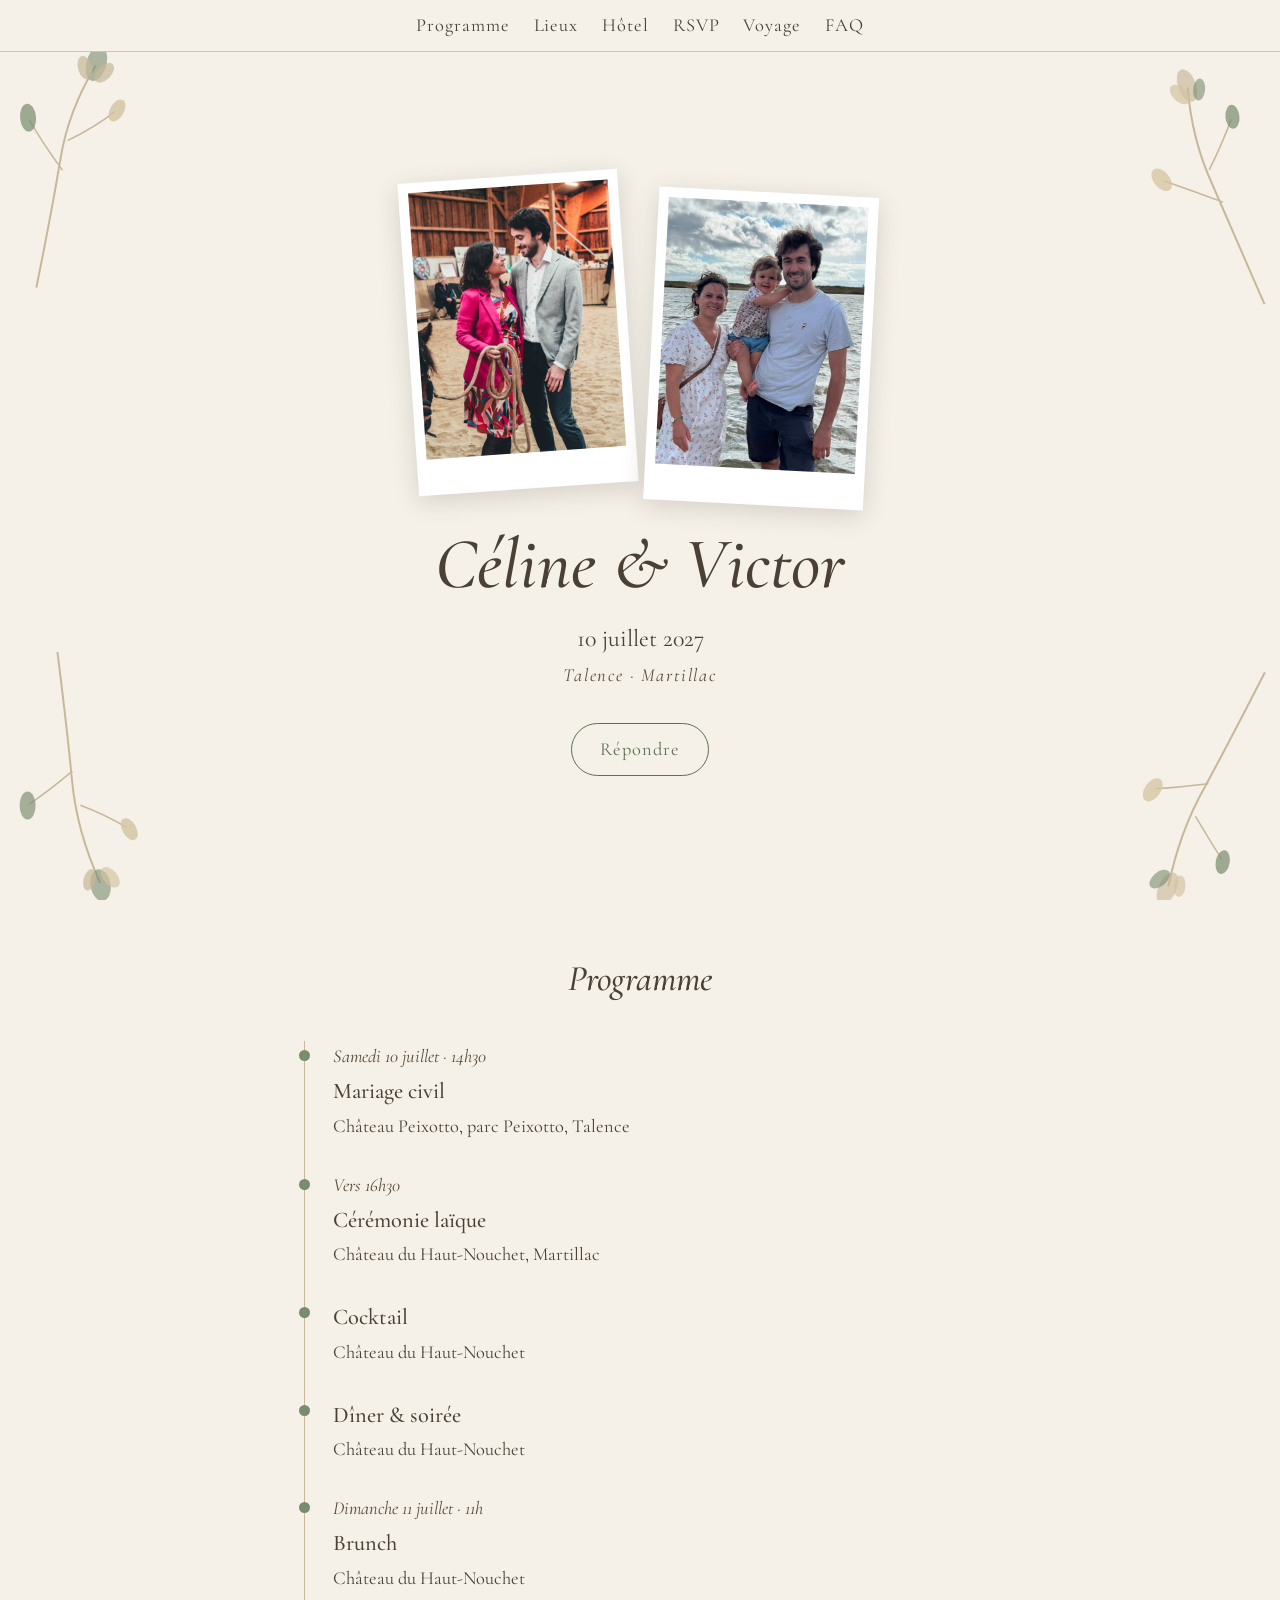
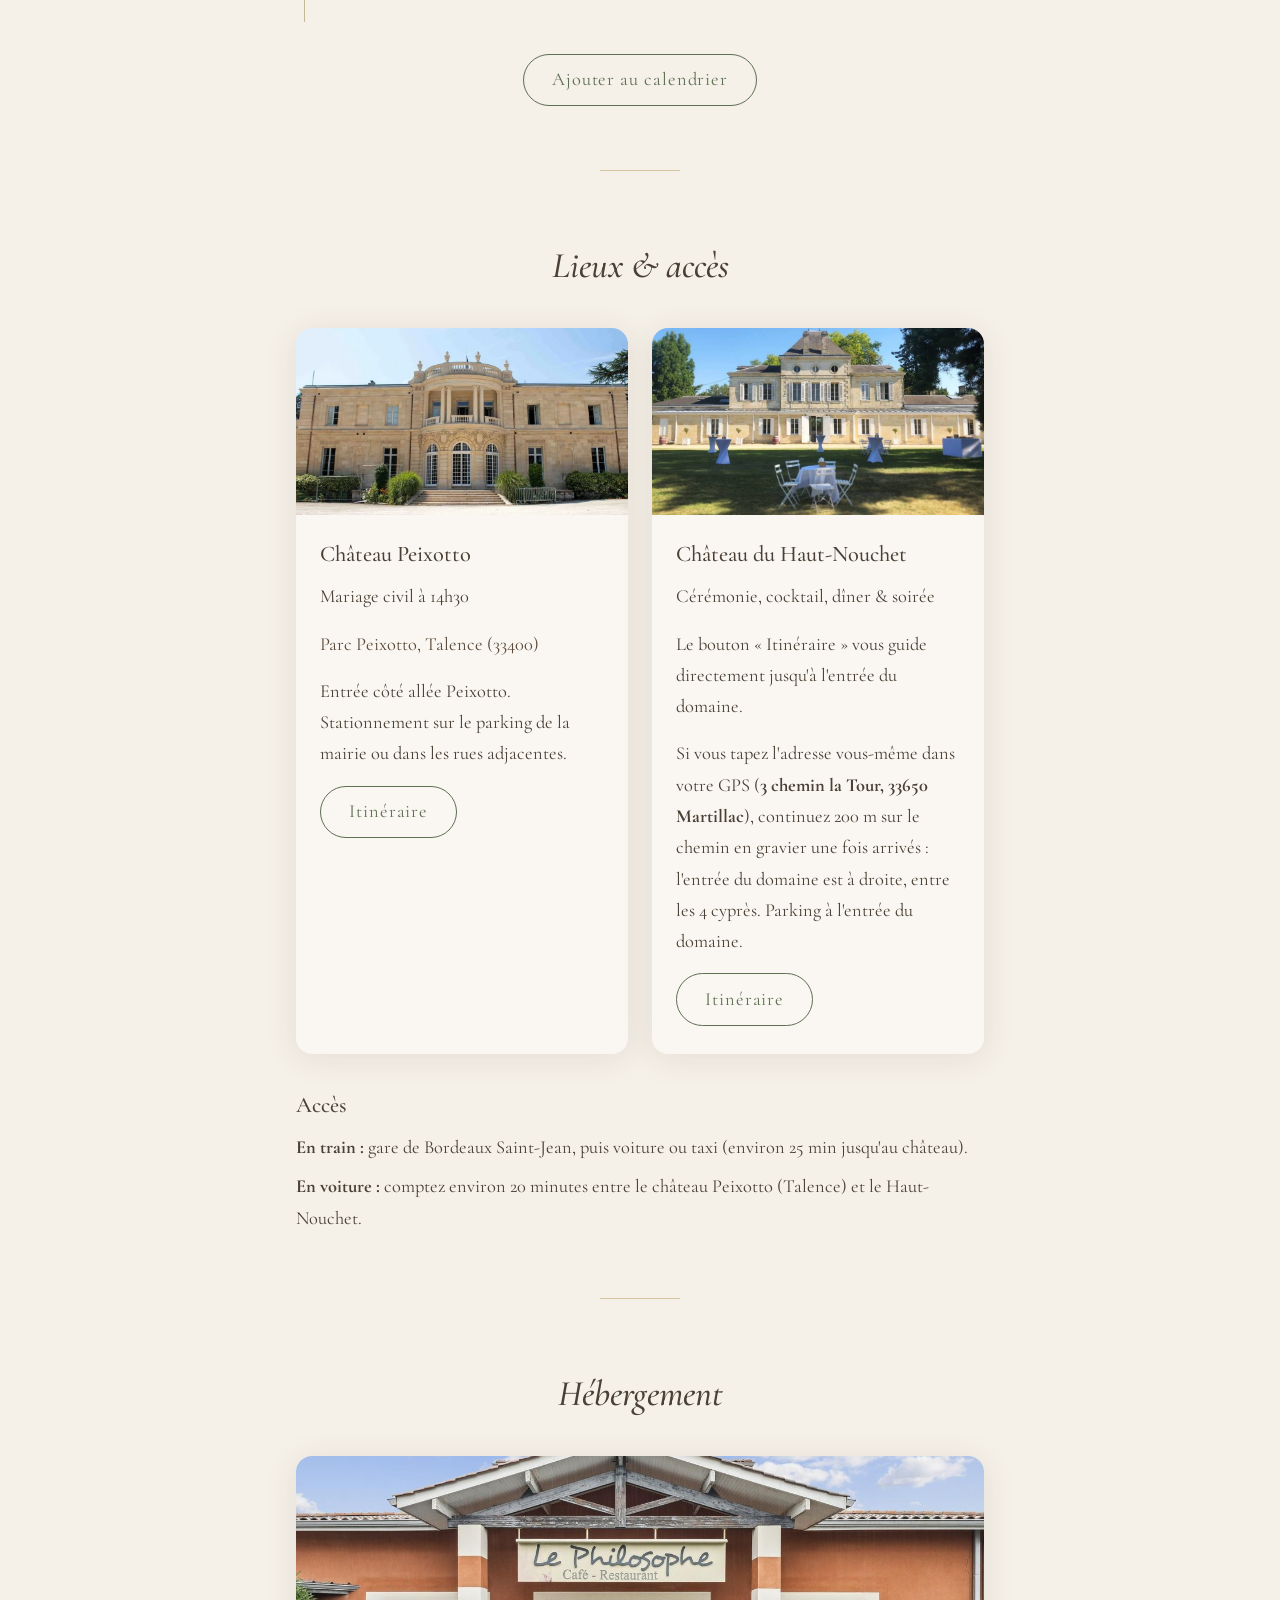
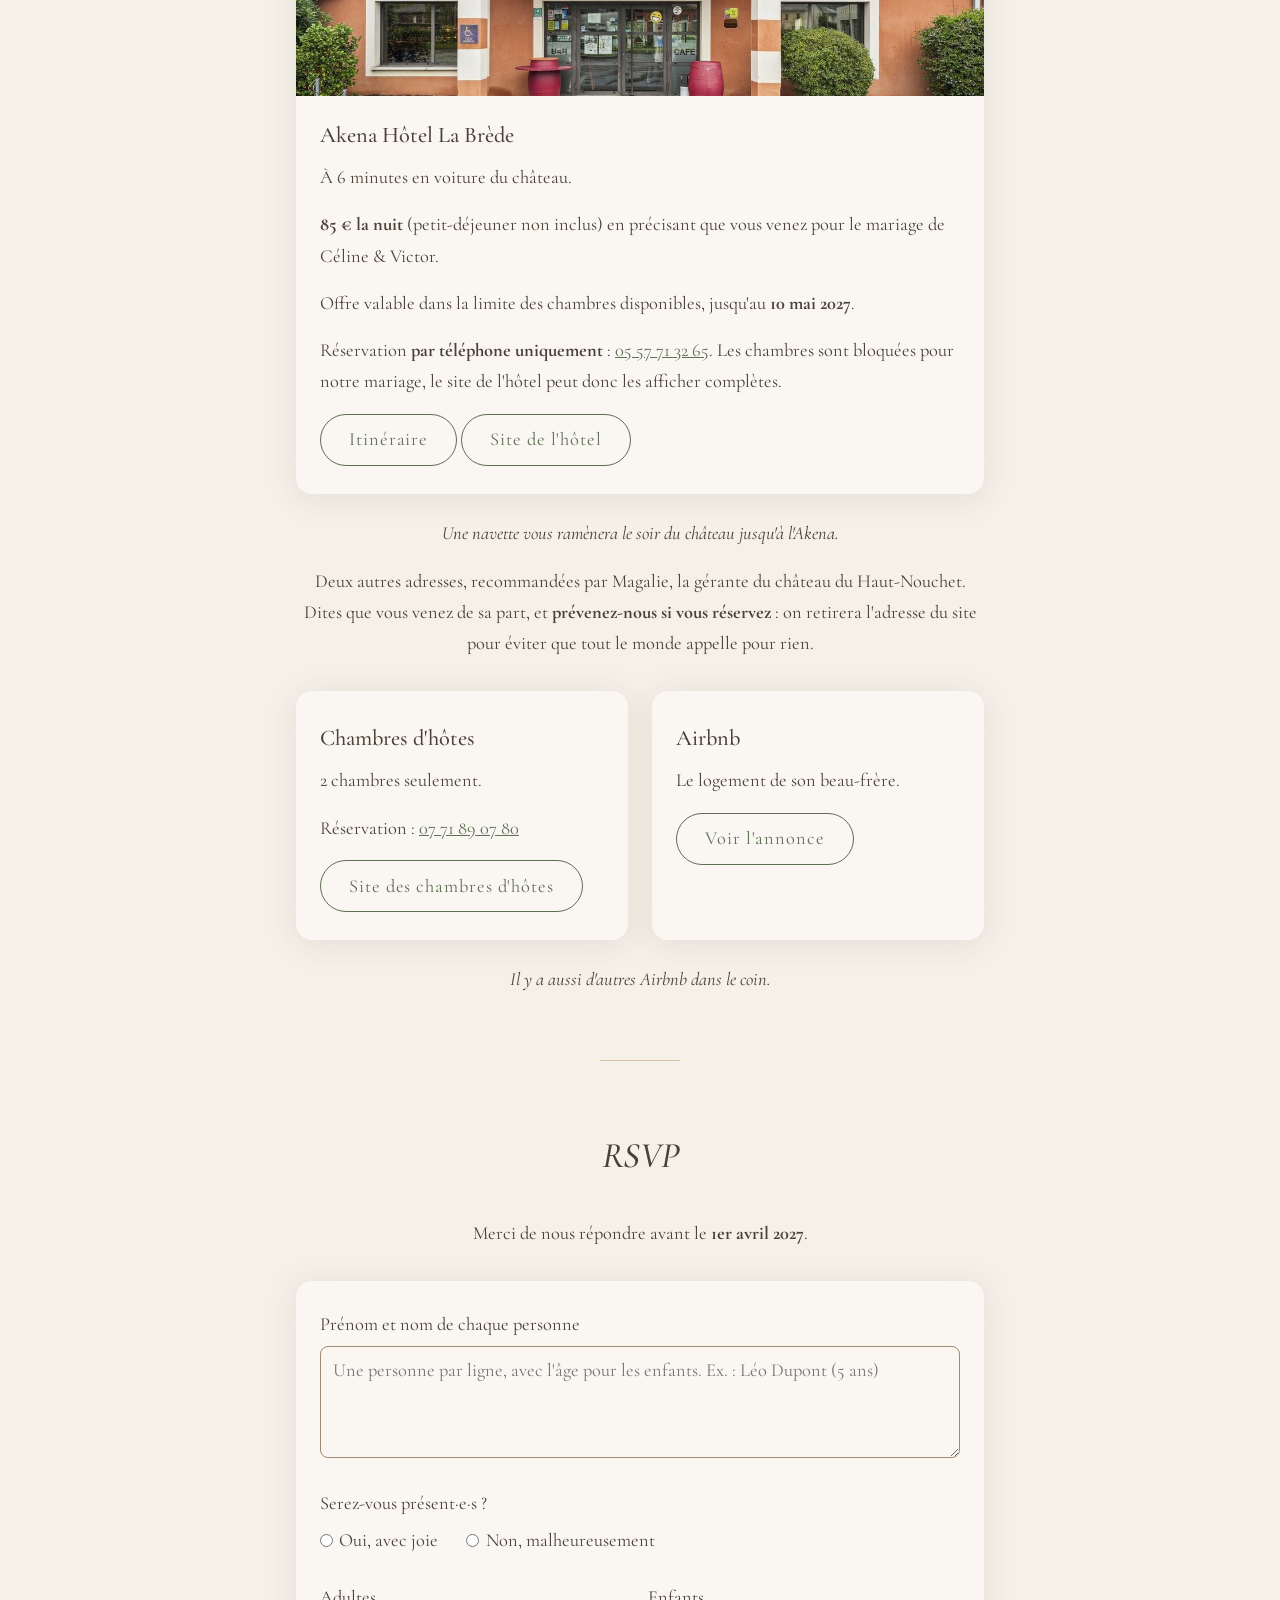
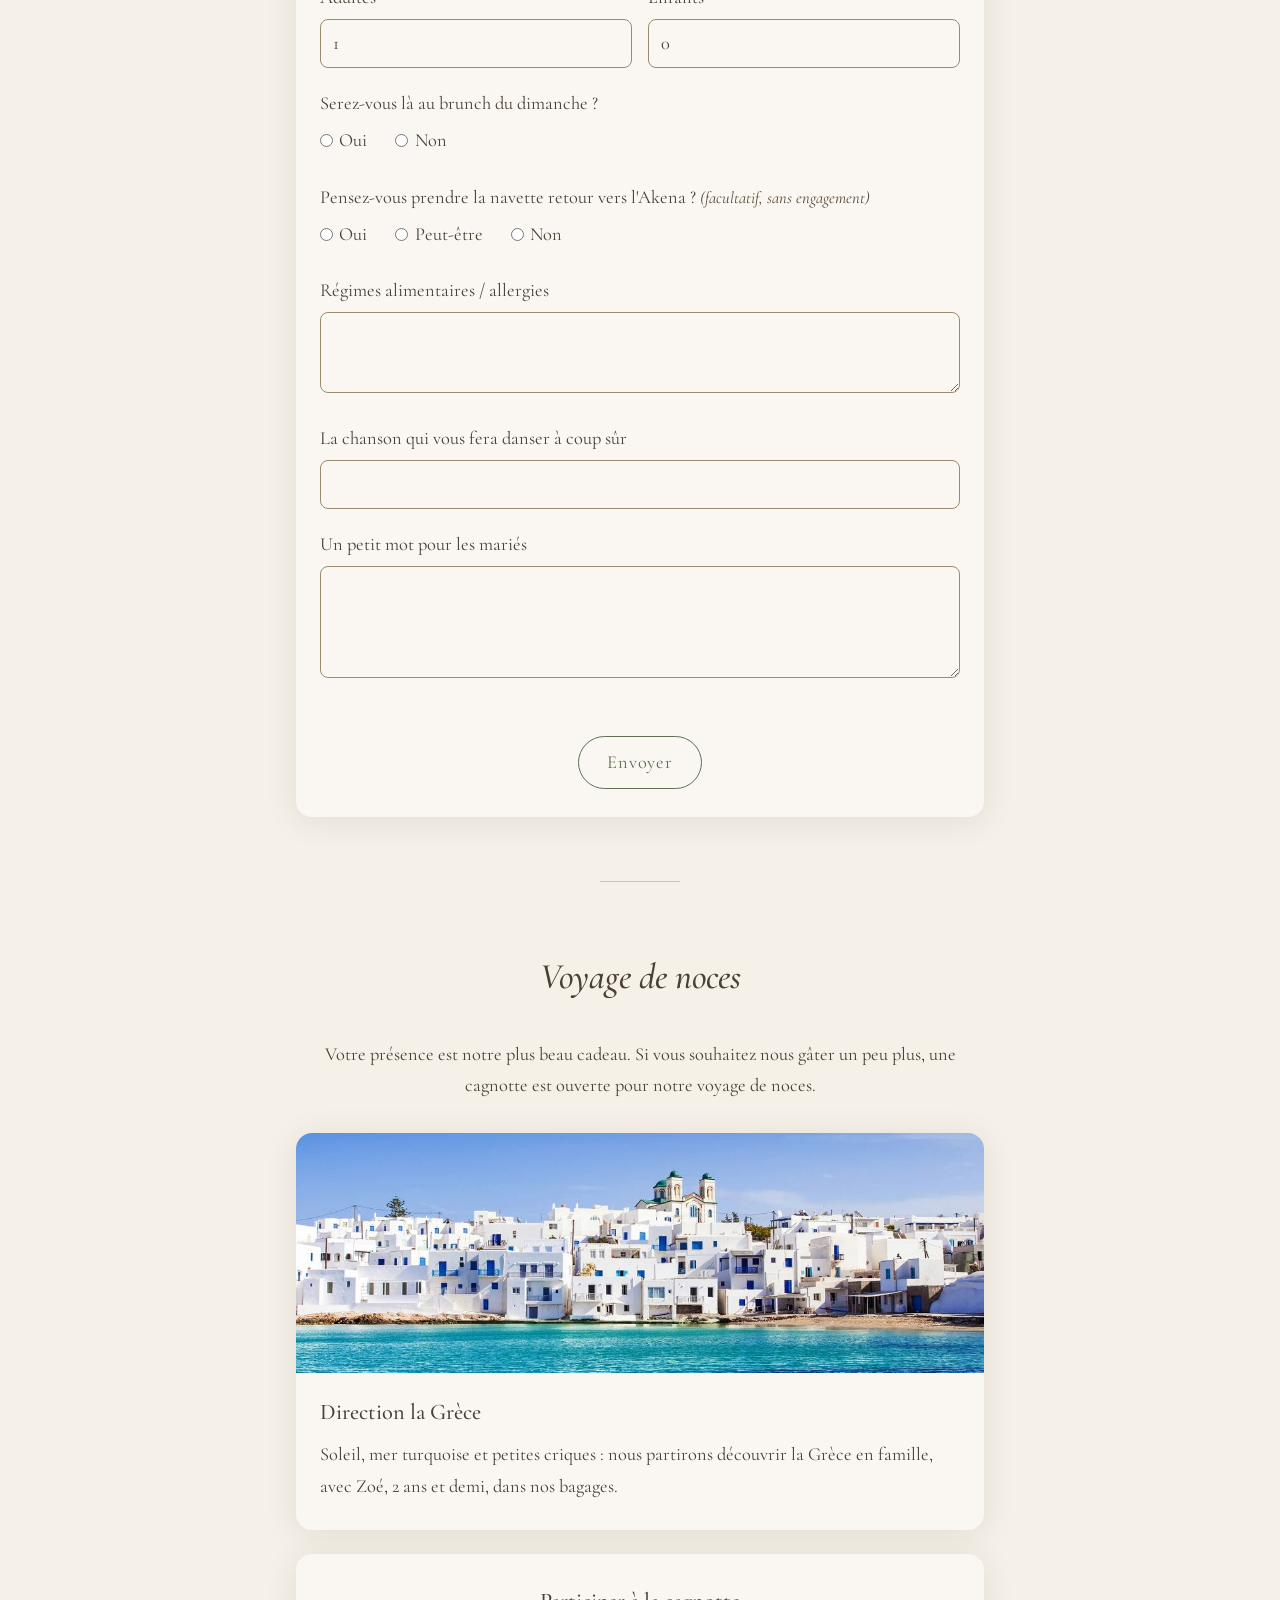
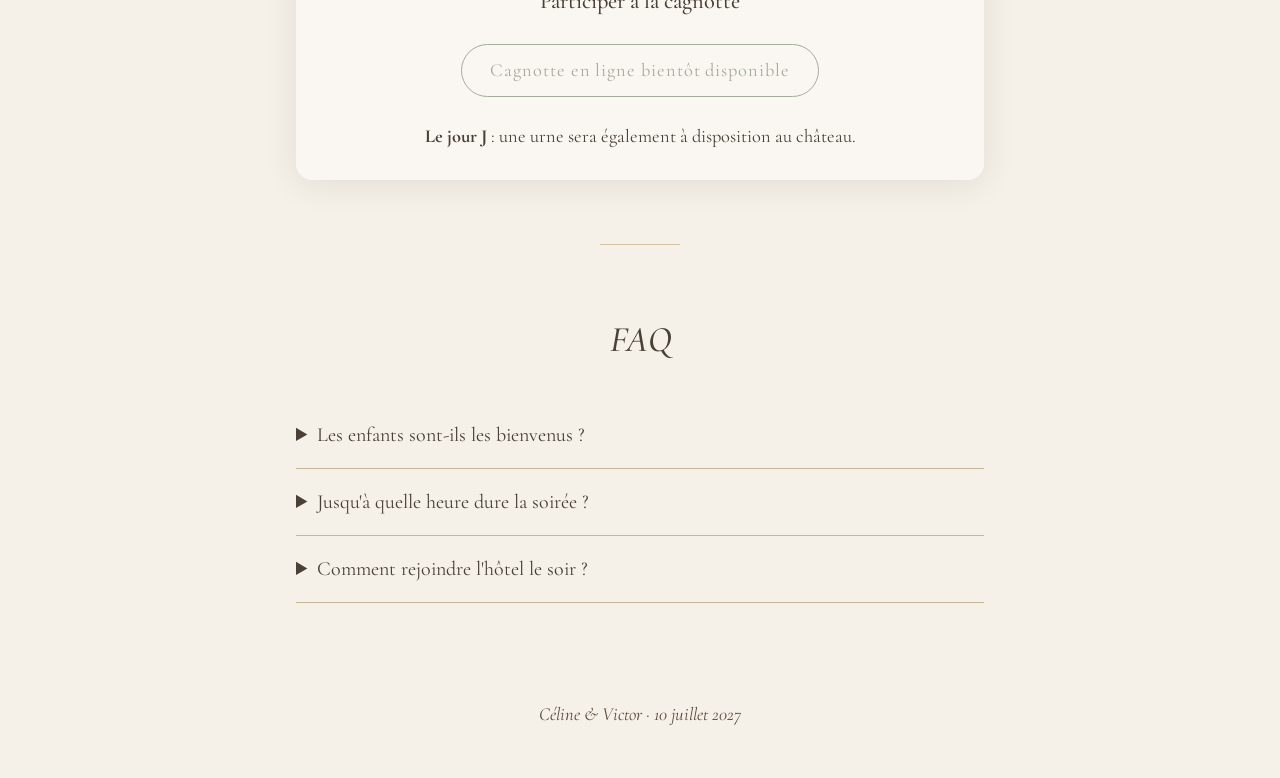
==== commit afc8e91c: "content: disable online cagnotte until validated Co-Authored-By: Claude Opus 5.5 <noreply@anthropic." ====
--- a/index.html
+++ b/index.html
@@ -255,7 +255,10 @@
       </article>
       <article class="card cagnotte">
         <h3>Participer à la cagnotte</h3>
+        <!-- TODO cagnotte : remettre quand validée
         <a class="btn" target="_blank" rel="noopener" href="https://www.millemercismariage.com/celine_victor/liste.html">Participer en ligne</a>
+        -->
+        <span class="btn btn-disabled" aria-disabled="true">Cagnotte en ligne bientôt disponible</span>
         <p><strong>Le jour J</strong> : une urne sera également à disposition au château.</p>
       </article>
     </section>
--- a/style.css
+++ b/style.css
@@ -440,6 +440,12 @@
   text-align: center;
 }
 
+.btn-disabled {
+  opacity: 0.55;
+  cursor: not-allowed;
+  pointer-events: none;
+}
+
 .cagnotte .btn + p {
   margin-top: 1.5rem;
 }
